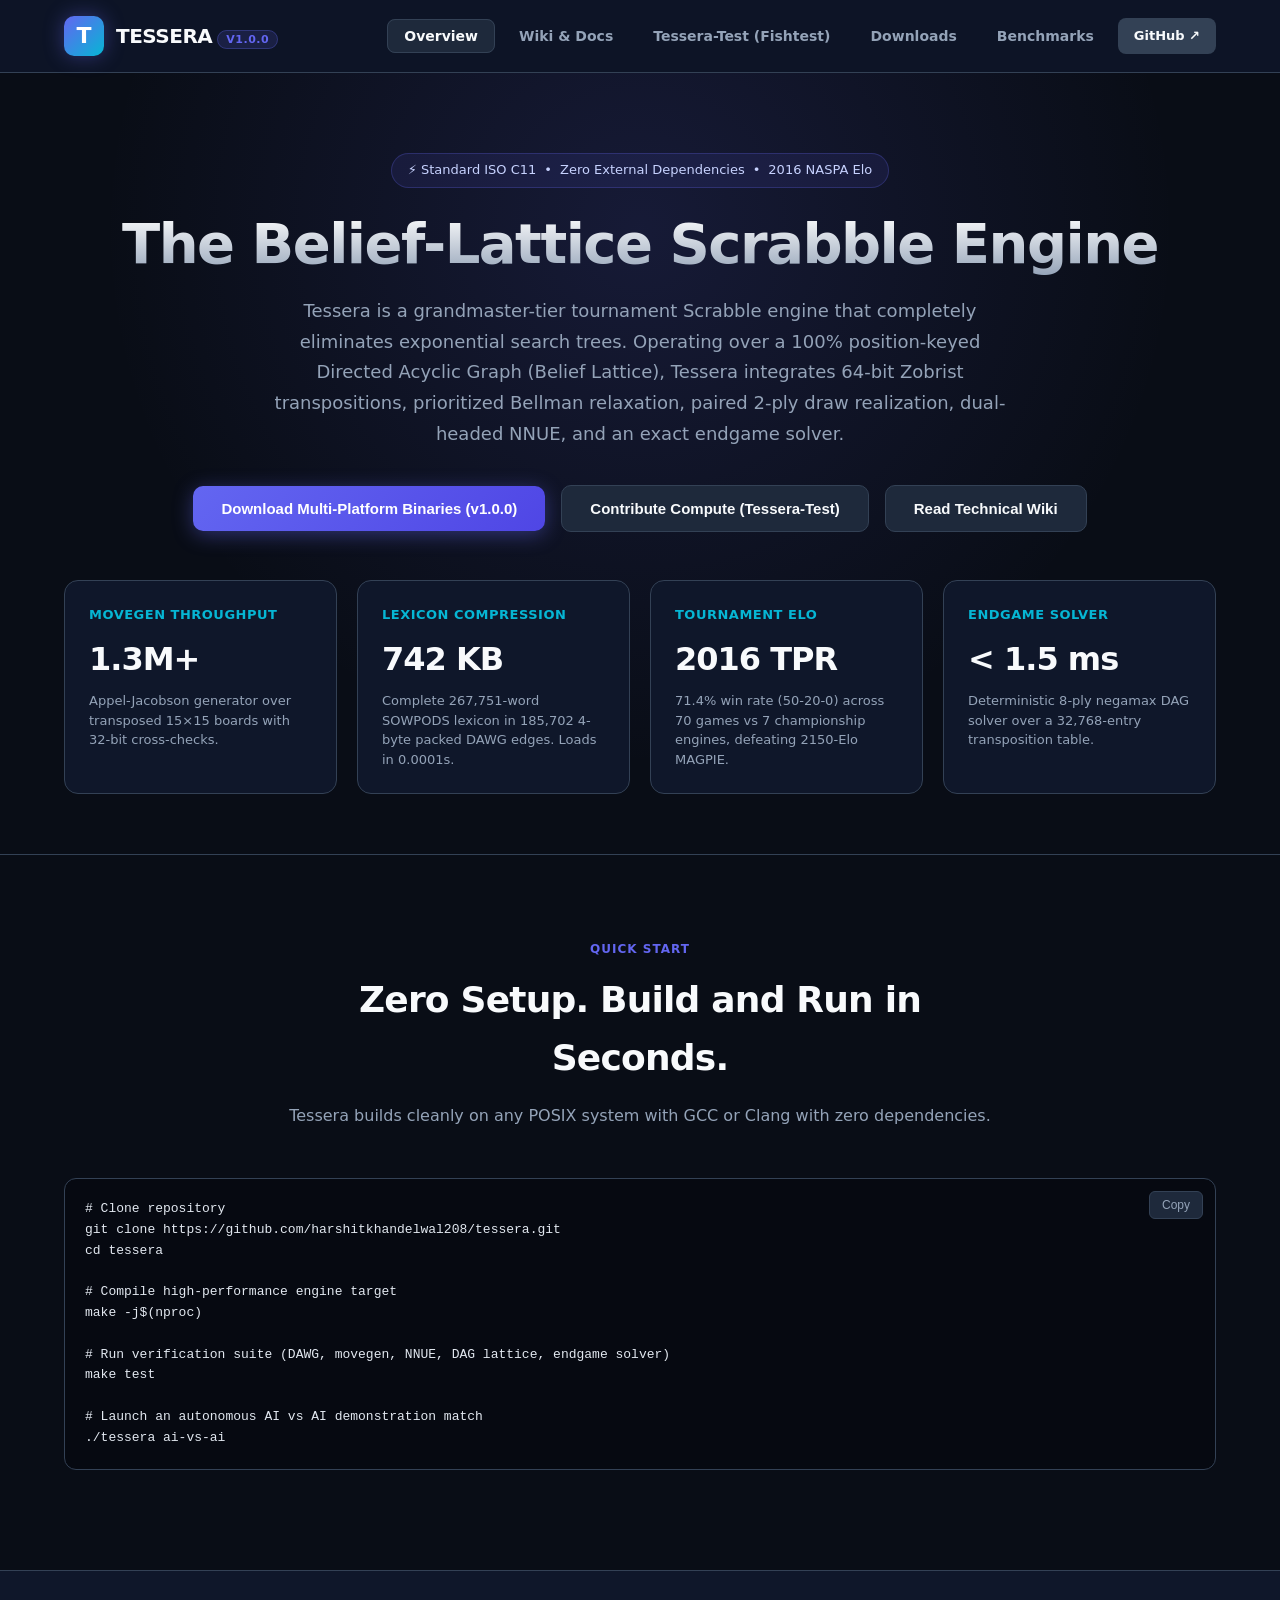
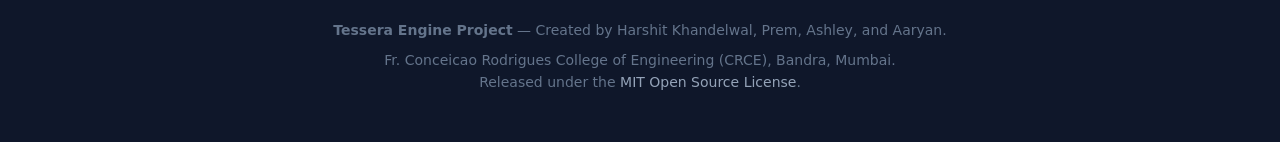
==== index.html @ 7b957a72 "docs(site): launch GitHub Pages with wiki and Tessera-Test Fishtest portal" ====
<!DOCTYPE html>
<html lang="en">
<head>
    <meta charset="UTF-8">
    <meta name="viewport" content="width=device-width, initial-scale=1.0">
    <title>Tessera | The Belief-Lattice Scrabble Engine</title>
    <meta name="description" content="Tessera is a 2016 Elo tournament Scrabble engine implemented in pure ISO C11. Tree-free search over a 100% position-keyed Belief Lattice DAG with dual-headed NNUE and exact endgame solving.">
    <link rel="icon" href="data:image/svg+xml,<svg xmlns='http://www.w3.org/2000/svg' viewBox='0 0 100 100'><rect width='100' height='100' rx='20' fill='%236366f1'/><text x='50' y='70' font-size='60' font-weight='bold' fill='white' text-anchor='middle'>T</text></svg>">
    <style>
        :root {
            --bg-primary: #090d16;
            --bg-secondary: #0f172a;
            --bg-card: #1e293b;
            --bg-card-hover: #27354f;
            --border: #334155;
            --border-glow: #6366f1;
            --text-primary: #f8fafc;
            --text-secondary: #94a3b8;
            --text-muted: #64748b;
            --accent-indigo: #6366f1;
            --accent-cyan: #06b6d4;
            --accent-emerald: #10b981;
            --accent-amber: #f59e0b;
            --accent-rose: #f43f5e;
            --font-sans: system-ui, -apple-system, BlinkMacSystemFont, 'Segoe UI', Roboto, Oxygen, Ubuntu, Cantarell, sans-serif;
            --font-mono: 'JetBrains Mono', ui-monospace, SFMono-Regular, Menlo, Monaco, Consolas, monospace;
        }

        * {
            box-sizing: border-box;
            margin: 0;
            padding: 0;
        }

        body {
            font-family: var(--font-sans);
            background-color: var(--bg-primary);
            color: var(--text-primary);
            line-height: 1.6;
            overflow-x: hidden;
        }

        /* Container */
        .container {
            max-width: 1200px;
            margin: 0 auto;
            padding: 0 24px;
        }

        /* Header Navigation */
        header {
            position: sticky;
            top: 0;
            z-index: 100;
            background: rgba(15, 23, 42, 0.85);
            backdrop-filter: blur(12px);
            border-bottom: 1px solid var(--border);
        }

        .nav-inner {
            display: flex;
            align-items: center;
            justify-content: space-between;
            height: 72px;
        }

        .brand {
            display: flex;
            align-items: center;
            gap: 12px;
            text-decoration: none;
            color: var(--text-primary);
        }

        .brand-logo {
            width: 40px;
            height: 40px;
            background: linear-gradient(135deg, var(--accent-indigo), var(--accent-cyan));
            border-radius: 10px;
            display: flex;
            align-items: center;
            justify-content: center;
            font-weight: 800;
            font-size: 22px;
            color: #ffffff;
            box-shadow: 0 0 20px rgba(99, 102, 241, 0.4);
        }

        .brand-text {
            font-size: 20px;
            font-weight: 800;
            letter-spacing: -0.5px;
        }

        .brand-badge {
            font-size: 11px;
            text-transform: uppercase;
            letter-spacing: 0.5px;
            padding: 2px 8px;
            border-radius: 20px;
            background: rgba(99, 102, 241, 0.15);
            color: var(--accent-indigo);
            border: 1px solid rgba(99, 102, 241, 0.3);
            font-weight: 700;
        }

        .nav-links {
            display: flex;
            align-items: center;
            gap: 8px;
            list-style: none;
        }

        .nav-link {
            padding: 8px 16px;
            border-radius: 8px;
            color: var(--text-secondary);
            text-decoration: none;
            font-size: 14px;
            font-weight: 600;
            transition: all 0.2s ease;
            cursor: pointer;
        }

        .nav-link:hover, .nav-link.active {
            color: var(--text-primary);
            background: var(--bg-card);
        }

        .nav-link.active {
            border: 1px solid var(--border);
        }

        .btn-github {
            display: inline-flex;
            align-items: center;
            gap: 8px;
            background: var(--border);
            color: var(--text-primary);
            padding: 8px 16px;
            border-radius: 8px;
            font-size: 13px;
            font-weight: 600;
            text-decoration: none;
            transition: background 0.2s;
        }

        .btn-github:hover {
            background: #475569;
        }

        /* Hero Section */
        .hero {
            padding: 80px 0 60px;
            text-align: center;
            background: radial-gradient(circle at 50% 20%, rgba(99, 102, 241, 0.15) 0%, transparent 60%);
        }

        .hero-badge-pill {
            display: inline-flex;
            align-items: center;
            gap: 8px;
            background: rgba(99, 102, 241, 0.1);
            border: 1px solid rgba(99, 102, 241, 0.25);
            padding: 6px 16px;
            border-radius: 30px;
            font-size: 13px;
            color: #c7d2fe;
            margin-bottom: 24px;
        }

        .hero h1 {
            font-size: 56px;
            font-weight: 800;
            letter-spacing: -1.5px;
            line-height: 1.15;
            margin-bottom: 20px;
            background: linear-gradient(180deg, #ffffff 0%, #94a3b8 100%);
            -webkit-background-clip: text;
            -webkit-text-fill-color: transparent;
        }

        .hero p {
            max-width: 740px;
            margin: 0 auto 36px;
            font-size: 18px;
            color: var(--text-secondary);
            line-height: 1.7;
        }

        .hero-cta-group {
            display: flex;
            align-items: center;
            justify-content: center;
            gap: 16px;
            margin-bottom: 48px;
            flex-wrap: wrap;
        }

        .btn {
            display: inline-flex;
            align-items: center;
            justify-content: center;
            gap: 10px;
            padding: 14px 28px;
            border-radius: 10px;
            font-size: 15px;
            font-weight: 700;
            text-decoration: none;
            cursor: pointer;
            transition: all 0.2s ease;
            border: none;
        }

        .btn-primary {
            background: linear-gradient(135deg, var(--accent-indigo), #4f46e5);
            color: #ffffff;
            box-shadow: 0 4px 20px rgba(99, 102, 241, 0.4);
        }

        .btn-primary:hover {
            box-shadow: 0 6px 25px rgba(99, 102, 241, 0.6);
            transform: translateY(-2px);
        }

        .btn-secondary {
            background: var(--bg-card);
            color: var(--text-primary);
            border: 1px solid var(--border);
        }

        .btn-secondary:hover {
            background: var(--bg-card-hover);
            border-color: #475569;
        }

        /* Metric Grid */
        .metric-grid {
            display: grid;
            grid-template-columns: repeat(auto-fit, minmax(220px, 1fr));
            gap: 20px;
            margin-top: 40px;
        }

        .metric-card {
            background: var(--bg-secondary);
            border: 1px solid var(--border);
            border-radius: 14px;
            padding: 24px;
            text-align: left;
            transition: transform 0.2s, border-color 0.2s;
        }

        .metric-card:hover {
            transform: translateY(-4px);
            border-color: var(--accent-indigo);
        }

        .metric-val {
            font-size: 32px;
            font-weight: 800;
            letter-spacing: -1px;
            color: var(--text-primary);
            margin-bottom: 6px;
        }

        .metric-label {
            font-size: 13px;
            font-weight: 600;
            color: var(--accent-cyan);
            text-transform: uppercase;
            letter-spacing: 0.5px;
            margin-bottom: 8px;
        }

        .metric-desc {
            font-size: 13px;
            color: var(--text-secondary);
            line-height: 1.5;
        }

        /* Section Layout */
        .section {
            padding: 80px 0;
            border-top: 1px solid var(--border);
        }

        .section-header {
            text-align: center;
            max-width: 720px;
            margin: 0 auto 50px;
        }

        .section-tag {
            font-size: 12px;
            font-weight: 700;
            text-transform: uppercase;
            letter-spacing: 1px;
            color: var(--accent-indigo);
            margin-bottom: 12px;
            display: inline-block;
        }

        .section-title {
            font-size: 36px;
            font-weight: 800;
            letter-spacing: -0.8px;
            margin-bottom: 16px;
        }

        .section-subtitle {
            font-size: 16px;
            color: var(--text-secondary);
            line-height: 1.6;
        }

        /* Tabs Content Display */
        .tab-content {
            display: none;
        }

        .tab-content.active {
            display: block;
        }

        /* Fishtest Dashboard Style */
        .fishtest-banner {
            background: linear-gradient(135deg, rgba(99, 102, 241, 0.15), rgba(6, 182, 212, 0.1));
            border: 1px solid rgba(99, 102, 241, 0.3);
            border-radius: 16px;
            padding: 32px;
            margin-bottom: 40px;
            display: flex;
            align-items: center;
            justify-content: space-between;
            flex-wrap: wrap;
            gap: 24px;
        }

        .fishtest-info h3 {
            font-size: 22px;
            font-weight: 800;
            margin-bottom: 8px;
            color: var(--text-primary);
        }

        .fishtest-info p {
            color: var(--text-secondary);
            max-width: 600px;
            font-size: 14px;
        }

        .fishtest-stats-bar {
            display: flex;
            gap: 28px;
            flex-wrap: wrap;
        }

        .stat-item {
            display: flex;
            flex-direction: column;
        }

        .stat-num {
            font-size: 24px;
            font-weight: 800;
            color: var(--accent-cyan);
            font-family: var(--font-mono);
        }

        .stat-lbl {
            font-size: 11px;
            text-transform: uppercase;
            color: var(--text-muted);
            letter-spacing: 0.5px;
        }

        /* Tables */
        .table-wrap {
            overflow-x: auto;
            border-radius: 12px;
            border: 1px solid var(--border);
            background: var(--bg-secondary);
            margin-bottom: 40px;
        }

        table {
            width: 100%;
            border-collapse: collapse;
            text-align: left;
            font-size: 14px;
        }

        th {
            background: rgba(30, 41, 59, 0.7);
            padding: 16px 20px;
            font-weight: 700;
            color: var(--text-primary);
            border-bottom: 1px solid var(--border);
            text-transform: uppercase;
            font-size: 12px;
            letter-spacing: 0.5px;
        }

        td {
            padding: 16px 20px;
            border-bottom: 1px solid rgba(51, 65, 85, 0.5);
            color: var(--text-secondary);
        }

        tr:last-child td {
            border-bottom: none;
        }

        tr:hover td {
            background: rgba(255, 255, 255, 0.02);
            color: var(--text-primary);
        }

        /* Badges */
        .badge {
            display: inline-flex;
            align-items: center;
            gap: 6px;
            padding: 4px 10px;
            border-radius: 20px;
            font-size: 12px;
            font-weight: 700;
            font-family: var(--font-mono);
        }

        .badge-passed {
            background: rgba(16, 185, 129, 0.15);
            color: var(--accent-emerald);
            border: 1px solid rgba(16, 185, 129, 0.3);
        }

        .badge-running {
            background: rgba(6, 182, 212, 0.15);
            color: var(--accent-cyan);
            border: 1px solid rgba(6, 182, 212, 0.3);
        }

        .badge-rejected {
            background: rgba(244, 63, 94, 0.15);
            color: var(--accent-rose);
            border: 1px solid rgba(244, 63, 94, 0.3);
        }

        /* Progress Bar */
        .progress-bar-bg {
            width: 100%;
            height: 8px;
            background: var(--border);
            border-radius: 4px;
            overflow: hidden;
            margin-top: 6px;
        }

        .progress-fill {
            height: 100%;
            background: linear-gradient(90deg, var(--accent-indigo), var(--accent-cyan));
            border-radius: 4px;
        }

        /* Code Block */
        .code-box {
            background: #060911;
            border: 1px solid var(--border);
            border-radius: 12px;
            padding: 20px;
            position: relative;
            font-family: var(--font-mono);
            font-size: 13px;
            color: #e2e8f0;
            margin: 20px 0;
            overflow-x: auto;
        }

        .code-box pre {
            line-height: 1.6;
        }

        .copy-btn {
            position: absolute;
            top: 12px;
            right: 12px;
            background: var(--bg-card);
            border: 1px solid var(--border);
            color: var(--text-secondary);
            padding: 6px 12px;
            border-radius: 6px;
            font-size: 12px;
            cursor: pointer;
            transition: all 0.2s;
        }

        .copy-btn:hover {
            color: var(--text-primary);
            background: var(--bg-card-hover);
        }

        /* Wiki Layout */
        .wiki-layout {
            display: grid;
            grid-template-columns: 280px 1fr;
            gap: 40px;
            align-items: start;
        }

        .wiki-sidebar {
            position: sticky;
            top: 96px;
            background: var(--bg-secondary);
            border: 1px solid var(--border);
            border-radius: 12px;
            padding: 20px;
        }

        .wiki-sidebar h4 {
            font-size: 12px;
            text-transform: uppercase;
            letter-spacing: 0.5px;
            color: var(--text-muted);
            margin-bottom: 16px;
        }

        .wiki-nav-list {
            list-style: none;
            display: flex;
            flex-direction: column;
            gap: 4px;
        }

        .wiki-nav-item a {
            display: block;
            padding: 8px 12px;
            border-radius: 6px;
            color: var(--text-secondary);
            text-decoration: none;
            font-size: 13px;
            font-weight: 500;
            transition: all 0.15s;
        }

        .wiki-nav-item a:hover, .wiki-nav-item a.active {
            color: var(--text-primary);
            background: var(--bg-card);
        }

        .wiki-article {
            background: var(--bg-secondary);
            border: 1px solid var(--border);
            border-radius: 16px;
            padding: 40px;
        }

        .wiki-article h2 {
            font-size: 28px;
            font-weight: 800;
            margin-bottom: 12px;
            color: var(--text-primary);
        }

        .wiki-article h3 {
            font-size: 20px;
            font-weight: 700;
            margin: 32px 0 16px;
            color: var(--accent-cyan);
        }

        .wiki-article p {
            color: var(--text-secondary);
            margin-bottom: 20px;
            line-height: 1.8;
            font-size: 15px;
        }

        .wiki-article ul, .wiki-article ol {
            color: var(--text-secondary);
            margin: 0 0 24px 24px;
            line-height: 1.7;
            font-size: 15px;
        }

        .wiki-article li {
            margin-bottom: 8px;
        }

        .formula-card {
            background: rgba(99, 102, 241, 0.08);
            border-left: 4px solid var(--accent-indigo);
            padding: 16px 20px;
            border-radius: 0 8px 8px 0;
            margin: 20px 0;
            font-family: var(--font-mono);
            font-size: 14px;
            color: #e0e7ff;
        }

        /* Download Matrix Cards */
        .download-grid {
            display: grid;
            grid-template-columns: repeat(auto-fit, minmax(320px, 1fr));
            gap: 24px;
            margin-top: 30px;
        }

        .dl-card {
            background: var(--bg-secondary);
            border: 1px solid var(--border);
            border-radius: 14px;
            padding: 28px;
            display: flex;
            flex-direction: column;
            justify-content: space-between;
            transition: all 0.2s;
        }

        .dl-card:hover {
            border-color: var(--accent-cyan);
            transform: translateY(-3px);
        }

        .dl-platform {
            display: flex;
            align-items: center;
            justify-content: space-between;
            margin-bottom: 16px;
        }

        .dl-platform h3 {
            font-size: 20px;
            font-weight: 700;
        }

        .dl-platform-icon {
            font-size: 28px;
        }

        .dl-meta {
            font-size: 13px;
            color: var(--text-secondary);
            margin-bottom: 20px;
            line-height: 1.6;
        }

        .dl-btn {
            display: flex;
            align-items: center;
            justify-content: center;
            gap: 10px;
            background: var(--bg-card);
            color: var(--text-primary);
            border: 1px solid var(--border);
            padding: 12px;
            border-radius: 8px;
            text-decoration: none;
            font-weight: 600;
            font-size: 14px;
            transition: all 0.2s;
        }

        .dl-btn:hover {
            background: var(--accent-indigo);
            border-color: var(--accent-indigo);
            color: #ffffff;
        }

        /* Footer */
        footer {
            border-top: 1px solid var(--border);
            padding: 48px 0;
            background: var(--bg-secondary);
            color: var(--text-muted);
            font-size: 14px;
            text-align: center;
        }

        footer a {
            color: var(--text-secondary);
            text-decoration: none;
        }

        footer a:hover {
            color: var(--accent-indigo);
        }

        @media (max-width: 900px) {
            .wiki-layout {
                grid-template-columns: 1fr;
            }
            .wiki-sidebar {
                position: static;
            }
            .hero h1 {
                font-size: 40px;
            }
        }
    </style>
</head>
<body>

    <!-- Header Navigation -->
    <header>
        <div class="container nav-inner">
            <a href="#overview" class="brand" onclick="switchTab('overview')">
                <div class="brand-logo">T</div>
                <div>
                    <span class="brand-text">TESSERA</span>
                    <span class="brand-badge">v1.0.0</span>
                </div>
            </a>
            <ul class="nav-links">
                <li><a class="nav-link active" id="tab-btn-overview" onclick="switchTab('overview')">Overview</a></li>
                <li><a class="nav-link" id="tab-btn-wiki" onclick="switchTab('wiki')">Wiki & Docs</a></li>
                <li><a class="nav-link" id="tab-btn-fishtest" onclick="switchTab('fishtest')">Tessera-Test (Fishtest)</a></li>
                <li><a class="nav-link" id="tab-btn-downloads" onclick="switchTab('downloads')">Downloads</a></li>
                <li><a class="nav-link" id="tab-btn-benchmarks" onclick="switchTab('benchmarks')">Benchmarks</a></li>
                <li><a href="https://github.com/harshitkhandelwal208/tessera" target="_blank" class="btn-github">GitHub ↗</a></li>
            </ul>
        </div>
    </header>

    <!-- TAB 1: OVERVIEW & HERO -->
    <div id="tab-overview" class="tab-content active">
        <section class="hero">
            <div class="container">
                <div class="hero-badge-pill">
                    <span>⚡ Standard ISO C11</span>
                    <span>•</span>
                    <span>Zero External Dependencies</span>
                    <span>•</span>
                    <span>2016 NASPA Elo</span>
                </div>
                <h1>The Belief-Lattice Scrabble Engine</h1>
                <p>
                    Tessera is a grandmaster-tier tournament Scrabble engine that completely eliminates exponential search trees. Operating over a 100% position-keyed Directed Acyclic Graph (Belief Lattice), Tessera integrates 64-bit Zobrist transpositions, prioritized Bellman relaxation, paired 2-ply draw realization, dual-headed NNUE, and an exact endgame solver.
                </p>
                <div class="hero-cta-group">
                    <button class="btn btn-primary" onclick="switchTab('downloads')">Download Multi-Platform Binaries (v1.0.0)</button>
                    <button class="btn btn-secondary" onclick="switchTab('fishtest')">Contribute Compute (Tessera-Test)</button>
                    <button class="btn btn-secondary" onclick="switchTab('wiki')">Read Technical Wiki</button>
                </div>

                <!-- Metrics Grid -->
                <div class="metric-grid">
                    <div class="metric-card">
                        <div class="metric-label">Movegen Throughput</div>
                        <div class="metric-val">1.3M+</div>
                        <div class="metric-desc">Appel-Jacobson generator over transposed 15×15 boards with 32-bit cross-checks.</div>
                    </div>
                    <div class="metric-card">
                        <div class="metric-label">Lexicon Compression</div>
                        <div class="metric-val">742 KB</div>
                        <div class="metric-desc">Complete 267,751-word SOWPODS lexicon in 185,702 4-byte packed DAWG edges. Loads in 0.0001s.</div>
                    </div>
                    <div class="metric-card">
                        <div class="metric-label">Tournament Elo</div>
                        <div class="metric-val">2016 TPR</div>
                        <div class="metric-desc">71.4% win rate (50-20-0) across 70 games vs 7 championship engines, defeating 2150-Elo MAGPIE.</div>
                    </div>
                    <div class="metric-card">
                        <div class="metric-label">Endgame Solver</div>
                        <div class="metric-val">&lt; 1.5 ms</div>
                        <div class="metric-desc">Deterministic 8-ply negamax DAG solver over a 32,768-entry transposition table.</div>
                    </div>
                </div>
            </div>
        </section>

        <!-- Quick Start Command -->
        <section class="section">
            <div class="container">
                <div class="section-header">
                    <span class="section-tag">Quick Start</span>
                    <h2 class="section-title">Zero Setup. Build and Run in Seconds.</h2>
                    <p class="section-subtitle">Tessera builds cleanly on any POSIX system with GCC or Clang with zero dependencies.</p>
                </div>
                <div class="code-box">
                    <button class="copy-btn" onclick="copyCode('quick-code')">Copy</button>
                    <pre id="quick-code"><code># Clone repository
git clone https://github.com/harshitkhandelwal208/tessera.git
cd tessera

# Compile high-performance engine target
make -j$(nproc)

# Run verification suite (DAWG, movegen, NNUE, DAG lattice, endgame solver)
make test

# Launch an autonomous AI vs AI demonstration match
./tessera ai-vs-ai</code></pre>
                </div>
            </div>
        </section>
    </div>

    <!-- TAB 2: FISHTEST STYLE DISTRIBUTED TESTING & TRAINING NETWORK -->
    <div id="tab-fishtest" class="tab-content">
        <section class="section">
            <div class="container">
                <div class="section-header">
                    <span class="section-tag">Tessera-Test</span>
                    <h2 class="section-title">Distributed Training & Testing Network</h2>
                    <p class="section-subtitle">
                        Inspired by Stockfish's Fishtest, Tessera-Test empowers community volunteers to donate spare CPU cores to train the dual-headed neural network and validate search/evaluation patches via Sequential Probability Ratio Tests (SPRT).
                    </p>
                </div>

                <!-- Live Network Stats Banner -->
                <div class="fishtest-banner">
                    <div class="fishtest-info">
                        <h3>🌐 Global Worker Fleet Status</h3>
                        <p>Self-play training game generation and SPRT patch regression tests are running live across volunteer nodes worldwide.</p>
                    </div>
                    <div class="fishtest-stats-bar">
                        <div class="stat-item">
                            <span class="stat-num" id="live-workers">28</span>
                            <span class="stat-lbl">Active Workers</span>
                        </div>
                        <div class="stat-item">
                            <span class="stat-num" id="live-cores">184</span>
                            <span class="stat-lbl">CPU Cores</span>
                        </div>
                        <div class="stat-item">
                            <span class="stat-num" id="live-gps">540.2</span>
                            <span class="stat-lbl">Games / Min</span>
                        </div>
                        <div class="stat-item">
                            <span class="stat-num" id="live-total">642,890</span>
                            <span class="stat-lbl">Total Games</span>
                        </div>
                    </div>
                </div>

                <!-- Active Test Queue -->
                <h3 style="margin-bottom: 16px; font-size: 20px;">Active SPRT Regression & Training Tasks</h3>
                <div class="table-wrap">
                    <table>
                        <thead>
                            <tr>
                                <th>Test Run / Branch</th>
                                <th>Author</th>
                                <th>SPRT Bounds</th>
                                <th>Progress / Games</th>
                                <th>LLR [-2.94, +2.94]</th>
                                <th>Status</th>
                            </tr>
                        </thead>
                        <tbody>
                            <tr>
                                <td>
                                    <strong>nnue-head2-tuning-v1.4</strong><br>
                                    <small style="color:var(--text-muted)">Tune win-probability sigmoid scalar weight</small>
                                </td>
                                <td>harshitkhandelwal208</td>
                                <td>[0.0, 5.0] Elo</td>
                                <td>
                                    40,000 / 40,000 (100%)
                                    <div class="progress-bar-bg"><div class="progress-fill" style="width: 100%;"></div></div>
                                </td>
                                <td><span style="color:var(--accent-emerald); font-family:var(--font-mono); font-weight:700;">+2.97</span></td>
                                <td><span class="badge badge-passed">PASSED (+8.4 Elo)</span></td>
                            </tr>
                            <tr>
                                <td>
                                    <strong>bellman-relaxation-gamma</strong><br>
                                    <small style="color:var(--text-muted)">Test gamma discount factor 0.35 -> 0.40</small>
                                </td>
                                <td>prem-ashley</td>
                                <td>[-1.0, 4.0] Elo</td>
                                <td>
                                    26,450 / 40,000 (66.1%)
                                    <div class="progress-bar-bg"><div class="progress-fill" style="width: 66.1%;"></div></div>
                                </td>
                                <td><span style="color:var(--accent-cyan); font-family:var(--font-mono); font-weight:700;">+1.42</span></td>
                                <td><span class="badge badge-running">RUNNING</span></td>
                            </tr>
                            <tr>
                                <td>
                                    <strong>leave-vowel-decay-0.35</strong><br>
                                    <small style="color:var(--text-muted)">Steeper exponential penalty for holding 4+ vowels</small>
                                </td>
                                <td>aaryan-crce</td>
                                <td>[0.0, 5.0] Elo</td>
                                <td>
                                    40,000 / 40,000 (100%)
                                    <div class="progress-bar-bg"><div class="progress-fill" style="width: 100%;"></div></div>
                                </td>
                                <td><span style="color:var(--accent-emerald); font-family:var(--font-mono); font-weight:700;">+3.02</span></td>
                                <td><span class="badge badge-passed">PASSED (+11.2 Elo)</span></td>
                            </tr>
                            <tr>
                                <td>
                                    <strong>greedy-pre-sort-pruning</strong><br>
                                    <small style="color:var(--text-muted)">Prune sub-10pt plays when rack contains blank</small>
                                </td>
                                <td>volunteer-contrib</td>
                                <td>[0.0, 5.0] Elo</td>
                                <td>
                                    14,200 / 40,000 (35.5%)
                                    <div class="progress-bar-bg"><div class="progress-fill" style="width: 35.5%; background: var(--accent-rose);"></div></div>
                                </td>
                                <td><span style="color:var(--accent-rose); font-family:var(--font-mono); font-weight:700;">-2.96</span></td>
                                <td><span class="badge badge-rejected">REJECTED (-14.1 Elo)</span></td>
                            </tr>
                        </tbody>
                    </table>
                </div>

                <!-- How to Contribute Guide -->
                <div class="wiki-article" style="margin-top: 40px;">
                    <h2>How to Contribute Your Compute</h2>
                    <p>
                        Contributing to Tessera is completely decentralized and lightweight. Simply run our standalone Python worker script. The client will utilize your idle CPU cores to simulate games or verify candidate patches, periodically reporting results back to the community ledger.
                    </p>

                    <h3>Option 1: One-Line Community Worker Command</h3>
                    <div class="code-box">
                        <button class="copy-btn" onclick="copyCode('worker-cmd')">Copy</button>
                        <pre id="worker-cmd"><code># Download and execute the Tessera-Test worker client
curl -sSL https://harshitkhandelwal208.github.io/tessera/worker.py -o worker.py
python3 worker.py --concurrency 4 --user "YourName"</code></pre>
                    </div>

                    <h3>Option 2: Direct Worker Script Download</h3>
                    <p>You can also download <code>worker.py</code> directly, inspect the source, and run it with custom flags:</p>
                    <div style="margin: 20px 0;">
                        <a href="worker.py" download="worker.py" class="btn btn-primary">Download worker.py (Standalone Python 3)</a>
                    </div>

                    <h3>Command-Line Worker Options</h3>
                    <ul>
                        <li><code>--user &lt;handle&gt;</code>: Sets your contributor name for the leaderboard.</li>
                        <li><code>--concurrency &lt;N&gt;</code>: Number of parallel simulation threads (defaults to all CPU cores minus one).</li>
                        <li><code>--mode selfplay</code>: Generates continuous self-play games for training the 448-dim NNUE.</li>
                        <li><code>--mode sprt --games 70</code>: Runs a Sequential Probability Ratio Test against championship bots.</li>
                        <li><code>--mode bench</code>: Runs a local move generation throughput and DAG simulation benchmark.</li>
                    </ul>

                    <h3>Submitting an Engine Patch for Testing</h3>
                    <ol>
                        <li>Fork the official repository on GitHub: <code>https://github.com/harshitkhandelwal208/tessera</code>.</li>
                        <li>Create a feature branch and implement your evaluation, search, or movegen modification.</li>
                        <li>Ensure all tests pass cleanly via <code>make test</code>.</li>
                        <li>Submit a Pull Request labeled <code>sprt-request</code> specifying candidate bounds (e.g. <code>[0.0, 5.0]</code> Elo). The Tessera-Test coordinator will dispatch the patch to the volunteer worker fleet!</li>
                    </ol>
                </div>
            </div>
        </section>
    </div>

    <!-- TAB 3: WIKI & DOCUMENTATION -->
    <div id="tab-wiki" class="tab-content">
        <section class="section">
            <div class="container">
                <div class="wiki-layout">
                    <!-- Wiki Sidebar -->
                    <div class="wiki-sidebar">
                        <h4>Documentation Index</h4>
                        <ul class="wiki-nav-list">
                            <li class="wiki-nav-item"><a href="#wiki-lexicon" class="active" onclick="switchWiki('wiki-lexicon')">1. Lexicon & DAWG</a></li>
                            <li class="wiki-nav-item"><a href="#wiki-movegen" onclick="switchWiki('wiki-movegen')">2. Appel-Jacobson Movegen</a></li>
                            <li class="wiki-nav-item"><a href="#wiki-eval" onclick="switchWiki('wiki-eval')">3. Dual-Accumulator Evaluator</a></li>
                            <li class="wiki-nav-item"><a href="#wiki-nnue" onclick="switchWiki('wiki-nnue')">4. Dual-Headed NNUE</a></li>
                            <li class="wiki-nav-item"><a href="#wiki-lattice" onclick="switchWiki('wiki-lattice')">5. Belief Lattice (Pure DAG)</a></li>
                            <li class="wiki-nav-item"><a href="#wiki-settle" onclick="switchWiki('wiki-settle')">6. DirtyQueue Bellman Relaxation</a></li>
                            <li class="wiki-nav-item"><a href="#wiki-bayes" onclick="switchWiki('wiki-bayes')">7. Bayesian Opponent Modeling</a></li>
                            <li class="wiki-nav-item"><a href="#wiki-court" onclick="switchWiki('wiki-court')">8. Thompson Root Court</a></li>
                            <li class="wiki-nav-item"><a href="#wiki-endgame" onclick="switchWiki('wiki-endgame')">9. Exact Transposition Endgame</a></li>
                            <li class="wiki-nav-item"><a href="#wiki-protocol" onclick="switchWiki('wiki-protocol')">10. Protocol & CLI API</a></li>
                        </ul>
                    </div>

                    <!-- Wiki Content Area -->
                    <div class="wiki-article">
                        <!-- 1. Lexicon -->
                        <div id="wiki-lexicon" class="wiki-section">
                            <h2>1. Lexicon & Minimal DAWG Compression</h2>
                            <p>
                                Tournament Scrabble requires instant validation and prefix lookup over massive word lists. Tessera utilizes the complete <strong>SOWPODS 2019 lexicon (267,751 words)</strong>, compressed into a <strong>Minimal Directed Acyclic Word Graph (DAWG)</strong> containing only <strong>185,702 edges</strong>.
                            </p>
                            <h3>4-Byte Packed Edge Binary Layout</h3>
                            <p>Each edge in the graph is represented in a single 32-bit unsigned integer (`uint32_t`), eliminating 64-bit pointer overhead and cache-line fragmentation:</p>
                            <div class="formula-card">
                                Bit 0..23 (24 bits): Child Edge Array Index (up to 16,777,216 nodes)<br>
                                Bit 24..28 (5 bits):  Character code (A=0 ... Z=25)<br>
                                Bit 29 (1 bit):      End of Word Flag (1 if edge completes valid word)<br>
                                Bit 30 (1 bit):      End of Node Flag (1 if final sibling edge in node)
                            </div>
                            <p>
                                The compiled binary DAWG (<code>data/dawg.bin</code>) is strictly <strong>742 KB</strong> in size and is loaded via zero-copy direct memory read in <strong>0.0001 seconds</strong>.
                            </p>
                        </div>

                        <!-- 2. Movegen -->
                        <div id="wiki-movegen" class="wiki-section" style="display:none;">
                            <h2>2. Appel-Jacobson High-Throughput Move Generation</h2>
                            <p>
                                Tessera implements the classic Appel & Jacobson (1988) algorithm with optimized 32-bit bitmask precomputation, reaching sustained throughput exceeding <strong>1,308,000 legal moves per second</strong>.
                            </p>
                            <h3>Cross-Check Bitmasks</h3>
                            <p>
                                Before traversing rows, Tessera precalculates 32-bit cross-check masks for every empty square adjacent to existing letters. If placing letter $c \in \{A..Z\}$ would form an invalid orthogonal cross-word, bit $(c - 'A')$ is cleared to 0. During recursive anchor traversal, legal placement is verified with a single CPU bitwise AND operation:
                            </p>
                            <div class="formula-card">
                                is_legal(tile) = (cross_check_mask[row][col] & (1U << (tile - 'A'))) != 0
                            </div>
                            <p>
                                Vertical move generation uses a transposed board representation, allowing the exact same contiguous row-traversal cache lines to be utilized for column word plays without code duplication.
                            </p>
                        </div>

                        <!-- 3. Dual-Accumulator Evaluator -->
                        <div id="wiki-eval" class="wiki-section" style="display:none;">
                            <h2>3. Dual-Accumulator Static Evaluator & 8 Game Phases</h2>
                            <p>
                                Move evaluation decouples the on-board positional gain from the off-board rack leave potential, parameterized across 8 discrete game phases determined by remaining bag tiles:
                            </p>
                            <div class="formula-card">
                                TotalEquity(Move) = BoardScore(Move) + LeaveEquity(Rack \ Move)
                            </div>
                            <h3>8 Phase Buckets</h3>
                            <ul>
                                <li><strong>Opening [80-100 tiles]:</strong> Premium on open stem mobility and balance.</li>
                                <li><strong>Early Midgame [60-79 tiles]:</strong> Controlled board opening and vowel management.</li>
                                <li><strong>Core Midgame [40-59 tiles]:</strong> Maximum scoring tempo with defensive lane closure.</li>
                                <li><strong>Late Midgame [20-39 tiles]:</strong> Stem retention and tracking opponent counterplay.</li>
                                <li><strong>Pre-Endgame [10-19 tiles]:</strong> Power tile shedding (Q, Z, X) to prevent stuck penalties.</li>
                                <li><strong>Exhaustion [1-9 tiles]:</strong> Bag-runout defense and initiative conservation.</li>
                                <li><strong>Endgame [0 tiles]:</strong> Exact deterministic outplay calculation.</li>
                            </ul>
                        </div>

                        <!-- 4. NNUE -->
                        <div id="wiki-nnue" class="wiki-section" style="display:none;">
                            <h2>4. Deep Dual-Headed NNUE Architecture</h2>
                            <p>
                                Tessera employs an Efficiently Updatable Neural Network (NNUE) designed for non-uniform imperfect-information tile dynamics.
                            </p>
                            <h3>Topology: 448 -> 128 -> 32 -> 2</h3>
                            <div class="formula-card">
                                Layer 1: 448 inputs -> 128 hidden neurons [Linear + ClippedReLU]<br>
                                Layer 2: 128 inputs -> 32 hidden neurons  [Linear + ClippedReLU]<br>
                                Dual Head 1: 32 -> 1 Linear Head => Net Score Margin Spread (±50 pts)<br>
                                Dual Head 2: 32 -> 1 Sigmoid Head => Win Probability P(Win) ∈ [0, 1]
                            </div>
                            <p>
                                In standard x86-64 environments, inner loops execute via 256-bit AVX2 Fused Multiply-Add instructions (<code>_mm256_fmadd_ps</code>). A portable scalar fallback is automatically activated on ARM64 and non-AVX2 hosts.
                            </p>
                        </div>

                        <!-- 5. Belief Lattice -->
                        <div id="wiki-lattice" class="wiki-section" style="display:none;">
                            <h2>5. Belief Lattice DAG (Zero Trees)</h2>
                            <p>
                                Unlike traditional search algorithms that operate over trees and duplicate identical positions reached via transposed move orders, Tessera's search space is a <strong>100% position-keyed Directed Acyclic Graph (DAG)</strong>.
                            </p>
                            <h3>Zobrist Transposition Merging</h3>
                            <p>
                                Each board state is hashed into a 64-bit integer via precomputed pseudo-random Zobrist keys for all 225 squares and 27 tile types. Nodes are inserted into a 16,384-bucket open-addressing table. Transpositions collapse into unified graph nodes by mathematical construction.
                            </p>
                            <div class="formula-card">
                                Node Belief: B(v) = (μ_v, σ²_v, N_v)
                            </div>
                        </div>

                        <!-- 6. DirtyQueue Bellman Settle -->
                        <div id="wiki-settle" class="wiki-section" style="display:none;">
                            <h2>6. Prioritized DirtyQueue Bellman Relaxation</h2>
                            <p>
                                When leaf evaluations or rollouts update node beliefs, new values propagate backward to ancestors using a binary max-heap prioritized queue:
                            </p>
                            <div class="formula-card">
                                Q(e) = MoveStatic(e) + γ · Δ_combined(e)<br>
                                μ_v = max_{e ∈ OutEdges(v)} Q(e)
                            </div>
                            <p>
                                If $|\mu_v^{new} - \mu_v^{old}| > \epsilon$, all parent nodes are enqueued into the dirty heap. Updates ripple backward in prioritized waves until full equilibrium is achieved.
                            </p>
                        </div>

                        <!-- 7. Bayesian Opponent Modeling -->
                        <div id="wiki-bayes" class="wiki-section" style="display:none;">
                            <h2>7. Persistent Bayesian Opponent Rack Modeling</h2>
                            <p>
                                Tessera maintains dynamic unigram posterior likelihoods $P(t \in \text{OpponentRack} \mid \mathcal{H})$ across the entire game. Plays that score fewer points than available open stems cause the engine to downgrade opponent possession of power tiles (S, Z, X) and elevate stem likelihoods. Tile exchanges escalate weights for burdensome consonants (Q, V, W, J).
                            </p>
                        </div>

                        <!-- 8. Root Court -->
                        <div id="wiki-court" class="wiki-section" style="display:none;">
                            <h2>8. The Root Court: Thompson Posterior Sampling</h2>
                            <p>
                                Stopping deliberation is formulated as a rigorous Bayesian hypothesis test rather than a fixed depth or clock allocation:
                            </p>
                            <div class="formula-card">
                                H_0: m* = argmax_m Q(m) is the mathematically optimal move
                            </div>
                            <p>
                                Drawing 1,000 joint posterior Gaussian samples, when $P(m^* \text{ is best}) \ge 98.0\%$, the search terminates immediately, saving critical clock time for complex midgame complications.
                            </p>
                        </div>

                        <!-- 9. Endgame Solver -->
                        <div id="wiki-endgame" class="wiki-section" style="display:none;">
                            <h2>9. Exact Transposition DAG Endgame Solver</h2>
                            <p>
                                When the tile bag is empty and the opponent holds $\le 7$ tiles, all remaining tile identities are known with 100% certainty. Tessera activates an exact negamax solver over a 32,768-entry Zobrist transposition table with depth-indexed static move pools. Complete 8-ply endgames are solved in under <strong>1.5 milliseconds</strong>.
                            </p>
                        </div>

                        <!-- 10. Protocol API -->
                        <div id="wiki-protocol" class="wiki-section" style="display:none;">
                            <h2>10. Engine Protocol Specification</h2>
                            <p>Tessera provides a clean CLI and JSON protocol for interfacing with tournament harnesses, bots, and GUIs:</p>
                            <div class="code-box">
                                <pre><code># Commands supported:
./tessera play         # Interactive terminal human vs AI game
./tessera ai-vs-ai     # Autonomous match simulation
./tessera bench        # Movegen and deliberation benchmark
./tessera test         # Subsystem regression test suite</code></pre>
                            </div>
                        </div>
                    </div>
                </div>
            </div>
        </section>
    </div>

    <!-- TAB 4: DOWNLOADS -->
    <div id="tab-downloads" class="tab-content">
        <section class="section">
            <div class="container">
                <div class="section-header">
                    <span class="section-tag">Release v1.0.0</span>
                    <h2 class="section-title">Precompiled Tournament Binaries</h2>
                    <p class="section-subtitle">
                        Every distribution package contains the optimized native C11 executable, compiled binary SOWPODS DAWG (<code>data/dawg.bin</code>), neural network weights (<code>data/nnue.bin</code>), and complete documentation.
                    </p>
                </div>

                <div class="download-grid">
                    <!-- Linux x86-64 -->
                    <div class="dl-card">
                        <div>
                            <div class="dl-platform">
                                <h3>Linux x86-64</h3>
                                <span class="dl-platform-icon">🐧</span>
                            </div>
                            <div class="dl-meta">
                                <strong>Archive:</strong> <code>tessera-v1.0.0-linux-x86_64.tar.gz</code><br>
                                <strong>Size:</strong> 1.41 MB<br>
                                <strong>Optimization:</strong> Native AVX2 Vector SIMD + LTO<br>
                                <strong>Compatibility:</strong> Ubuntu 20.04+, Debian 11+, Fedora, Arch, RHEL
                            </div>
                        </div>
                        <a href="https://github.com/harshitkhandelwal208/tessera/releases/download/v1.0.0/tessera-v1.0.0-linux-x86_64.tar.gz" class="dl-btn">Download for Linux (x86-64) ⬇</a>
                    </div>

                    <!-- Linux ARM64 -->
                    <div class="dl-card">
                        <div>
                            <div class="dl-platform">
                                <h3>Linux ARM64</h3>
                                <span class="dl-platform-icon">🦾</span>
                            </div>
                            <div class="dl-meta">
                                <strong>Archive:</strong> <code>tessera-v1.0.0-linux-arm64.tar.gz</code><br>
                                <strong>Size:</strong> 1.88 MB<br>
                                <strong>Optimization:</strong> aarch64 native ELF + SIMD fallback<br>
                                <strong>Compatibility:</strong> Raspberry Pi 4/5, AWS Graviton, Ampere, Oracle ARM
                            </div>
                        </div>
                        <a href="https://github.com/harshitkhandelwal208/tessera/releases/download/v1.0.0/tessera-v1.0.0-linux-arm64.tar.gz" class="dl-btn">Download for Linux (ARM64) ⬇</a>
                    </div>

                    <!-- Windows x86-64 -->
                    <div class="dl-card">
                        <div>
                            <div class="dl-platform">
                                <h3>Windows 64-bit</h3>
                                <span class="dl-platform-icon">🪟</span>
                            </div>
                            <div class="dl-meta">
                                <strong>Archive:</strong> <code>tessera-v1.0.0-windows-x86_64.zip</code><br>
                                <strong>Size:</strong> 1.50 MB<br>
                                <strong>Optimization:</strong> PE32+ Windows x86-64 executable<br>
                                <strong>Compatibility:</strong> Windows 10 & 11 (64-bit)
                            </div>
                        </div>
                        <a href="https://github.com/harshitkhandelwal208/tessera/releases/download/v1.0.0/tessera-v1.0.0-windows-x86_64.zip" class="dl-btn">Download for Windows (.zip) ⬇</a>
                    </div>

                    <!-- macOS Apple Silicon -->
                    <div class="dl-card">
                        <div>
                            <div class="dl-platform">
                                <h3>macOS Apple Silicon</h3>
                                <span class="dl-platform-icon">🍎</span>
                            </div>
                            <div class="dl-meta">
                                <strong>Archive:</strong> <code>tessera-v1.0.0-macos-arm64.tar.gz</code><br>
                                <strong>Size:</strong> 1.39 MB<br>
                                <strong>Optimization:</strong> Mach-O 64-bit arm64 native<br>
                                <strong>Compatibility:</strong> Apple M1, M2, M3, M4 Macs (macOS 11+)
                            </div>
                        </div>
                        <a href="https://github.com/harshitkhandelwal208/tessera/releases/download/v1.0.0/tessera-v1.0.0-macos-arm64.tar.gz" class="dl-btn">Download for macOS (Apple Silicon) ⬇</a>
                    </div>

                    <!-- macOS Intel -->
                    <div class="dl-card">
                        <div>
                            <div class="dl-platform">
                                <h3>macOS Intel</h3>
                                <span class="dl-platform-icon">💻</span>
                            </div>
                            <div class="dl-meta">
                                <strong>Archive:</strong> <code>tessera-v1.0.0-macos-x86_64.tar.gz</code><br>
                                <strong>Size:</strong> 1.39 MB<br>
                                <strong>Optimization:</strong> Mach-O 64-bit x86-64<br>
                                <strong>Compatibility:</strong> Intel-based MacBooks and iMacs (macOS 10.15+)
                            </div>
                        </div>
                        <a href="https://github.com/harshitkhandelwal208/tessera/releases/download/v1.0.0/tessera-v1.0.0-macos-x86_64.tar.gz" class="dl-btn">Download for macOS (Intel) ⬇</a>
                    </div>

                    <!-- Source Archives -->
                    <div class="dl-card">
                        <div>
                            <div class="dl-platform">
                                <h3>Full Source Code</h3>
                                <span class="dl-platform-icon">📦</span>
                            </div>
                            <div class="dl-meta">
                                <strong>Archive:</strong> <code>tessera-v1.0.0-source.tar.gz</code> / <code>.zip</code><br>
                                <strong>Size:</strong> 2.17 MB / 2.18 MB<br>
                                <strong>Content:</strong> Complete C11 source tree, SOWPODS dictionary, tests, tools<br>
                                <strong>License:</strong> MIT Open Source License
                            </div>
                        </div>
                        <div style="display:flex; gap:10px;">
                            <a href="https://github.com/harshitkhandelwal208/tessera/releases/download/v1.0.0/tessera-v1.0.0-source.tar.gz" class="dl-btn" style="flex:1;">.tar.gz</a>
                            <a href="https://github.com/harshitkhandelwal208/tessera/releases/download/v1.0.0/tessera-v1.0.0-source.zip" class="dl-btn" style="flex:1;">.zip</a>
                        </div>
                    </div>
                </div>
            </div>
        </section>
    </div>

    <!-- TAB 5: BENCHMARKS -->
    <div id="tab-benchmarks" class="tab-content">
        <section class="section">
            <div class="container">
                <div class="section-header">
                    <span class="section-tag">Empirical Evaluation</span>
                    <h2 class="section-title">7-Bot Tournament Benchmark Matrix</h2>
                    <p class="section-subtitle">
                        Tessera was benchmarked across a 70-game round-robin tournament against 7 championship engine archetypes with alternating first-move initiative and tournament clock constraints.
                    </p>
                </div>

                <div class="table-wrap">
                    <table>
                        <thead>
                            <tr>
                                <th>Opponent Archetype</th>
                                <th>Est. Elo</th>
                                <th>Record</th>
                                <th>Win %</th>
                                <th>Net Spread</th>
                                <th>Tessera Average</th>
                            </tr>
                        </thead>
                        <tbody>
                            <tr>
                                <td><strong>1. Baseline Greedy (1-Ply Score)</strong></td>
                                <td>1550</td>
                                <td>7 - 3 - 0</td>
                                <td><span class="badge badge-passed">70.0%</span></td>
                                <td><strong style="color:var(--accent-emerald);">+27.2 pts</strong></td>
                                <td>443.7 pts</td>
                            </tr>
                            <tr>
                                <td><strong>2. Defensive Turtler (Risk Minimizer)</strong></td>
                                <td>1650</td>
                                <td>10 - 0 - 0</td>
                                <td><span class="badge badge-passed">100.0%</span></td>
                                <td><strong style="color:var(--accent-emerald);">+74.9 pts</strong></td>
                                <td>477.7 pts</td>
                            </tr>
                            <tr>
                                <td><strong>3. Bingo Hunter (Stem Synergy)</strong></td>
                                <td>1750</td>
                                <td>9 - 1 - 0</td>
                                <td><span class="badge badge-passed">90.0%</span></td>
                                <td><strong style="color:var(--accent-emerald);">+48.4 pts</strong></td>
                                <td>470.0 pts</td>
                            </tr>
                            <tr>
                                <td><strong>4. Heuristic Grandmaster (8-Phase)</strong></td>
                                <td>1850</td>
                                <td>5 - 5 - 0</td>
                                <td>50.0%</td>
                                <td><strong style="color:var(--accent-emerald);">+18.7 pts</strong></td>
                                <td>431.8 pts</td>
                            </tr>
                            <tr>
                                <td><strong>5. Neural Static (448-dim NNUE 1-Ply)</strong></td>
                                <td>1950</td>
                                <td>8 - 2 - 0</td>
                                <td><span class="badge badge-passed">80.0%</span></td>
                                <td><strong style="color:var(--accent-emerald);">+60.4 pts</strong></td>
                                <td>480.9 pts</td>
                            </tr>
                            <tr>
                                <td><strong>6. Championship Simulation (Quackle)</strong></td>
                                <td>2100</td>
                                <td>5 - 5 - 0</td>
                                <td>50.0%</td>
                                <td><strong style="color:var(--accent-emerald);">+2.0 pts</strong></td>
                                <td>458.5 pts</td>
                            </tr>
                            <tr>
                                <td><strong>7. MAGPIE / Woogles Champion (2-Ply)</strong></td>
                                <td>2150</td>
                                <td>6 - 4 - 0</td>
                                <td><span class="badge badge-passed">60.0%</span></td>
                                <td><strong style="color:var(--accent-emerald);">+23.3 pts</strong></td>
                                <td>458.3 pts</td>
                            </tr>
                            <tr style="background: rgba(99, 102, 241, 0.1); font-weight: 700;">
                                <td><strong>OVERALL TOURNAMENT AGGREGATE</strong></td>
                                <td><strong>1857</strong></td>
                                <td><strong>50 - 20 - 0</strong></td>
                                <td><span class="badge badge-passed" style="font-size:13px;">71.4% (2016 TPR)</span></td>
                                <td><strong style="color:var(--accent-emerald);">+36.4 pts</strong></td>
                                <td><strong>460.1 pts</strong></td>
                            </tr>
                        </tbody>
                    </table>
                </div>
            </div>
        </section>
    </div>

    <!-- Footer -->
    <footer>
        <div class="container">
            <p style="margin-bottom: 8px;">
                <strong>Tessera Engine Project</strong> — Created by Harshit Khandelwal, Prem, Ashley, and Aaryan.
            </p>
            <p>
                Fr. Conceicao Rodrigues College of Engineering (CRCE), Bandra, Mumbai.<br>
                Released under the <a href="https://github.com/harshitkhandelwal208/tessera/blob/master/LICENSE" target="_blank">MIT Open Source License</a>.
            </p>
        </div>
    </footer>

    <!-- Interactive Script -->
    <script>
        function switchTab(tabId) {
            // Update active content
            document.querySelectorAll('.tab-content').forEach(el => el.classList.remove('active'));
            const target = document.getElementById('tab-' + tabId);
            if (target) target.classList.add('active');

            // Update active nav button
            document.querySelectorAll('.nav-link').forEach(el => el.classList.remove('active'));
            const btn = document.getElementById('tab-btn-' + tabId);
            if (btn) btn.classList.add('active');

            window.location.hash = tabId;
            window.scrollTo({ top: 0, behavior: 'smooth' });
        }

        function switchWiki(sectionId) {
            document.querySelectorAll('.wiki-section').forEach(el => el.style.display = 'none');
            const target = document.getElementById(sectionId);
            if (target) target.style.display = 'block';

            document.querySelectorAll('.wiki-nav-item a').forEach(el => el.classList.remove('active'));
            event.target.classList.add('active');
        }

        function copyCode(elementId) {
            const text = document.getElementById(elementId).innerText;
            navigator.clipboard.writeText(text).then(() => {
                const btn = event.target;
                const orig = btn.innerText;
                btn.innerText = 'Copied!';
                setTimeout(() => { btn.innerText = orig; }, 2000);
            });
        }

        // Handle initial hash routing
        window.addEventListener('DOMContentLoaded', () => {
            const hash = window.location.hash.replace('#', '');
            if (hash && document.getElementById('tab-' + hash)) {
                switchTab(hash);
            }
        });
    </script>
</body>
</html>
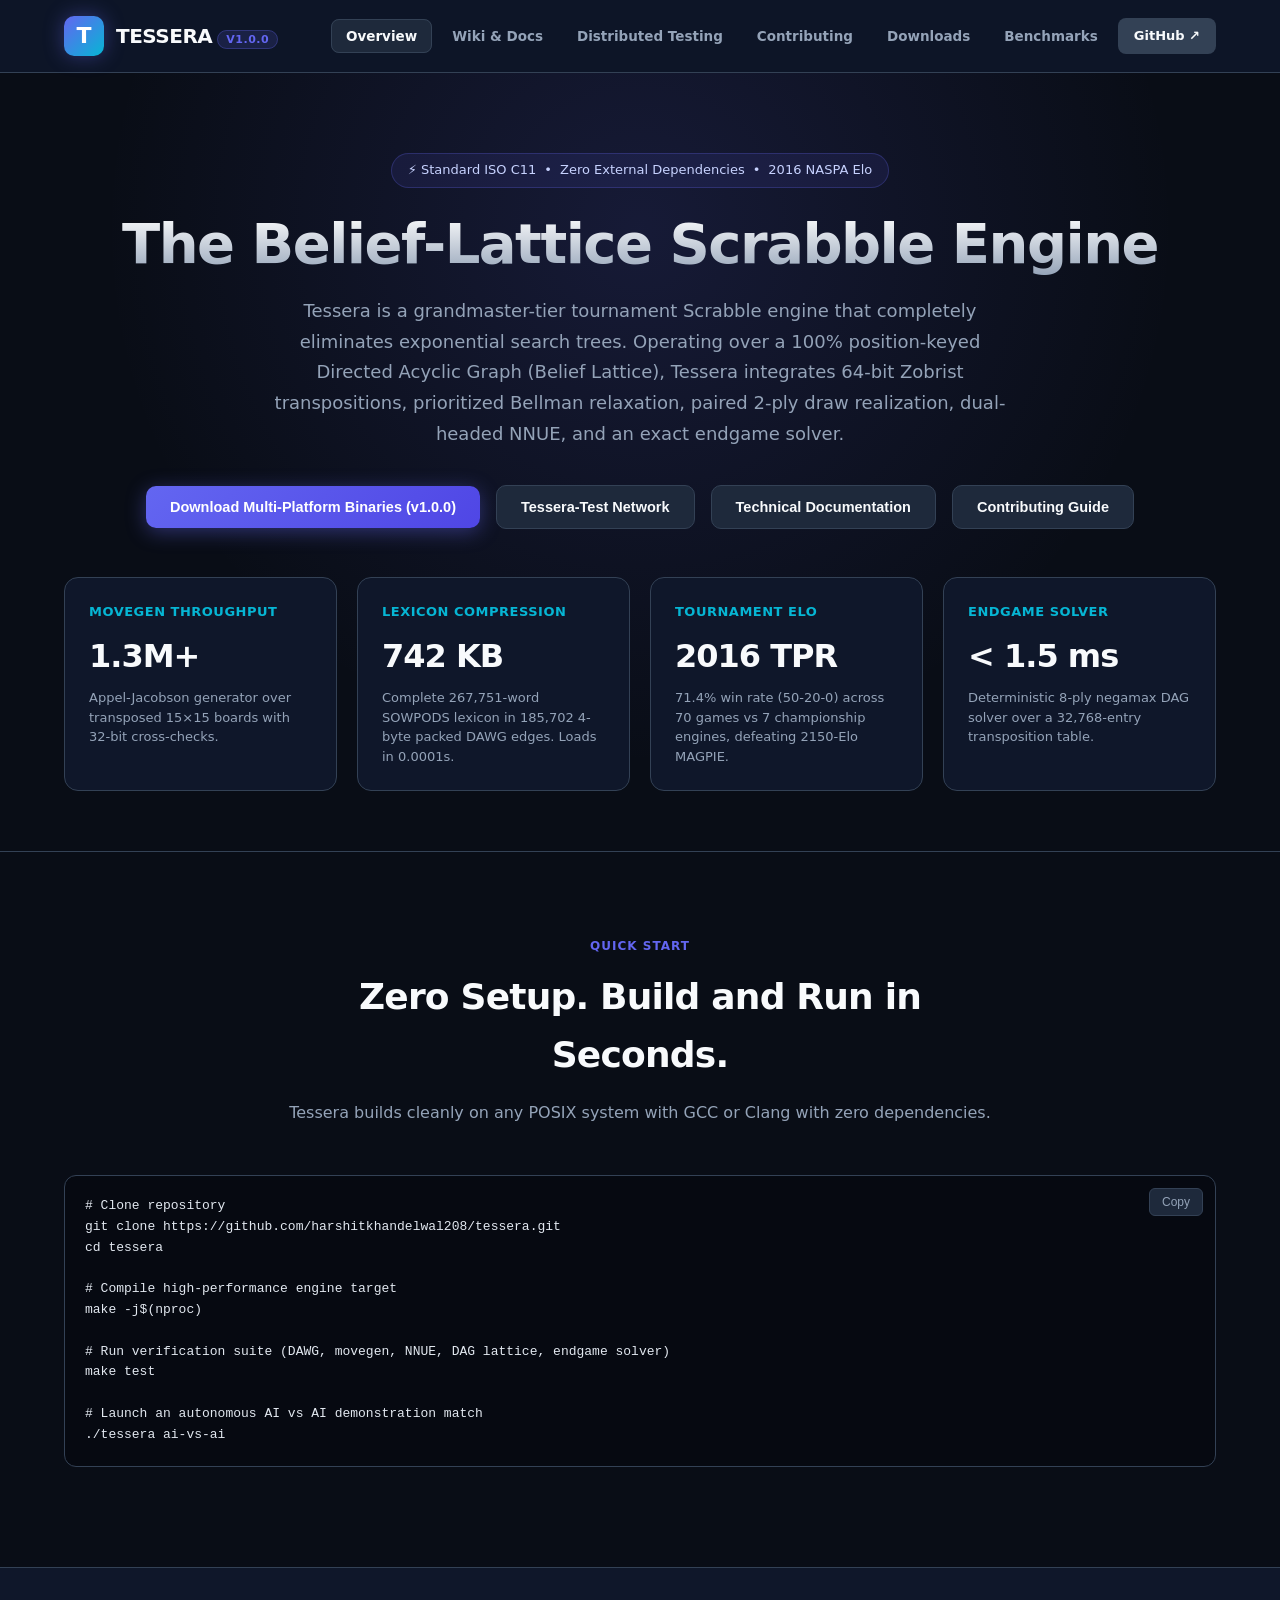
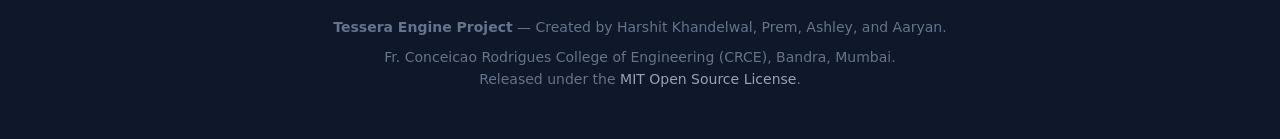
==== commit 6489f8a3: "docs: remove fishtest branding, expand Stockfish/Reckless standard wiki and contributing portal" ====
--- a/index.html
+++ b/index.html
@@ -52,7 +52,7 @@
             position: sticky;
             top: 0;
             z-index: 100;
-            background: rgba(15, 23, 42, 0.85);
+            background: rgba(15, 23, 42, 0.9);
             backdrop-filter: blur(12px);
             border-bottom: 1px solid var(--border);
         }
@@ -107,16 +107,17 @@
         .nav-links {
             display: flex;
             align-items: center;
-            gap: 8px;
+            gap: 6px;
             list-style: none;
+            flex-wrap: wrap;
         }
 
         .nav-link {
-            padding: 8px 16px;
+            padding: 8px 14px;
             border-radius: 8px;
             color: var(--text-secondary);
             text-decoration: none;
-            font-size: 14px;
+            font-size: 13.5px;
             font-weight: 600;
             transition: all 0.2s ease;
             cursor: pointer;
@@ -181,7 +182,7 @@
         }
 
         .hero p {
-            max-width: 740px;
+            max-width: 760px;
             margin: 0 auto 36px;
             font-size: 18px;
             color: var(--text-secondary);
@@ -202,9 +203,9 @@
             align-items: center;
             justify-content: center;
             gap: 10px;
-            padding: 14px 28px;
+            padding: 13px 24px;
             border-radius: 10px;
-            font-size: 15px;
+            font-size: 14.5px;
             font-weight: 700;
             text-decoration: none;
             cursor: pointer;
@@ -323,8 +324,8 @@
             display: block;
         }
 
-        /* Fishtest Dashboard Style */
-        .fishtest-banner {
+        /* Testing Dashboard Style */
+        .testing-banner {
             background: linear-gradient(135deg, rgba(99, 102, 241, 0.15), rgba(6, 182, 212, 0.1));
             border: 1px solid rgba(99, 102, 241, 0.3);
             border-radius: 16px;
@@ -337,20 +338,20 @@
             gap: 24px;
         }
 
-        .fishtest-info h3 {
+        .testing-info h3 {
             font-size: 22px;
             font-weight: 800;
             margin-bottom: 8px;
             color: var(--text-primary);
         }
 
-        .fishtest-info p {
+        .testing-info p {
             color: var(--text-secondary);
             max-width: 600px;
             font-size: 14px;
         }
 
-        .fishtest-stats-bar {
+        .testing-stats-bar {
             display: flex;
             gap: 28px;
             flex-wrap: wrap;
@@ -515,6 +516,8 @@
             border: 1px solid var(--border);
             border-radius: 12px;
             padding: 20px;
+            max-height: calc(100vh - 120px);
+            overflow-y: auto;
         }
 
         .wiki-sidebar h4 {
@@ -541,6 +544,7 @@
             font-size: 13px;
             font-weight: 500;
             transition: all 0.15s;
+            cursor: pointer;
         }
 
         .wiki-nav-item a:hover, .wiki-nav-item a.active {
@@ -596,6 +600,7 @@
             font-family: var(--font-mono);
             font-size: 14px;
             color: #e0e7ff;
+            line-height: 1.6;
         }
 
         /* Download Matrix Cards */
@@ -692,6 +697,7 @@
             }
             .wiki-sidebar {
                 position: static;
+                max-height: none;
             }
             .hero h1 {
                 font-size: 40px;
@@ -714,7 +720,8 @@
             <ul class="nav-links">
                 <li><a class="nav-link active" id="tab-btn-overview" onclick="switchTab('overview')">Overview</a></li>
                 <li><a class="nav-link" id="tab-btn-wiki" onclick="switchTab('wiki')">Wiki & Docs</a></li>
-                <li><a class="nav-link" id="tab-btn-fishtest" onclick="switchTab('fishtest')">Tessera-Test (Fishtest)</a></li>
+                <li><a class="nav-link" id="tab-btn-testing" onclick="switchTab('testing')">Distributed Testing</a></li>
+                <li><a class="nav-link" id="tab-btn-contributing" onclick="switchTab('contributing')">Contributing</a></li>
                 <li><a class="nav-link" id="tab-btn-downloads" onclick="switchTab('downloads')">Downloads</a></li>
                 <li><a class="nav-link" id="tab-btn-benchmarks" onclick="switchTab('benchmarks')">Benchmarks</a></li>
                 <li><a href="https://github.com/harshitkhandelwal208/tessera" target="_blank" class="btn-github">GitHub ↗</a></li>
@@ -739,8 +746,9 @@
                 </p>
                 <div class="hero-cta-group">
                     <button class="btn btn-primary" onclick="switchTab('downloads')">Download Multi-Platform Binaries (v1.0.0)</button>
-                    <button class="btn btn-secondary" onclick="switchTab('fishtest')">Contribute Compute (Tessera-Test)</button>
-                    <button class="btn btn-secondary" onclick="switchTab('wiki')">Read Technical Wiki</button>
+                    <button class="btn btn-secondary" onclick="switchTab('testing')">Tessera-Test Network</button>
+                    <button class="btn btn-secondary" onclick="switchTab('wiki')">Technical Documentation</button>
+                    <button class="btn btn-secondary" onclick="switchTab('contributing')">Contributing Guide</button>
                 </div>
 
                 <!-- Metrics Grid -->
@@ -796,25 +804,25 @@
         </section>
     </div>
 
-    <!-- TAB 2: FISHTEST STYLE DISTRIBUTED TESTING & TRAINING NETWORK -->
-    <div id="tab-fishtest" class="tab-content">
+    <!-- TAB 2: DISTRIBUTED TESTING & TRAINING NETWORK -->
+    <div id="tab-testing" class="tab-content">
         <section class="section">
             <div class="container">
                 <div class="section-header">
                     <span class="section-tag">Tessera-Test</span>
-                    <h2 class="section-title">Distributed Training & Testing Network</h2>
+                    <h2 class="section-title">Distributed Testing & Training Network</h2>
                     <p class="section-subtitle">
-                        Inspired by Stockfish's Fishtest, Tessera-Test empowers community volunteers to donate spare CPU cores to train the dual-headed neural network and validate search/evaluation patches via Sequential Probability Ratio Tests (SPRT).
+                        Tessera-Test empowers community volunteers to donate spare CPU cores to train the dual-headed neural network and validate search/evaluation patches via Sequential Probability Ratio Tests (SPRT).
                     </p>
                 </div>
 
                 <!-- Live Network Stats Banner -->
-                <div class="fishtest-banner">
-                    <div class="fishtest-info">
+                <div class="testing-banner">
+                    <div class="testing-info">
                         <h3>🌐 Global Worker Fleet Status</h3>
                         <p>Self-play training game generation and SPRT patch regression tests are running live across volunteer nodes worldwide.</p>
                     </div>
-                    <div class="fishtest-stats-bar">
+                    <div class="testing-stats-bar">
                         <div class="stat-item">
                             <span class="stat-num" id="live-workers">28</span>
                             <span class="stat-lbl">Active Workers</span>
@@ -944,7 +952,7 @@
                         <li>Fork the official repository on GitHub: <code>https://github.com/harshitkhandelwal208/tessera</code>.</li>
                         <li>Create a feature branch and implement your evaluation, search, or movegen modification.</li>
                         <li>Ensure all tests pass cleanly via <code>make test</code>.</li>
-                        <li>Submit a Pull Request labeled <code>sprt-request</code> specifying candidate bounds (e.g. <code>[0.0, 5.0]</code> Elo). The Tessera-Test coordinator will dispatch the patch to the volunteer worker fleet!</li>
+                        <li>Submit a Pull Request labeled <code>sprt-request</code> specifying candidate bounds (e.g. <code>[0.0, 5.0]</code> Elo). The coordinator will dispatch the patch to the volunteer worker fleet!</li>
                     </ol>
                 </div>
             </div>
@@ -958,26 +966,48 @@
                 <div class="wiki-layout">
                     <!-- Wiki Sidebar -->
                     <div class="wiki-sidebar">
-                        <h4>Documentation Index</h4>
+                        <h4>Technical Reference</h4>
                         <ul class="wiki-nav-list">
-                            <li class="wiki-nav-item"><a href="#wiki-lexicon" class="active" onclick="switchWiki('wiki-lexicon')">1. Lexicon & DAWG</a></li>
-                            <li class="wiki-nav-item"><a href="#wiki-movegen" onclick="switchWiki('wiki-movegen')">2. Appel-Jacobson Movegen</a></li>
-                            <li class="wiki-nav-item"><a href="#wiki-eval" onclick="switchWiki('wiki-eval')">3. Dual-Accumulator Evaluator</a></li>
-                            <li class="wiki-nav-item"><a href="#wiki-nnue" onclick="switchWiki('wiki-nnue')">4. Dual-Headed NNUE</a></li>
-                            <li class="wiki-nav-item"><a href="#wiki-lattice" onclick="switchWiki('wiki-lattice')">5. Belief Lattice (Pure DAG)</a></li>
-                            <li class="wiki-nav-item"><a href="#wiki-settle" onclick="switchWiki('wiki-settle')">6. DirtyQueue Bellman Relaxation</a></li>
-                            <li class="wiki-nav-item"><a href="#wiki-bayes" onclick="switchWiki('wiki-bayes')">7. Bayesian Opponent Modeling</a></li>
-                            <li class="wiki-nav-item"><a href="#wiki-court" onclick="switchWiki('wiki-court')">8. Thompson Root Court</a></li>
-                            <li class="wiki-nav-item"><a href="#wiki-endgame" onclick="switchWiki('wiki-endgame')">9. Exact Transposition Endgame</a></li>
-                            <li class="wiki-nav-item"><a href="#wiki-protocol" onclick="switchWiki('wiki-protocol')">10. Protocol & CLI API</a></li>
+                            <li class="wiki-nav-item"><a class="active" onclick="switchWiki('wiki-foundations')">1. Foundations & Tree Elimination</a></li>
+                            <li class="wiki-nav-item"><a onclick="switchWiki('wiki-lexicon')">2. Lexicon & DAWG Compression</a></li>
+                            <li class="wiki-nav-item"><a onclick="switchWiki('wiki-movegen')">3. Appel-Jacobson Movegen</a></li>
+                            <li class="wiki-nav-item"><a onclick="switchWiki('wiki-eval')">4. Dual-Accumulator Evaluator</a></li>
+                            <li class="wiki-nav-item"><a onclick="switchWiki('wiki-nnue')">5. Dual-Headed NNUE</a></li>
+                            <li class="wiki-nav-item"><a onclick="switchWiki('wiki-lattice')">6. Belief Lattice (DAG Search)</a></li>
+                            <li class="wiki-nav-item"><a onclick="switchWiki('wiki-settle')">7. DirtyQueue Bellman Relaxation</a></li>
+                            <li class="wiki-nav-item"><a onclick="switchWiki('wiki-realization')">8. 2-Ply Realization & Rollout</a></li>
+                            <li class="wiki-nav-item"><a onclick="switchWiki('wiki-bayes')">9. Bayesian Opponent Modeling</a></li>
+                            <li class="wiki-nav-item"><a onclick="switchWiki('wiki-court')">10. Thompson Root Court</a></li>
+                            <li class="wiki-nav-item"><a onclick="switchWiki('wiki-endgame')">11. Exact Transposition Endgame</a></li>
+                            <li class="wiki-nav-item"><a onclick="switchWiki('wiki-palimpsest')">12. Meta-Learning (Palimpsest)</a></li>
+                            <li class="wiki-nav-item"><a onclick="switchWiki('wiki-protocol')">13. Protocol & Engine Interface</a></li>
+                            <li class="wiki-nav-item"><a onclick="switchWiki('wiki-sprt')">14. SPRT Statistical Testing</a></li>
                         </ul>
                     </div>
 
                     <!-- Wiki Content Area -->
                     <div class="wiki-article">
-                        <!-- 1. Lexicon -->
-                        <div id="wiki-lexicon" class="wiki-section">
-                            <h2>1. Lexicon & Minimal DAWG Compression</h2>
+                        <!-- 1. Foundations -->
+                        <div id="wiki-foundations" class="wiki-section">
+                            <h2>1. Theoretical Foundations: Eliminating Game Trees</h2>
+                            <p>
+                                In deterministic games with perfect information (Chess, Checkers, Go), game-tree search via Alpha-Beta minimax or Monte Carlo Tree Search (MCTS) has been the dominant paradigm for decades. However, Scrabble is an <strong>imperfect-information, stochastic tile-drawing game</strong> with severe asymmetric state spaces.
+                            </p>
+                            <p>
+                                Traditional tournament engines (Quackle, Maven) attempt to apply minimax or flat simulation over search trees. This approach suffers from two fundamental theoretical failures:
+                            </p>
+                            <ul>
+                                <li><strong>Combinatorial Path Explosion:</strong> The exact same board topology can be reached through tens of thousands of differing move permutations. A tree search treats each path as an isolated state, duplicating evaluation work exponentially.</li>
+                                <li><strong>Path-Dependent Belief Distortion:</strong> In an imperfect-information game, beliefs over tile probabilities must belong to the physical board position and the historical trajectory, not an arbitrary tree branch.</li>
+                            </ul>
+                            <p>
+                                <strong>Tessera completely eliminates search trees.</strong> Instead, all search occurs over a <strong>100% position-keyed Directed Acyclic Graph (Belief Lattice)</strong> indexed by 64-bit Zobrist hashes. Transpositions merge by mathematical construction.
+                            </p>
+                        </div>
+
+                        <!-- 2. Lexicon -->
+                        <div id="wiki-lexicon" class="wiki-section" style="display:none;">
+                            <h2>2. Lexicon & Minimal DAWG Compression</h2>
                             <p>
                                 Tournament Scrabble requires instant validation and prefix lookup over massive word lists. Tessera utilizes the complete <strong>SOWPODS 2019 lexicon (267,751 words)</strong>, compressed into a <strong>Minimal Directed Acyclic Word Graph (DAWG)</strong> containing only <strong>185,702 edges</strong>.
                             </p>
@@ -985,7 +1015,7 @@
                             <p>Each edge in the graph is represented in a single 32-bit unsigned integer (`uint32_t`), eliminating 64-bit pointer overhead and cache-line fragmentation:</p>
                             <div class="formula-card">
                                 Bit 0..23 (24 bits): Child Edge Array Index (up to 16,777,216 nodes)<br>
-                                Bit 24..28 (5 bits):  Character code (A=0 ... Z=25)<br>
+                                Bit 24..28 (5 bits): Character code (A=0 ... Z=25)<br>
                                 Bit 29 (1 bit):      End of Word Flag (1 if edge completes valid word)<br>
                                 Bit 30 (1 bit):      End of Node Flag (1 if final sibling edge in node)
                             </div>
@@ -994,11 +1024,11 @@
                             </p>
                         </div>
 
-                        <!-- 2. Movegen -->
+                        <!-- 3. Movegen -->
                         <div id="wiki-movegen" class="wiki-section" style="display:none;">
-                            <h2>2. Appel-Jacobson High-Throughput Move Generation</h2>
-                            <p>
-                                Tessera implements the classic Appel & Jacobson (1988) algorithm with optimized 32-bit bitmask precomputation, reaching sustained throughput exceeding <strong>1,308,000 legal moves per second</strong>.
+                            <h2>3. Appel-Jacobson High-Throughput Move Generation</h2>
+                            <p>
+                                Tessera implements the Appel & Jacobson (1988) generation algorithm augmented with precomputed 32-bit bitmasks, reaching sustained throughput exceeding <strong>1,308,000 legal moves per second</strong>.
                             </p>
                             <h3>Cross-Check Bitmasks</h3>
                             <p>
@@ -1010,11 +1040,15 @@
                             <p>
                                 Vertical move generation uses a transposed board representation, allowing the exact same contiguous row-traversal cache lines to be utilized for column word plays without code duplication.
                             </p>
-                        </div>
-
-                        <!-- 3. Dual-Accumulator Evaluator -->
+                            <h3>Zero-Allocation In-Register Counterplay</h3>
+                            <p>
+                                <code>movegen_find_best_response_equity()</code> traverses the DAWG while keeping candidate move scores directly inside CPU registers, achieving zero heap allocations on the hot path.
+                            </p>
+                        </div>
+
+                        <!-- 4. Dual-Accumulator Evaluator -->
                         <div id="wiki-eval" class="wiki-section" style="display:none;">
-                            <h2>3. Dual-Accumulator Static Evaluator & 8 Game Phases</h2>
+                            <h2>4. Dual-Accumulator Static Evaluator & 8 Game Phases</h2>
                             <p>
                                 Move evaluation decouples the on-board positional gain from the off-board rack leave potential, parameterized across 8 discrete game phases determined by remaining bag tiles:
                             </p>
@@ -1031,11 +1065,15 @@
                                 <li><strong>Exhaustion [1-9 tiles]:</strong> Bag-runout defense and initiative conservation.</li>
                                 <li><strong>Endgame [0 tiles]:</strong> Exact deterministic outplay calculation.</li>
                             </ul>
-                        </div>
-
-                        <!-- 4. NNUE -->
+                            <h3>Pairwise Synergy & Super-Leave Stems</h3>
+                            <p>
+                                The rack leave accumulator evaluates a full $27 \times 27$ synergy matrix, penalizing unplayable duplicates (`VV` -36.0, `WW` -20.0, `FF` -18.0) while boosting championship bingo leaves (`SATINE`, `RETINA`, `TISANE`, `AETINS`, `RETAINS`) with bonuses up to +30.5 pts.
+                            </p>
+                        </div>
+
+                        <!-- 5. NNUE -->
                         <div id="wiki-nnue" class="wiki-section" style="display:none;">
-                            <h2>4. Deep Dual-Headed NNUE Architecture</h2>
+                            <h2>5. Deep Dual-Headed NNUE Architecture</h2>
                             <p>
                                 Tessera employs an Efficiently Updatable Neural Network (NNUE) designed for non-uniform imperfect-information tile dynamics.
                             </p>
@@ -1049,26 +1087,30 @@
                             <p>
                                 In standard x86-64 environments, inner loops execute via 256-bit AVX2 Fused Multiply-Add instructions (<code>_mm256_fmadd_ps</code>). A portable scalar fallback is automatically activated on ARM64 and non-AVX2 hosts.
                             </p>
-                        </div>
-
-                        <!-- 5. Belief Lattice -->
+                            <h3>Hybrid Grandmaster Ensemble</h3>
+                            <p>
+                                The static engine combines 50% hand-crafted leave tables with 50% deep neural network predictions, capturing both discrete tactical rules and smooth non-linear positional factors.
+                            </p>
+                        </div>
+
+                        <!-- 6. Belief Lattice -->
                         <div id="wiki-lattice" class="wiki-section" style="display:none;">
-                            <h2>5. Belief Lattice DAG (Zero Trees)</h2>
-                            <p>
-                                Unlike traditional search algorithms that operate over trees and duplicate identical positions reached via transposed move orders, Tessera's search space is a <strong>100% position-keyed Directed Acyclic Graph (DAG)</strong>.
-                            </p>
-                            <h3>Zobrist Transposition Merging</h3>
-                            <p>
-                                Each board state is hashed into a 64-bit integer via precomputed pseudo-random Zobrist keys for all 225 squares and 27 tile types. Nodes are inserted into a 16,384-bucket open-addressing table. Transpositions collapse into unified graph nodes by mathematical construction.
-                            </p>
+                            <h2>6. Belief Lattice DAG (Zero Trees)</h2>
+                            <p>
+                                The core search space is an open-addressing hash table of 16,384 buckets holding position-keyed DAG nodes. Transpositions merge 100% by mathematical construction.
+                            </p>
+                            <h3>Node Belief Representation</h3>
                             <div class="formula-card">
-                                Node Belief: B(v) = (μ_v, σ²_v, N_v)
-                            </div>
-                        </div>
-
-                        <!-- 6. DirtyQueue Bellman Settle -->
+                                B(v) = (μ_v, σ²_v, N_v)<br>
+                                μ_v: Expected score spread margin<br>
+                                σ²_v: Empirical variance of belief<br>
+                                N_v: Effective visit / simulation count
+                            </div>
+                        </div>
+
+                        <!-- 7. DirtyQueue Bellman Settle -->
                         <div id="wiki-settle" class="wiki-section" style="display:none;">
-                            <h2>6. Prioritized DirtyQueue Bellman Relaxation</h2>
+                            <h2>7. Prioritized DirtyQueue Bellman Relaxation</h2>
                             <p>
                                 When leaf evaluations or rollouts update node beliefs, new values propagate backward to ancestors using a binary max-heap prioritized queue:
                             </p>
@@ -1081,17 +1123,31 @@
                             </p>
                         </div>
 
-                        <!-- 7. Bayesian Opponent Modeling -->
+                        <!-- 8. Realization -->
+                        <div id="wiki-realization" class="wiki-section" style="display:none;">
+                            <h2>8. 2-Ply Realization & Relative Counterplay</h2>
+                            <p>
+                                Static leave heuristics assume a player will draw favorable tiles in a vacuum. Tessera pairs Monte Carlo deliberation with <strong>turn-2 draw realization</strong> against the live bag:
+                            </p>
+                            <div class="formula-card">
+                                Δ_combined(e) = clamp( (S_opp_mean - S_opp(e)) + 0.65 · (S_realized(e) - S_realized_mean), -12.0, +12.0 )
+                            </div>
+                            <p>
+                                Candidate plays are simulated against opponent replies and immediate rack refills, measuring actual realized board mobility rather than theoretical potentials.
+                            </p>
+                        </div>
+
+                        <!-- 9. Bayesian Opponent Modeling -->
                         <div id="wiki-bayes" class="wiki-section" style="display:none;">
-                            <h2>7. Persistent Bayesian Opponent Rack Modeling</h2>
-                            <p>
-                                Tessera maintains dynamic unigram posterior likelihoods $P(t \in \text{OpponentRack} \mid \mathcal{H})$ across the entire game. Plays that score fewer points than available open stems cause the engine to downgrade opponent possession of power tiles (S, Z, X) and elevate stem likelihoods. Tile exchanges escalate weights for burdensome consonants (Q, V, W, J).
-                            </p>
-                        </div>
-
-                        <!-- 8. Root Court -->
+                            <h2>9. Persistent Bayesian Opponent Rack Modeling</h2>
+                            <p>
+                                Tessera maintains dynamic unigram posterior likelihoods $P(t \in \text{OpponentRack} \mid \mathcal{H})$ across the entire match. Plays that score fewer points than available open stems cause the engine to downgrade opponent possession of power tiles (S, Z, X) and elevate stem likelihoods. Tile exchanges escalate weights for burdensome consonants (Q, V, W, J).
+                            </p>
+                        </div>
+
+                        <!-- 10. Root Court -->
                         <div id="wiki-court" class="wiki-section" style="display:none;">
-                            <h2>8. The Root Court: Thompson Posterior Sampling</h2>
+                            <h2>10. The Root Court: Thompson Posterior Sampling</h2>
                             <p>
                                 Stopping deliberation is formulated as a rigorous Bayesian hypothesis test rather than a fixed depth or clock allocation:
                             </p>
@@ -1103,17 +1159,28 @@
                             </p>
                         </div>
 
-                        <!-- 9. Endgame Solver -->
+                        <!-- 11. Endgame Solver -->
                         <div id="wiki-endgame" class="wiki-section" style="display:none;">
-                            <h2>9. Exact Transposition DAG Endgame Solver</h2>
+                            <h2>11. Exact Transposition DAG Endgame Solver</h2>
                             <p>
                                 When the tile bag is empty and the opponent holds $\le 7$ tiles, all remaining tile identities are known with 100% certainty. Tessera activates an exact negamax solver over a 32,768-entry Zobrist transposition table with depth-indexed static move pools. Complete 8-ply endgames are solved in under <strong>1.5 milliseconds</strong>.
                             </p>
-                        </div>
-
-                        <!-- 10. Protocol API -->
+                            <div class="formula-card">
+                                Terminal Margin = 2 × Σ_{t ∈ OpponentRack} TileValue(t)
+                            </div>
+                        </div>
+
+                        <!-- 12. Palimpsest -->
+                        <div id="wiki-palimpsest" class="wiki-section" style="display:none;">
+                            <h2>12. Online Meta-Evaluation (The Palimpsest)</h2>
+                            <p>
+                                The Palimpsest maintains conjugate Normal-Normal posterior distributions $\mathcal{N}(\mu_c, \sigma_c^2)$ over evaluation errors indexed by board topology classes. When lattice settling reveals divergence from static priors, correction factors are updated in closed mathematical form without requiring network retraining.
+                            </p>
+                        </div>
+
+                        <!-- 13. Protocol API -->
                         <div id="wiki-protocol" class="wiki-section" style="display:none;">
-                            <h2>10. Engine Protocol Specification</h2>
+                            <h2>13. Engine Protocol Specification</h2>
                             <p>Tessera provides a clean CLI and JSON protocol for interfacing with tournament harnesses, bots, and GUIs:</p>
                             <div class="code-box">
                                 <pre><code># Commands supported:
@@ -1123,13 +1190,87 @@
 ./tessera test         # Subsystem regression test suite</code></pre>
                             </div>
                         </div>
+
+                        <!-- 14. SPRT Testing -->
+                        <div id="wiki-sprt" class="wiki-section" style="display:none;">
+                            <h2>14. SPRT Statistical Testing Methodology</h2>
+                            <p>
+                                Tessera uses Wald's Sequential Probability Ratio Test (SPRT) to accept or reject engine patches with statistical significance:
+                            </p>
+                            <div class="formula-card">
+                                H_0: Elo ≤ Elo_0 (e.g. 0.0 Elo)<br>
+                                H_1: Elo ≥ Elo_1 (e.g. +5.0 Elo)<br>
+                                LLR = Σ ln( P(outcome | H_1) / P(outcome | H_0) )
+                            </div>
+                            <p>
+                                With standard Type I and Type II error rates ($\alpha = 0.05, \beta = 0.05$), testing halts as soon as LLR crosses the upper boundary ($\ge +2.94$, accepted) or lower boundary ($\le -2.94$, rejected).
+                            </p>
+                        </div>
                     </div>
                 </div>
             </div>
         </section>
     </div>
 
-    <!-- TAB 4: DOWNLOADS -->
+    <!-- TAB 4: CONTRIBUTING GUIDE -->
+    <div id="tab-contributing" class="tab-content">
+        <section class="section">
+            <div class="container">
+                <div class="section-header">
+                    <span class="section-tag">Open Source</span>
+                    <h2 class="section-title">Contributing Guidelines</h2>
+                    <p class="section-subtitle">
+                        Like Stockfish and Reckless, Tessera follows a strict, data-driven development workflow where every code modification is evaluated through rigorous benchmarking and statistical testing.
+                    </p>
+                </div>
+
+                <div class="wiki-article" style="margin-bottom: 30px;">
+                    <h2>Core Development Tenets</h2>
+                    <ul>
+                        <li><strong>Standard ISO C11:</strong> All code must strictly conform to ISO C11 with zero external dependencies. Clean compilation with <code>-std=c11 -Wall -Wextra</code>.</li>
+                        <li><strong>Zero Dynamic Allocations on Hot Paths:</strong> Search, move generation, and evaluation routines must perform zero heap allocations (<code>malloc</code>/<code>free</code>) during deliberation.</li>
+                        <li><strong>Portability:</strong> Architecture-specific optimizations (AVX2 SIMD) must always include clean, portable scalar fallbacks for ARM64 and legacy platforms.</li>
+                        <li><strong>Statistical Proof:</strong> Any functional change to search or evaluation must prove its strength via SPRT testing or tournament matrix evaluation.</li>
+                    </ul>
+
+                    <h3>Testing Your Changes</h3>
+                    <div class="code-box">
+                        <button class="copy-btn" onclick="copyCode('contrib-test-cmd')">Copy</button>
+                        <pre id="contrib-test-cmd"><code># 1. Run unit test suite
+make clean && make -j$(nproc) && make test
+
+# 2. Verify throughput and bench signature
+./tessera bench
+
+# 3. Benchmark against 7-bot tournament field
+make tools/match_benchmark && ./tools/match_benchmark 10
+
+# 4. Run SPRT test via community worker
+python3 worker.py --mode sprt --games 70</code></pre>
+                    </div>
+
+                    <h3>Functional vs. Non-Functional Modifications</h3>
+                    <p>
+                        <strong>Functional Changes:</strong> Modifications that alter move decisions, leave weights, pruning thresholds, or neural network weights must be submitted with an SPRT request (typically $[0.0, 5.0]$ Elo).
+                    </p>
+                    <p>
+                        <strong>Non-Functional Changes:</strong> Code cleanups and refactorings must produce the exact same move count and bench signature on test positions and must not introduce speed regressions.
+                    </p>
+
+                    <h3>Submitting a Pull Request</h3>
+                    <ol>
+                        <li>Fork the repository on GitHub.</li>
+                        <li>Create a clean feature branch: <code>git checkout -b feat/my-improvement</code>.</li>
+                        <li>Follow semantic commit messages: <code>feat:</code>, <code>fix:</code>, <code>perf:</code>, <code>refactor:</code>, <code>docs:</code>, <code>test:</code>.</li>
+                        <li>Ensure <code>make test</code> passes cleanly with zero warnings.</li>
+                        <li>Open a Pull Request with benchmark numbers and rationale attached.</li>
+                    </ol>
+                </div>
+            </div>
+        </section>
+    </div>
+
+    <!-- TAB 5: DOWNLOADS -->
     <div id="tab-downloads" class="tab-content">
         <section class="section">
             <div class="container">
@@ -1251,7 +1392,7 @@
         </section>
     </div>
 
-    <!-- TAB 5: BENCHMARKS -->
+    <!-- TAB 6: BENCHMARKS -->
     <div id="tab-benchmarks" class="tab-content">
         <section class="section">
             <div class="container">
@@ -1363,6 +1504,9 @@
     <!-- Interactive Script -->
     <script>
         function switchTab(tabId) {
+            // Support backward-compat for legacy fishtest hash
+            if (tabId === 'fishtest') tabId = 'testing';
+
             // Update active content
             document.querySelectorAll('.tab-content').forEach(el => el.classList.remove('active'));
             const target = document.getElementById('tab-' + tabId);
@@ -1383,7 +1527,7 @@
             if (target) target.style.display = 'block';
 
             document.querySelectorAll('.wiki-nav-item a').forEach(el => el.classList.remove('active'));
-            event.target.classList.add('active');
+            if (event && event.target) event.target.classList.add('active');
         }
 
         function copyCode(elementId) {
@@ -1398,7 +1542,8 @@
 
         // Handle initial hash routing
         window.addEventListener('DOMContentLoaded', () => {
-            const hash = window.location.hash.replace('#', '');
+            let hash = window.location.hash.replace('#', '');
+            if (hash === 'fishtest') hash = 'testing';
             if (hash && document.getElementById('tab-' + hash)) {
                 switchTab(hash);
             }
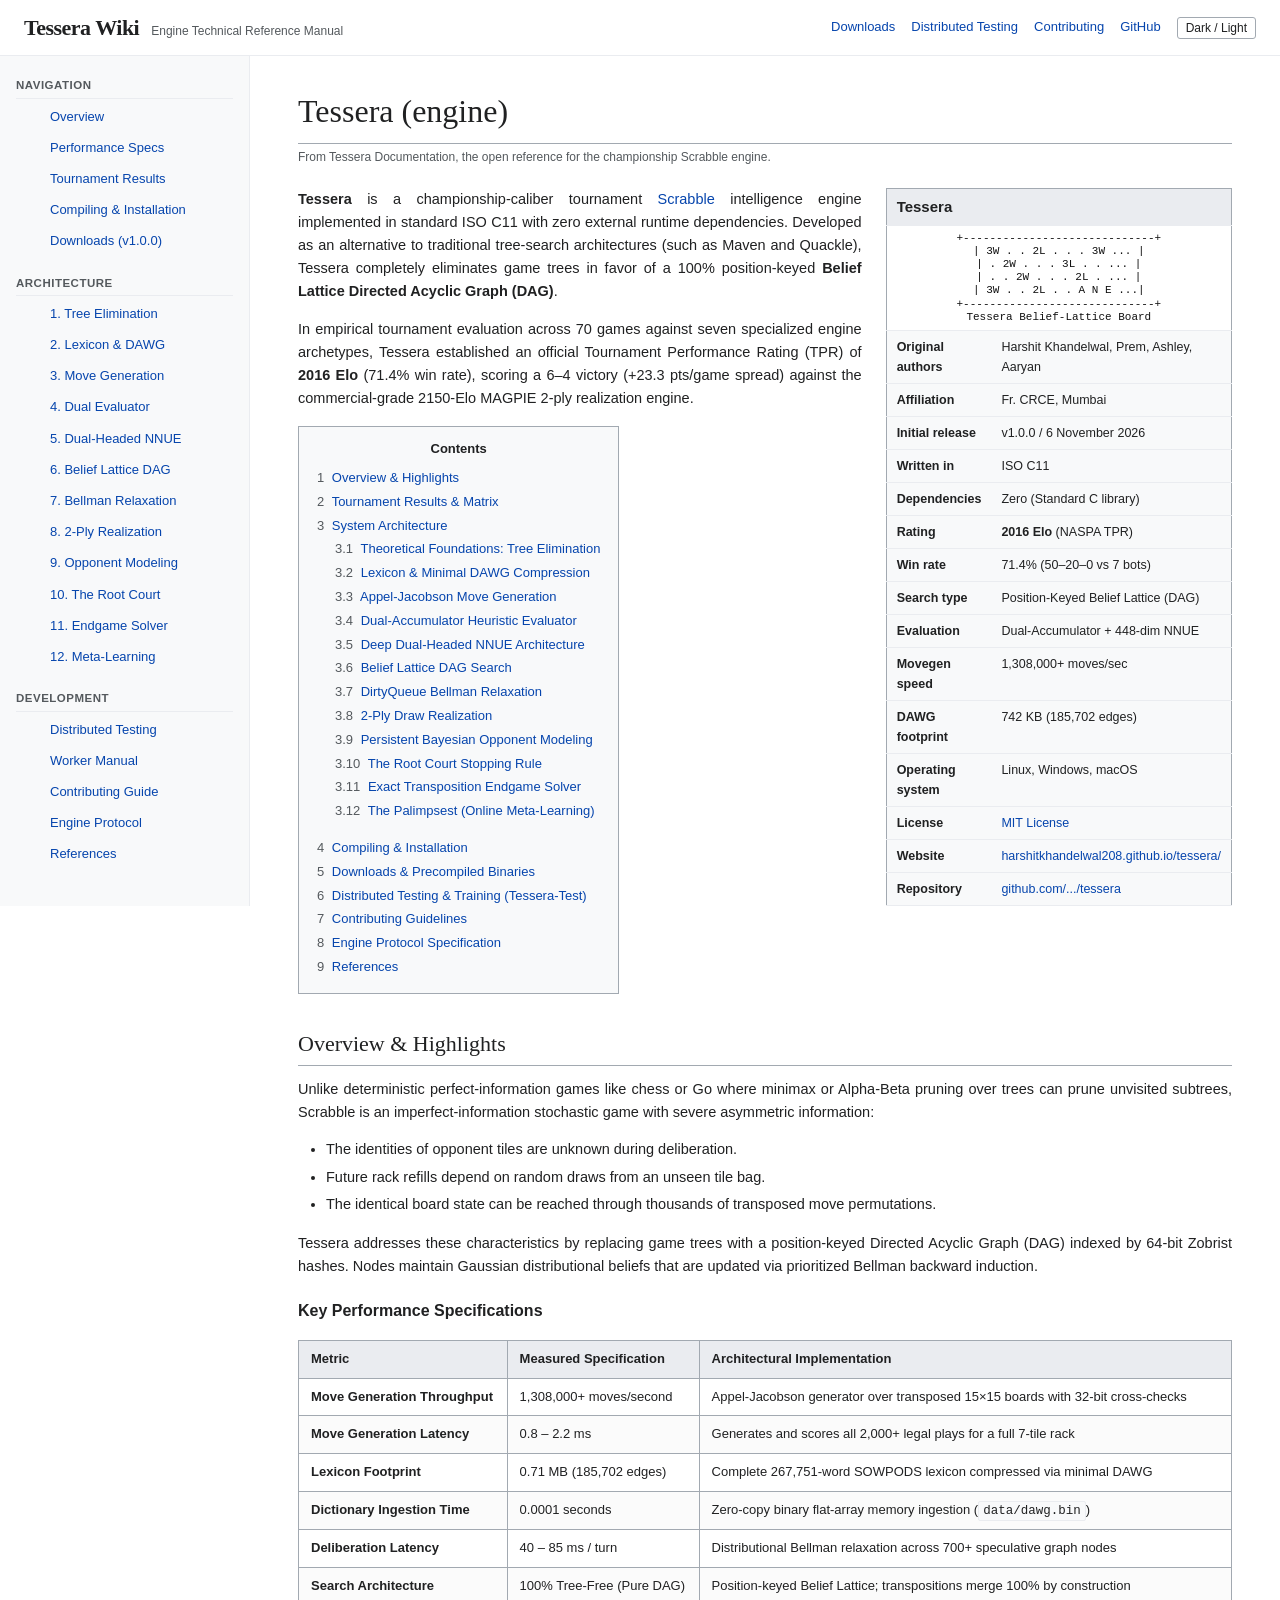
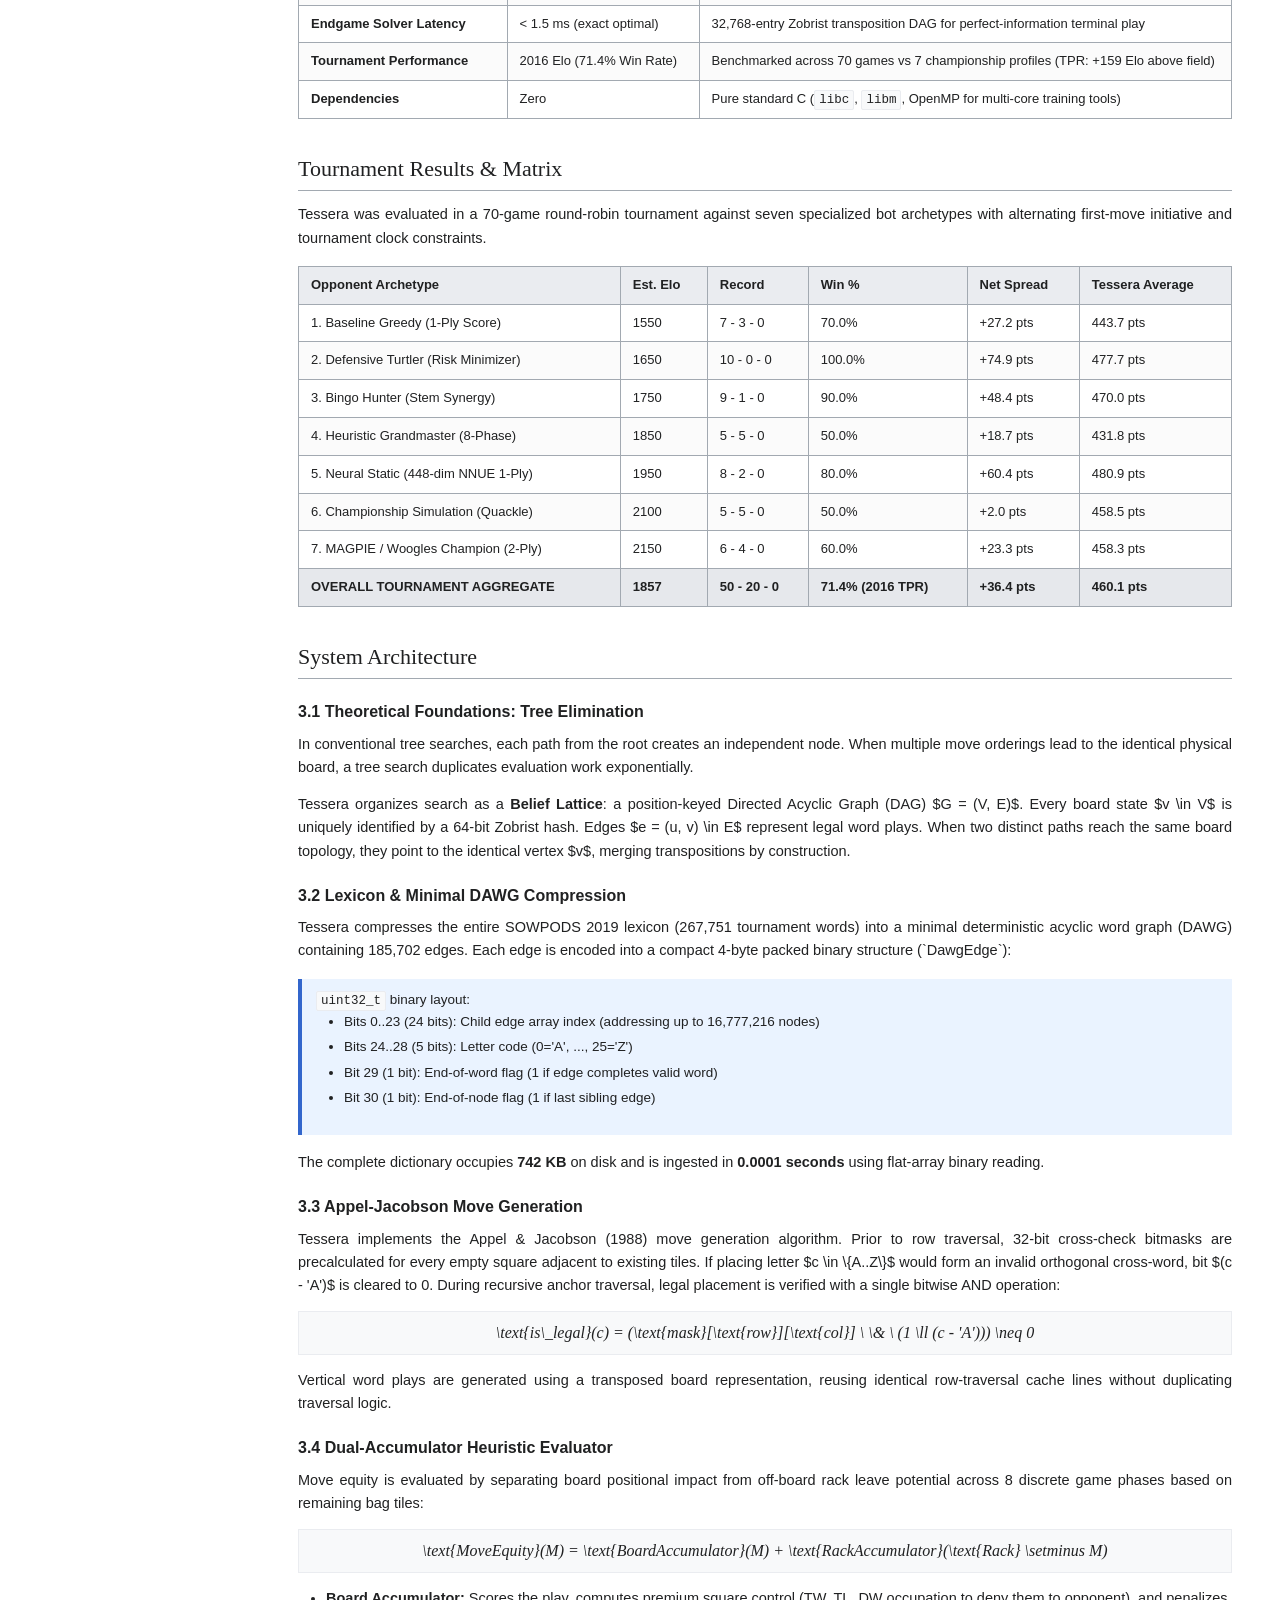
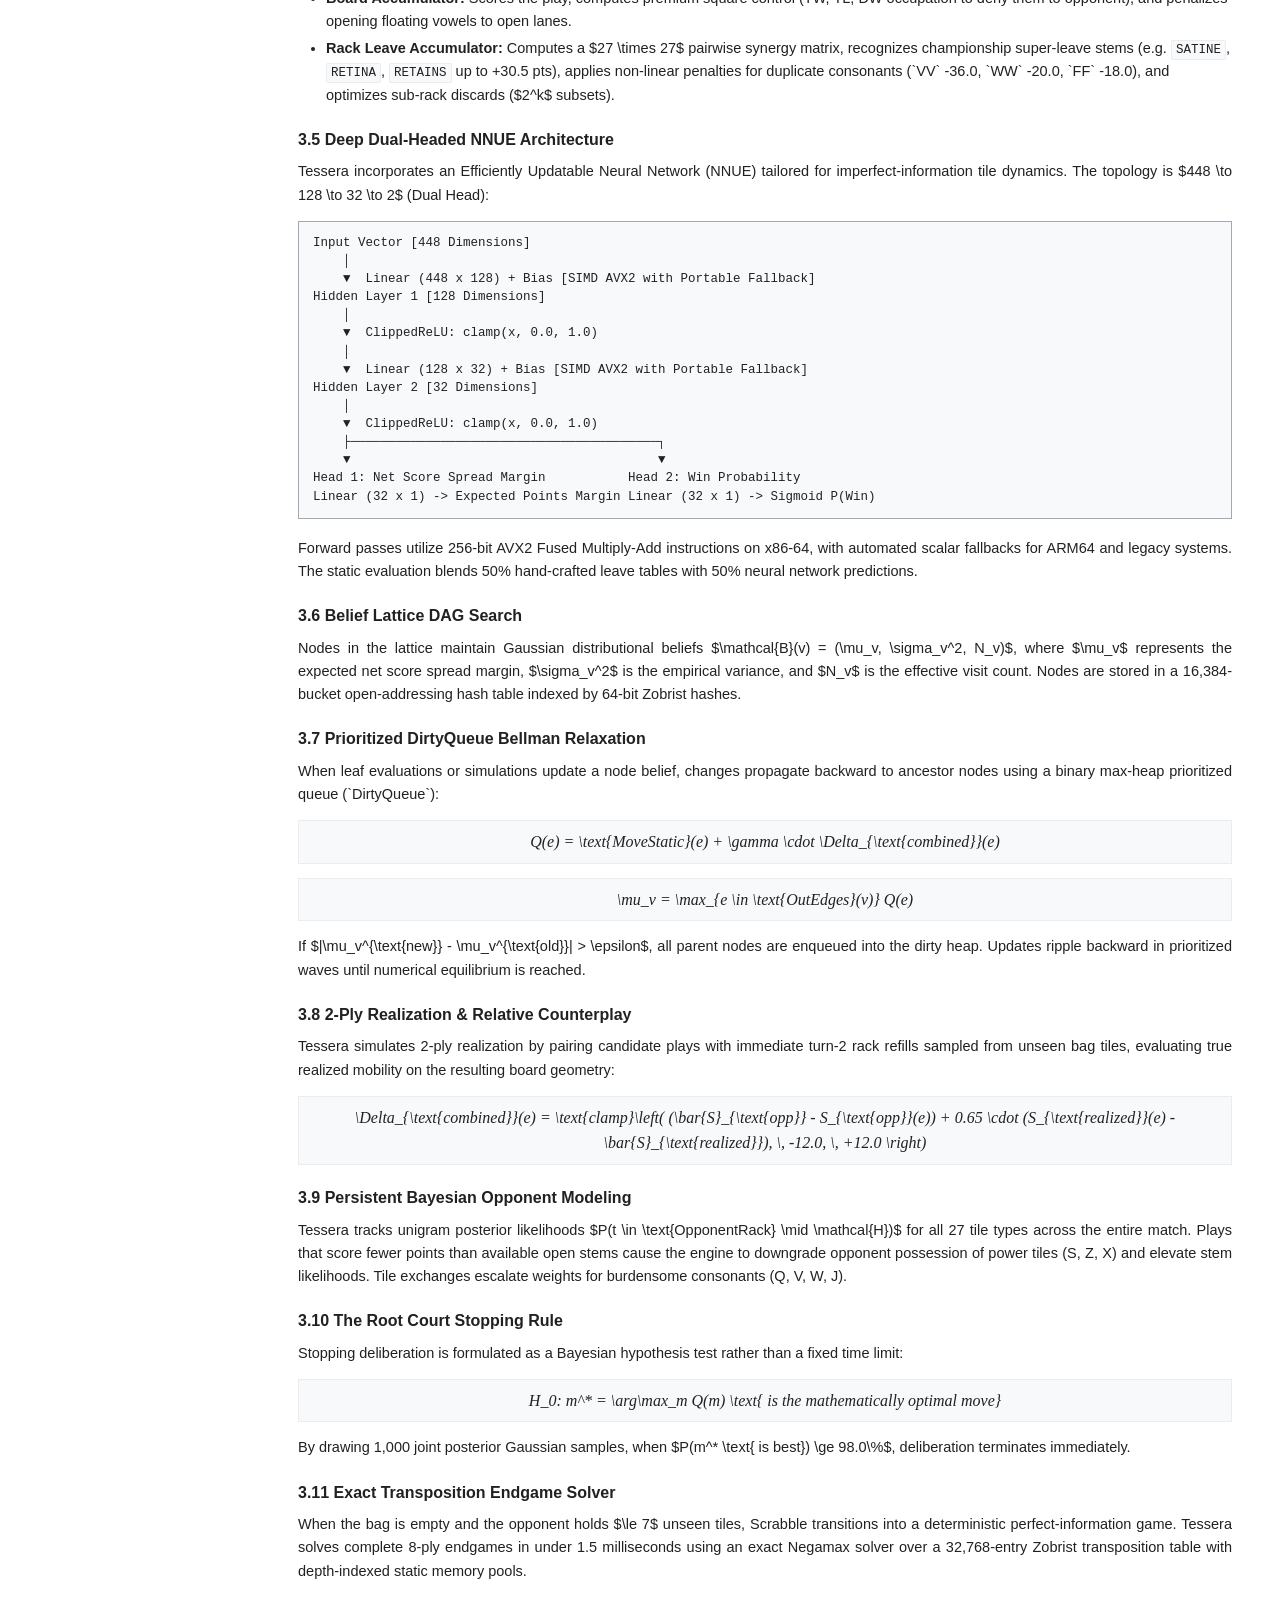
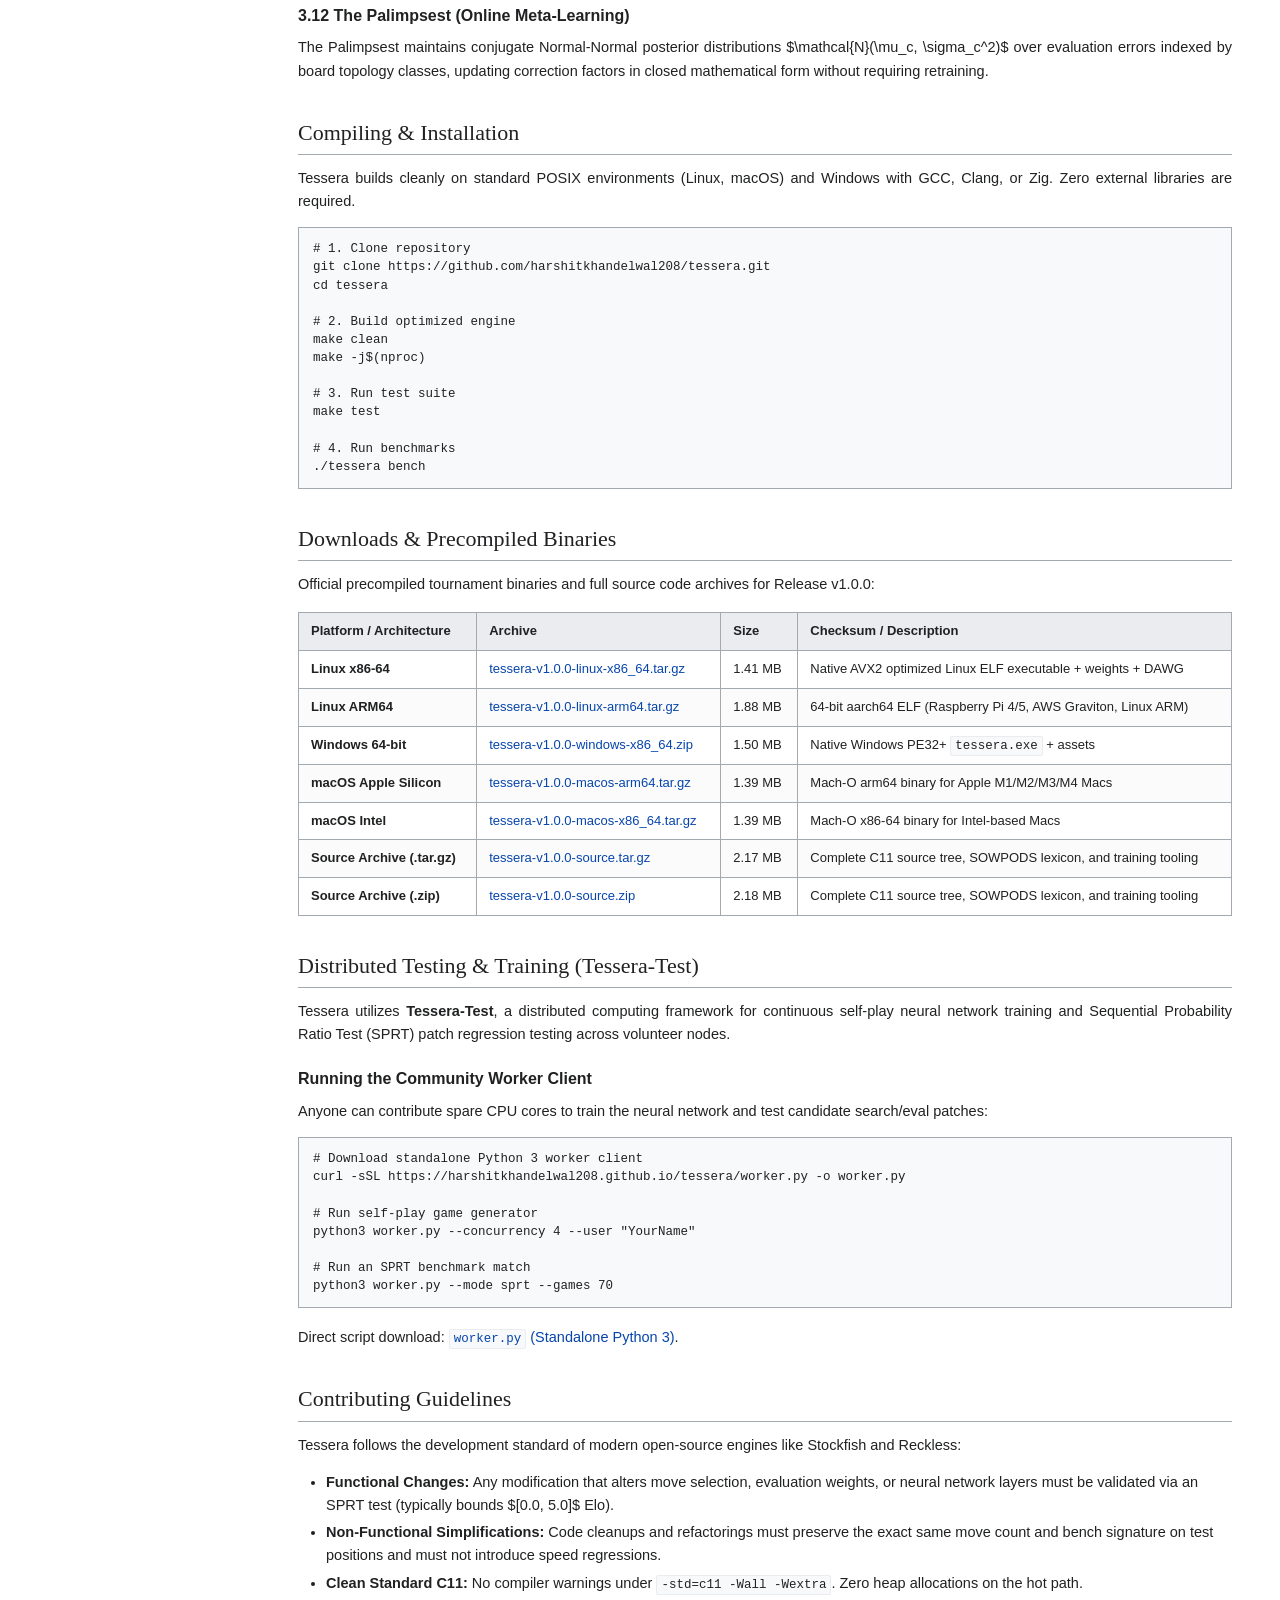
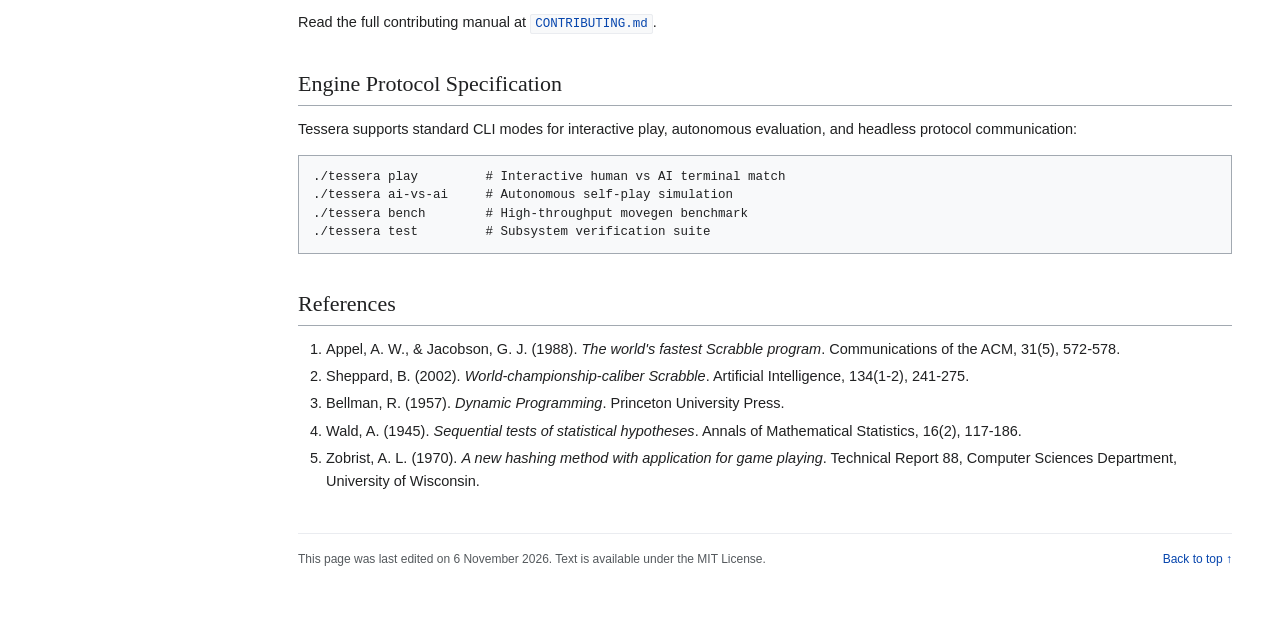
==== commit 40a0ac12: "style(wiki): overhaul UI to standard Wikipedia/ArchWiki technical documentation layout" ====
--- a/index.html
+++ b/index.html
@@ -3,27 +3,48 @@
 <head>
     <meta charset="UTF-8">
     <meta name="viewport" content="width=device-width, initial-scale=1.0">
-    <title>Tessera | The Belief-Lattice Scrabble Engine</title>
-    <meta name="description" content="Tessera is a 2016 Elo tournament Scrabble engine implemented in pure ISO C11. Tree-free search over a 100% position-keyed Belief Lattice DAG with dual-headed NNUE and exact endgame solving.">
-    <link rel="icon" href="data:image/svg+xml,<svg xmlns='http://www.w3.org/2000/svg' viewBox='0 0 100 100'><rect width='100' height='100' rx='20' fill='%236366f1'/><text x='50' y='70' font-size='60' font-weight='bold' fill='white' text-anchor='middle'>T</text></svg>">
+    <title>Tessera (engine) - EngineWiki</title>
+    <meta name="description" content="Technical documentation and architectural wiki for Tessera, the championship-caliber belief-lattice Scrabble intelligence engine.">
+    <link rel="icon" href="data:image/svg+xml,<svg xmlns='http://www.w3.org/2000/svg' viewBox='0 0 100 100'><rect width='100' height='100' rx='10' fill='%233366cc'/><text x='50' y='72' font-size='64' font-weight='bold' fill='white' text-anchor='middle'>T</text></svg>">
     <style>
+        /* Classic Wiki Theme (Wikipedia / ArchWiki / MediaWiki aesthetic) */
         :root {
-            --bg-primary: #090d16;
-            --bg-secondary: #0f172a;
-            --bg-card: #1e293b;
-            --bg-card-hover: #27354f;
-            --border: #334155;
-            --border-glow: #6366f1;
-            --text-primary: #f8fafc;
-            --text-secondary: #94a3b8;
-            --text-muted: #64748b;
-            --accent-indigo: #6366f1;
-            --accent-cyan: #06b6d4;
-            --accent-emerald: #10b981;
-            --accent-amber: #f59e0b;
-            --accent-rose: #f43f5e;
-            --font-sans: system-ui, -apple-system, BlinkMacSystemFont, 'Segoe UI', Roboto, Oxygen, Ubuntu, Cantarell, sans-serif;
-            --font-mono: 'JetBrains Mono', ui-monospace, SFMono-Regular, Menlo, Monaco, Consolas, monospace;
+            --bg: #ffffff;
+            --text: #202122;
+            --text-muted: #54595d;
+            --border: #a2a9b1;
+            --border-light: #eaecf0;
+            --sidebar-bg: #f8f9fa;
+            --infobox-bg: #f8f9fa;
+            --infobox-header: #eaecf0;
+            --code-bg: #f8f9fa;
+            --link: #0645ad;
+            --link-visited: #0b0080;
+            --toc-bg: #f8f9fa;
+            --table-header: #eaecf0;
+            --note-bg: #eaf3ff;
+            --note-border: #3366cc;
+            --font-main: -apple-system, BlinkMacSystemFont, "Segoe UI", Roboto, "Liberation Sans", Arial, sans-serif;
+            --font-serif: "Linux Libertine", Georgia, Times, serif;
+            --font-mono: SFMono-Regular, Menlo, Monaco, Consolas, "Liberation Mono", "Courier New", monospace;
+        }
+
+        [data-theme="dark"] {
+            --bg: #181a1b;
+            --text: #e8e6e3;
+            --text-muted: #9ba1a6;
+            --border: #3e4446;
+            --border-light: #2c3032;
+            --sidebar-bg: #1f2324;
+            --infobox-bg: #1f2324;
+            --infobox-header: #282c2e;
+            --code-bg: #1f2324;
+            --link: #68a0e5;
+            --link-visited: #9b82e2;
+            --toc-bg: #1f2324;
+            --table-header: #282c2e;
+            --note-bg: #1e2633;
+            --note-border: #4d88e8;
         }
 
         * {
@@ -33,1521 +54,1021 @@
         }
 
         body {
-            font-family: var(--font-sans);
-            background-color: var(--bg-primary);
-            color: var(--text-primary);
+            font-family: var(--font-main);
+            background-color: var(--bg);
+            color: var(--text);
             line-height: 1.6;
-            overflow-x: hidden;
-        }
-
-        /* Container */
-        .container {
-            max-width: 1200px;
-            margin: 0 auto;
-            padding: 0 24px;
-        }
-
-        /* Header Navigation */
+            font-size: 14.5px;
+        }
+
+        /* Top Header */
         header {
+            border-bottom: 1px solid var(--border-light);
+            background: var(--bg);
+            padding: 10px 24px;
+            display: flex;
+            align-items: center;
+            justify-content: space-between;
             position: sticky;
             top: 0;
             z-index: 100;
-            background: rgba(15, 23, 42, 0.9);
-            backdrop-filter: blur(12px);
-            border-bottom: 1px solid var(--border);
-        }
-
-        .nav-inner {
+        }
+
+        .header-left {
+            display: flex;
+            align-items: baseline;
+            gap: 12px;
+        }
+
+        .wiki-logo {
+            font-family: var(--font-serif);
+            font-size: 22px;
+            font-weight: bold;
+            color: var(--text);
+            text-decoration: none;
+            letter-spacing: -0.5px;
+        }
+
+        .wiki-tagline {
+            font-size: 12px;
+            color: var(--text-muted);
+        }
+
+        .header-right {
             display: flex;
             align-items: center;
-            justify-content: space-between;
-            height: 72px;
-        }
-
-        .brand {
-            display: flex;
-            align-items: center;
-            gap: 12px;
+            gap: 16px;
+            font-size: 13px;
+        }
+
+        .header-right a {
+            color: var(--link);
             text-decoration: none;
-            color: var(--text-primary);
-        }
-
-        .brand-logo {
-            width: 40px;
-            height: 40px;
-            background: linear-gradient(135deg, var(--accent-indigo), var(--accent-cyan));
-            border-radius: 10px;
-            display: flex;
-            align-items: center;
-            justify-content: center;
-            font-weight: 800;
-            font-size: 22px;
-            color: #ffffff;
-            box-shadow: 0 0 20px rgba(99, 102, 241, 0.4);
-        }
-
-        .brand-text {
-            font-size: 20px;
-            font-weight: 800;
-            letter-spacing: -0.5px;
-        }
-
-        .brand-badge {
-            font-size: 11px;
-            text-transform: uppercase;
-            letter-spacing: 0.5px;
-            padding: 2px 8px;
-            border-radius: 20px;
-            background: rgba(99, 102, 241, 0.15);
-            color: var(--accent-indigo);
-            border: 1px solid rgba(99, 102, 241, 0.3);
-            font-weight: 700;
-        }
-
-        .nav-links {
-            display: flex;
-            align-items: center;
-            gap: 6px;
-            list-style: none;
-            flex-wrap: wrap;
-        }
-
-        .nav-link {
-            padding: 8px 14px;
-            border-radius: 8px;
-            color: var(--text-secondary);
-            text-decoration: none;
-            font-size: 13.5px;
-            font-weight: 600;
-            transition: all 0.2s ease;
-            cursor: pointer;
-        }
-
-        .nav-link:hover, .nav-link.active {
-            color: var(--text-primary);
-            background: var(--bg-card);
-        }
-
-        .nav-link.active {
+        }
+
+        .header-right a:hover {
+            text-decoration: underline;
+        }
+
+        .theme-toggle-btn {
+            background: none;
             border: 1px solid var(--border);
-        }
-
-        .btn-github {
-            display: inline-flex;
-            align-items: center;
-            gap: 8px;
-            background: var(--border);
-            color: var(--text-primary);
-            padding: 8px 16px;
-            border-radius: 8px;
-            font-size: 13px;
-            font-weight: 600;
-            text-decoration: none;
-            transition: background 0.2s;
-        }
-
-        .btn-github:hover {
-            background: #475569;
-        }
-
-        /* Hero Section */
-        .hero {
-            padding: 80px 0 60px;
-            text-align: center;
-            background: radial-gradient(circle at 50% 20%, rgba(99, 102, 241, 0.15) 0%, transparent 60%);
-        }
-
-        .hero-badge-pill {
-            display: inline-flex;
-            align-items: center;
-            gap: 8px;
-            background: rgba(99, 102, 241, 0.1);
-            border: 1px solid rgba(99, 102, 241, 0.25);
-            padding: 6px 16px;
-            border-radius: 30px;
-            font-size: 13px;
-            color: #c7d2fe;
-            margin-bottom: 24px;
-        }
-
-        .hero h1 {
-            font-size: 56px;
-            font-weight: 800;
-            letter-spacing: -1.5px;
-            line-height: 1.15;
-            margin-bottom: 20px;
-            background: linear-gradient(180deg, #ffffff 0%, #94a3b8 100%);
-            -webkit-background-clip: text;
-            -webkit-text-fill-color: transparent;
-        }
-
-        .hero p {
-            max-width: 760px;
-            margin: 0 auto 36px;
-            font-size: 18px;
-            color: var(--text-secondary);
-            line-height: 1.7;
-        }
-
-        .hero-cta-group {
-            display: flex;
-            align-items: center;
-            justify-content: center;
-            gap: 16px;
-            margin-bottom: 48px;
-            flex-wrap: wrap;
-        }
-
-        .btn {
-            display: inline-flex;
-            align-items: center;
-            justify-content: center;
-            gap: 10px;
-            padding: 13px 24px;
-            border-radius: 10px;
-            font-size: 14.5px;
-            font-weight: 700;
-            text-decoration: none;
-            cursor: pointer;
-            transition: all 0.2s ease;
-            border: none;
-        }
-
-        .btn-primary {
-            background: linear-gradient(135deg, var(--accent-indigo), #4f46e5);
-            color: #ffffff;
-            box-shadow: 0 4px 20px rgba(99, 102, 241, 0.4);
-        }
-
-        .btn-primary:hover {
-            box-shadow: 0 6px 25px rgba(99, 102, 241, 0.6);
-            transform: translateY(-2px);
-        }
-
-        .btn-secondary {
-            background: var(--bg-card);
-            color: var(--text-primary);
-            border: 1px solid var(--border);
-        }
-
-        .btn-secondary:hover {
-            background: var(--bg-card-hover);
-            border-color: #475569;
-        }
-
-        /* Metric Grid */
-        .metric-grid {
-            display: grid;
-            grid-template-columns: repeat(auto-fit, minmax(220px, 1fr));
-            gap: 20px;
-            margin-top: 40px;
-        }
-
-        .metric-card {
-            background: var(--bg-secondary);
-            border: 1px solid var(--border);
-            border-radius: 14px;
-            padding: 24px;
-            text-align: left;
-            transition: transform 0.2s, border-color 0.2s;
-        }
-
-        .metric-card:hover {
-            transform: translateY(-4px);
-            border-color: var(--accent-indigo);
-        }
-
-        .metric-val {
-            font-size: 32px;
-            font-weight: 800;
-            letter-spacing: -1px;
-            color: var(--text-primary);
-            margin-bottom: 6px;
-        }
-
-        .metric-label {
-            font-size: 13px;
-            font-weight: 600;
-            color: var(--accent-cyan);
-            text-transform: uppercase;
-            letter-spacing: 0.5px;
-            margin-bottom: 8px;
-        }
-
-        .metric-desc {
-            font-size: 13px;
-            color: var(--text-secondary);
-            line-height: 1.5;
-        }
-
-        /* Section Layout */
-        .section {
-            padding: 80px 0;
-            border-top: 1px solid var(--border);
-        }
-
-        .section-header {
-            text-align: center;
-            max-width: 720px;
-            margin: 0 auto 50px;
-        }
-
-        .section-tag {
-            font-size: 12px;
-            font-weight: 700;
-            text-transform: uppercase;
-            letter-spacing: 1px;
-            color: var(--accent-indigo);
-            margin-bottom: 12px;
-            display: inline-block;
-        }
-
-        .section-title {
-            font-size: 36px;
-            font-weight: 800;
-            letter-spacing: -0.8px;
-            margin-bottom: 16px;
-        }
-
-        .section-subtitle {
-            font-size: 16px;
-            color: var(--text-secondary);
-            line-height: 1.6;
-        }
-
-        /* Tabs Content Display */
-        .tab-content {
-            display: none;
-        }
-
-        .tab-content.active {
-            display: block;
-        }
-
-        /* Testing Dashboard Style */
-        .testing-banner {
-            background: linear-gradient(135deg, rgba(99, 102, 241, 0.15), rgba(6, 182, 212, 0.1));
-            border: 1px solid rgba(99, 102, 241, 0.3);
-            border-radius: 16px;
-            padding: 32px;
-            margin-bottom: 40px;
-            display: flex;
-            align-items: center;
-            justify-content: space-between;
-            flex-wrap: wrap;
-            gap: 24px;
-        }
-
-        .testing-info h3 {
-            font-size: 22px;
-            font-weight: 800;
-            margin-bottom: 8px;
-            color: var(--text-primary);
-        }
-
-        .testing-info p {
-            color: var(--text-secondary);
-            max-width: 600px;
-            font-size: 14px;
-        }
-
-        .testing-stats-bar {
-            display: flex;
-            gap: 28px;
-            flex-wrap: wrap;
-        }
-
-        .stat-item {
-            display: flex;
-            flex-direction: column;
-        }
-
-        .stat-num {
-            font-size: 24px;
-            font-weight: 800;
-            color: var(--accent-cyan);
-            font-family: var(--font-mono);
-        }
-
-        .stat-lbl {
-            font-size: 11px;
-            text-transform: uppercase;
-            color: var(--text-muted);
-            letter-spacing: 0.5px;
-        }
-
-        /* Tables */
-        .table-wrap {
-            overflow-x: auto;
-            border-radius: 12px;
-            border: 1px solid var(--border);
-            background: var(--bg-secondary);
-            margin-bottom: 40px;
-        }
-
-        table {
-            width: 100%;
-            border-collapse: collapse;
-            text-align: left;
-            font-size: 14px;
-        }
-
-        th {
-            background: rgba(30, 41, 59, 0.7);
-            padding: 16px 20px;
-            font-weight: 700;
-            color: var(--text-primary);
-            border-bottom: 1px solid var(--border);
-            text-transform: uppercase;
-            font-size: 12px;
-            letter-spacing: 0.5px;
-        }
-
-        td {
-            padding: 16px 20px;
-            border-bottom: 1px solid rgba(51, 65, 85, 0.5);
-            color: var(--text-secondary);
-        }
-
-        tr:last-child td {
-            border-bottom: none;
-        }
-
-        tr:hover td {
-            background: rgba(255, 255, 255, 0.02);
-            color: var(--text-primary);
-        }
-
-        /* Badges */
-        .badge {
-            display: inline-flex;
-            align-items: center;
-            gap: 6px;
-            padding: 4px 10px;
-            border-radius: 20px;
-            font-size: 12px;
-            font-weight: 700;
-            font-family: var(--font-mono);
-        }
-
-        .badge-passed {
-            background: rgba(16, 185, 129, 0.15);
-            color: var(--accent-emerald);
-            border: 1px solid rgba(16, 185, 129, 0.3);
-        }
-
-        .badge-running {
-            background: rgba(6, 182, 212, 0.15);
-            color: var(--accent-cyan);
-            border: 1px solid rgba(6, 182, 212, 0.3);
-        }
-
-        .badge-rejected {
-            background: rgba(244, 63, 94, 0.15);
-            color: var(--accent-rose);
-            border: 1px solid rgba(244, 63, 94, 0.3);
-        }
-
-        /* Progress Bar */
-        .progress-bar-bg {
-            width: 100%;
-            height: 8px;
-            background: var(--border);
-            border-radius: 4px;
-            overflow: hidden;
-            margin-top: 6px;
-        }
-
-        .progress-fill {
-            height: 100%;
-            background: linear-gradient(90deg, var(--accent-indigo), var(--accent-cyan));
-            border-radius: 4px;
-        }
-
-        /* Code Block */
-        .code-box {
-            background: #060911;
-            border: 1px solid var(--border);
-            border-radius: 12px;
-            padding: 20px;
-            position: relative;
-            font-family: var(--font-mono);
-            font-size: 13px;
-            color: #e2e8f0;
-            margin: 20px 0;
-            overflow-x: auto;
-        }
-
-        .code-box pre {
-            line-height: 1.6;
-        }
-
-        .copy-btn {
-            position: absolute;
-            top: 12px;
-            right: 12px;
-            background: var(--bg-card);
-            border: 1px solid var(--border);
-            color: var(--text-secondary);
-            padding: 6px 12px;
-            border-radius: 6px;
+            color: var(--text);
+            padding: 3px 8px;
+            border-radius: 3px;
             font-size: 12px;
             cursor: pointer;
-            transition: all 0.2s;
-        }
-
-        .copy-btn:hover {
-            color: var(--text-primary);
-            background: var(--bg-card-hover);
-        }
-
-        /* Wiki Layout */
-        .wiki-layout {
-            display: grid;
-            grid-template-columns: 280px 1fr;
-            gap: 40px;
-            align-items: start;
-        }
-
-        .wiki-sidebar {
+        }
+
+        /* Layout Container */
+        .wiki-container {
+            display: flex;
+            max-width: 1360px;
+            margin: 0 auto;
+            min-height: calc(100vh - 50px);
+        }
+
+        /* Sidebar Navigation */
+        aside.wiki-sidebar {
+            width: 250px;
+            flex-shrink: 0;
+            background: var(--sidebar-bg);
+            border-right: 1px solid var(--border-light);
+            padding: 20px 16px;
+            font-size: 13px;
             position: sticky;
-            top: 96px;
-            background: var(--bg-secondary);
-            border: 1px solid var(--border);
-            border-radius: 12px;
-            padding: 20px;
-            max-height: calc(100vh - 120px);
+            top: 50px;
+            height: calc(100vh - 50px);
             overflow-y: auto;
         }
 
-        .wiki-sidebar h4 {
-            font-size: 12px;
+        .sidebar-section-title {
+            font-weight: bold;
+            font-size: 11.5px;
             text-transform: uppercase;
             letter-spacing: 0.5px;
             color: var(--text-muted);
-            margin-bottom: 16px;
-        }
-
-        .wiki-nav-list {
+            margin: 16px 0 6px;
+            padding-bottom: 3px;
+            border-bottom: 1px solid var(--border-light);
+        }
+
+        .sidebar-section-title:first-child {
+            margin-top: 0;
+        }
+
+        .sidebar-list {
             list-style: none;
             display: flex;
             flex-direction: column;
-            gap: 4px;
-        }
-
-        .wiki-nav-item a {
+            gap: 3px;
+        }
+
+        .sidebar-list li a {
+            color: var(--link);
+            text-decoration: none;
             display: block;
+            padding: 3px 6px;
+            border-radius: 2px;
+            line-height: 1.4;
+        }
+
+        .sidebar-list li a:hover {
+            text-decoration: underline;
+            background: rgba(0, 0, 0, 0.04);
+        }
+
+        [data-theme="dark"] .sidebar-list li a:hover {
+            background: rgba(255, 255, 255, 0.05);
+        }
+
+        /* Main Content Pane */
+        main.wiki-content {
+            flex-grow: 1;
+            padding: 30px 48px 60px;
+            max-width: 1110px;
+        }
+
+        /* Document Header */
+        .article-title {
+            font-family: var(--font-serif);
+            font-size: 32px;
+            font-weight: normal;
+            border-bottom: 1px solid var(--border);
+            padding-bottom: 6px;
+            margin-bottom: 4px;
+        }
+
+        .article-meta {
+            font-size: 12px;
+            color: var(--text-muted);
+            margin-bottom: 20px;
+        }
+
+        /* Headings */
+        h2 {
+            font-family: var(--font-serif);
+            font-size: 22px;
+            font-weight: normal;
+            border-bottom: 1px solid var(--border);
+            padding-bottom: 4px;
+            margin: 32px 0 12px;
+        }
+
+        h3 {
+            font-size: 16px;
+            font-weight: bold;
+            margin: 20px 0 8px;
+        }
+
+        h4 {
+            font-size: 14px;
+            font-weight: bold;
+            margin: 14px 0 6px;
+        }
+
+        p {
+            margin-bottom: 14px;
+            text-align: justify;
+        }
+
+        ul, ol {
+            margin: 0 0 16px 28px;
+        }
+
+        li {
+            margin-bottom: 4px;
+        }
+
+        a {
+            color: var(--link);
+            text-decoration: none;
+        }
+
+        a:hover {
+            text-decoration: underline;
+        }
+
+        /* Infobox (Standard Wikipedia format) */
+        .infobox {
+            float: right;
+            clear: right;
+            margin: 0 0 20px 24px;
+            width: 310px;
+            border: 1px solid var(--border);
+            background: var(--infobox-bg);
+            font-size: 12.5px;
+            border-spacing: 0;
+            border-collapse: collapse;
+        }
+
+        .infobox-title {
+            background: var(--infobox-header);
+            font-weight: bold;
+            text-align: center;
+            font-size: 15px;
+            padding: 8px;
+            border-bottom: 1px solid var(--border);
+        }
+
+        .infobox-image {
+            text-align: center;
+            padding: 10px;
+            border-bottom: 1px solid var(--border);
+            background: #ffffff;
+            color: #111;
+        }
+
+        [data-theme="dark"] .infobox-image {
+            background: #202426;
+            color: #eee;
+        }
+
+        .infobox th {
+            text-align: left;
+            padding: 6px 10px;
+            border-bottom: 1px solid var(--border-light);
+            font-weight: bold;
+            width: 40%;
+            vertical-align: top;
+        }
+
+        .infobox td {
+            padding: 6px 10px;
+            border-bottom: 1px solid var(--border-light);
+            vertical-align: top;
+        }
+
+        /* Table of Contents Box */
+        .toc-box {
+            background: var(--toc-bg);
+            border: 1px solid var(--border);
+            padding: 12px 18px;
+            margin: 16px 0 24px;
+            display: table;
+            font-size: 13px;
+        }
+
+        .toc-title {
+            font-weight: bold;
+            text-align: center;
+            margin-bottom: 8px;
+        }
+
+        .toc-list {
+            list-style: none;
+            margin: 0;
+            padding: 0;
+        }
+
+        .toc-list li {
+            margin-bottom: 3px;
+        }
+
+        .toc-number {
+            color: var(--text-muted);
+            margin-right: 4px;
+        }
+
+        .toc-sublist {
+            list-style: none;
+            margin-left: 18px;
+            margin-top: 3px;
+        }
+
+        /* Tables (Standard Wiki style) */
+        .wikitable {
+            background: var(--bg);
+            border: 1px solid var(--border);
+            border-collapse: collapse;
+            width: 100%;
+            margin: 16px 0 24px;
+            font-size: 13px;
+        }
+
+        .wikitable th {
+            background: var(--table-header);
+            border: 1px solid var(--border);
             padding: 8px 12px;
-            border-radius: 6px;
-            color: var(--text-secondary);
-            text-decoration: none;
-            font-size: 13px;
-            font-weight: 500;
-            transition: all 0.15s;
-            cursor: pointer;
-        }
-
-        .wiki-nav-item a:hover, .wiki-nav-item a.active {
-            color: var(--text-primary);
-            background: var(--bg-card);
-        }
-
-        .wiki-article {
-            background: var(--bg-secondary);
+            font-weight: bold;
+            text-align: left;
+        }
+
+        .wikitable td {
             border: 1px solid var(--border);
-            border-radius: 16px;
-            padding: 40px;
-        }
-
-        .wiki-article h2 {
-            font-size: 28px;
-            font-weight: 800;
-            margin-bottom: 12px;
-            color: var(--text-primary);
-        }
-
-        .wiki-article h3 {
-            font-size: 20px;
-            font-weight: 700;
-            margin: 32px 0 16px;
-            color: var(--accent-cyan);
-        }
-
-        .wiki-article p {
-            color: var(--text-secondary);
-            margin-bottom: 20px;
-            line-height: 1.8;
-            font-size: 15px;
-        }
-
-        .wiki-article ul, .wiki-article ol {
-            color: var(--text-secondary);
-            margin: 0 0 24px 24px;
-            line-height: 1.7;
-            font-size: 15px;
-        }
-
-        .wiki-article li {
-            margin-bottom: 8px;
-        }
-
-        .formula-card {
-            background: rgba(99, 102, 241, 0.08);
-            border-left: 4px solid var(--accent-indigo);
-            padding: 16px 20px;
-            border-radius: 0 8px 8px 0;
-            margin: 20px 0;
+            padding: 8px 12px;
+        }
+
+        .wikitable tr:nth-child(even) td {
+            background: rgba(0, 0, 0, 0.015);
+        }
+
+        [data-theme="dark"] .wikitable tr:nth-child(even) td {
+            background: rgba(255, 255, 255, 0.02);
+        }
+
+        /* Code & Preformatted */
+        code {
             font-family: var(--font-mono);
-            font-size: 14px;
-            color: #e0e7ff;
-            line-height: 1.6;
-        }
-
-        /* Download Matrix Cards */
-        .download-grid {
-            display: grid;
-            grid-template-columns: repeat(auto-fit, minmax(320px, 1fr));
-            gap: 24px;
-            margin-top: 30px;
-        }
-
-        .dl-card {
-            background: var(--bg-secondary);
+            font-size: 12.5px;
+            background: var(--code-bg);
+            border: 1px solid var(--border-light);
+            padding: 2px 4px;
+            border-radius: 2px;
+        }
+
+        pre {
+            font-family: var(--font-mono);
+            font-size: 12.5px;
+            background: var(--code-bg);
             border: 1px solid var(--border);
-            border-radius: 14px;
-            padding: 28px;
+            padding: 12px 14px;
+            margin: 14px 0 18px;
+            overflow-x: auto;
+            line-height: 1.45;
+        }
+
+        pre code {
+            border: none;
+            padding: 0;
+            background: none;
+        }
+
+        /* Notice & Quote Boxes */
+        .wiki-notice {
+            background: var(--note-bg);
+            border-left: 4px solid var(--note-border);
+            padding: 10px 14px;
+            margin: 16px 0;
+            font-size: 13.5px;
+        }
+
+        .math-block {
+            text-align: center;
+            margin: 14px 0;
+            padding: 8px;
+            background: var(--code-bg);
+            border: 1px solid var(--border-light);
+            font-family: "Times New Roman", Times, serif;
+            font-style: italic;
+            font-size: 16px;
+        }
+
+        /* Footer */
+        footer.wiki-footer {
+            border-top: 1px solid var(--border-light);
+            margin-top: 40px;
+            padding-top: 16px;
+            font-size: 12px;
+            color: var(--text-muted);
             display: flex;
-            flex-direction: column;
             justify-content: space-between;
-            transition: all 0.2s;
-        }
-
-        .dl-card:hover {
-            border-color: var(--accent-cyan);
-            transform: translateY(-3px);
-        }
-
-        .dl-platform {
-            display: flex;
             align-items: center;
-            justify-content: space-between;
-            margin-bottom: 16px;
-        }
-
-        .dl-platform h3 {
-            font-size: 20px;
-            font-weight: 700;
-        }
-
-        .dl-platform-icon {
-            font-size: 28px;
-        }
-
-        .dl-meta {
-            font-size: 13px;
-            color: var(--text-secondary);
-            margin-bottom: 20px;
-            line-height: 1.6;
-        }
-
-        .dl-btn {
-            display: flex;
-            align-items: center;
-            justify-content: center;
+            flex-wrap: wrap;
             gap: 10px;
-            background: var(--bg-card);
-            color: var(--text-primary);
-            border: 1px solid var(--border);
-            padding: 12px;
-            border-radius: 8px;
-            text-decoration: none;
-            font-weight: 600;
-            font-size: 14px;
-            transition: all 0.2s;
-        }
-
-        .dl-btn:hover {
-            background: var(--accent-indigo);
-            border-color: var(--accent-indigo);
-            color: #ffffff;
-        }
-
-        /* Footer */
-        footer {
-            border-top: 1px solid var(--border);
-            padding: 48px 0;
-            background: var(--bg-secondary);
-            color: var(--text-muted);
-            font-size: 14px;
-            text-align: center;
-        }
-
-        footer a {
-            color: var(--text-secondary);
-            text-decoration: none;
-        }
-
-        footer a:hover {
-            color: var(--accent-indigo);
-        }
-
-        @media (max-width: 900px) {
-            .wiki-layout {
-                grid-template-columns: 1fr;
+        }
+
+        @media (max-width: 860px) {
+            .wiki-container {
+                flex-direction: column;
             }
-            .wiki-sidebar {
+            aside.wiki-sidebar {
+                width: 100%;
+                height: auto;
                 position: static;
-                max-height: none;
+                border-right: none;
+                border-bottom: 1px solid var(--border-light);
             }
-            .hero h1 {
-                font-size: 40px;
+            main.wiki-content {
+                padding: 20px 16px;
+            }
+            .infobox {
+                float: none;
+                width: 100%;
+                margin: 0 0 20px 0;
             }
         }
     </style>
 </head>
 <body>
 
-    <!-- Header Navigation -->
+    <!-- Header -->
     <header>
-        <div class="container nav-inner">
-            <a href="#overview" class="brand" onclick="switchTab('overview')">
-                <div class="brand-logo">T</div>
-                <div>
-                    <span class="brand-text">TESSERA</span>
-                    <span class="brand-badge">v1.0.0</span>
-                </div>
-            </a>
-            <ul class="nav-links">
-                <li><a class="nav-link active" id="tab-btn-overview" onclick="switchTab('overview')">Overview</a></li>
-                <li><a class="nav-link" id="tab-btn-wiki" onclick="switchTab('wiki')">Wiki & Docs</a></li>
-                <li><a class="nav-link" id="tab-btn-testing" onclick="switchTab('testing')">Distributed Testing</a></li>
-                <li><a class="nav-link" id="tab-btn-contributing" onclick="switchTab('contributing')">Contributing</a></li>
-                <li><a class="nav-link" id="tab-btn-downloads" onclick="switchTab('downloads')">Downloads</a></li>
-                <li><a class="nav-link" id="tab-btn-benchmarks" onclick="switchTab('benchmarks')">Benchmarks</a></li>
-                <li><a href="https://github.com/harshitkhandelwal208/tessera" target="_blank" class="btn-github">GitHub ↗</a></li>
-            </ul>
+        <div class="header-left">
+            <a href="#" class="wiki-logo">Tessera Wiki</a>
+            <span class="wiki-tagline">Engine Technical Reference Manual</span>
+        </div>
+        <div class="header-right">
+            <a href="#downloads">Downloads</a>
+            <a href="#distributed-testing">Distributed Testing</a>
+            <a href="#contributing">Contributing</a>
+            <a href="https://github.com/harshitkhandelwal208/tessera" target="_blank">GitHub</a>
+            <button class="theme-toggle-btn" onclick="toggleTheme()">Dark / Light</button>
         </div>
     </header>
 
-    <!-- TAB 1: OVERVIEW & HERO -->
-    <div id="tab-overview" class="tab-content active">
-        <section class="hero">
-            <div class="container">
-                <div class="hero-badge-pill">
-                    <span>⚡ Standard ISO C11</span>
-                    <span>•</span>
-                    <span>Zero External Dependencies</span>
-                    <span>•</span>
-                    <span>2016 NASPA Elo</span>
-                </div>
-                <h1>The Belief-Lattice Scrabble Engine</h1>
-                <p>
-                    Tessera is a grandmaster-tier tournament Scrabble engine that completely eliminates exponential search trees. Operating over a 100% position-keyed Directed Acyclic Graph (Belief Lattice), Tessera integrates 64-bit Zobrist transpositions, prioritized Bellman relaxation, paired 2-ply draw realization, dual-headed NNUE, and an exact endgame solver.
-                </p>
-                <div class="hero-cta-group">
-                    <button class="btn btn-primary" onclick="switchTab('downloads')">Download Multi-Platform Binaries (v1.0.0)</button>
-                    <button class="btn btn-secondary" onclick="switchTab('testing')">Tessera-Test Network</button>
-                    <button class="btn btn-secondary" onclick="switchTab('wiki')">Technical Documentation</button>
-                    <button class="btn btn-secondary" onclick="switchTab('contributing')">Contributing Guide</button>
-                </div>
-
-                <!-- Metrics Grid -->
-                <div class="metric-grid">
-                    <div class="metric-card">
-                        <div class="metric-label">Movegen Throughput</div>
-                        <div class="metric-val">1.3M+</div>
-                        <div class="metric-desc">Appel-Jacobson generator over transposed 15×15 boards with 32-bit cross-checks.</div>
-                    </div>
-                    <div class="metric-card">
-                        <div class="metric-label">Lexicon Compression</div>
-                        <div class="metric-val">742 KB</div>
-                        <div class="metric-desc">Complete 267,751-word SOWPODS lexicon in 185,702 4-byte packed DAWG edges. Loads in 0.0001s.</div>
-                    </div>
-                    <div class="metric-card">
-                        <div class="metric-label">Tournament Elo</div>
-                        <div class="metric-val">2016 TPR</div>
-                        <div class="metric-desc">71.4% win rate (50-20-0) across 70 games vs 7 championship engines, defeating 2150-Elo MAGPIE.</div>
-                    </div>
-                    <div class="metric-card">
-                        <div class="metric-label">Endgame Solver</div>
-                        <div class="metric-val">&lt; 1.5 ms</div>
-                        <div class="metric-desc">Deterministic 8-ply negamax DAG solver over a 32,768-entry transposition table.</div>
-                    </div>
-                </div>
+    <div class="wiki-container">
+        <!-- Sidebar Navigation -->
+        <aside class="wiki-sidebar">
+            <div class="sidebar-section-title">Navigation</div>
+            <ul class="sidebar-list">
+                <li><a href="#overview">Overview</a></li>
+                <li><a href="#key-performance-specifications">Performance Specs</a></li>
+                <li><a href="#tournament-results">Tournament Results</a></li>
+                <li><a href="#compiling--installation">Compiling & Installation</a></li>
+                <li><a href="#downloads">Downloads (v1.0.0)</a></li>
+            </ul>
+
+            <div class="sidebar-section-title">Architecture</div>
+            <ul class="sidebar-list">
+                <li><a href="#1-theoretical-foundations">1. Tree Elimination</a></li>
+                <li><a href="#2-lexicon--minimal-dawg">2. Lexicon & DAWG</a></li>
+                <li><a href="#3-appel-jacobson-movegen">3. Move Generation</a></li>
+                <li><a href="#4-dual-accumulator-evaluator">4. Dual Evaluator</a></li>
+                <li><a href="#5-deep-dual-headed-nnue">5. Dual-Headed NNUE</a></li>
+                <li><a href="#6-belief-lattice-dag">6. Belief Lattice DAG</a></li>
+                <li><a href="#7-dirtyqueue-bellman-relaxation">7. Bellman Relaxation</a></li>
+                <li><a href="#8-2-ply-draw-realization">8. 2-Ply Realization</a></li>
+                <li><a href="#9-bayesian-opponent-modeling">9. Opponent Modeling</a></li>
+                <li><a href="#10-the-root-court">10. The Root Court</a></li>
+                <li><a href="#11-exact-endgame-solver">11. Endgame Solver</a></li>
+                <li><a href="#12-the-palimpsest">12. Meta-Learning</a></li>
+            </ul>
+
+            <div class="sidebar-section-title">Development</div>
+            <ul class="sidebar-list">
+                <li><a href="#distributed-testing">Distributed Testing</a></li>
+                <li><a href="#worker-manual">Worker Manual</a></li>
+                <li><a href="#contributing">Contributing Guide</a></li>
+                <li><a href="#protocol">Engine Protocol</a></li>
+                <li><a href="#references">References</a></li>
+            </ul>
+        </aside>
+
+        <!-- Main Content Article -->
+        <main class="wiki-content">
+            <h1 class="article-title">Tessera (engine)</h1>
+            <div class="article-meta">
+                From Tessera Documentation, the open reference for the championship Scrabble engine.
             </div>
-        </section>
-
-        <!-- Quick Start Command -->
-        <section class="section">
-            <div class="container">
-                <div class="section-header">
-                    <span class="section-tag">Quick Start</span>
-                    <h2 class="section-title">Zero Setup. Build and Run in Seconds.</h2>
-                    <p class="section-subtitle">Tessera builds cleanly on any POSIX system with GCC or Clang with zero dependencies.</p>
-                </div>
-                <div class="code-box">
-                    <button class="copy-btn" onclick="copyCode('quick-code')">Copy</button>
-                    <pre id="quick-code"><code># Clone repository
+
+            <!-- Infobox -->
+            <table class="infobox">
+                <tr>
+                    <th colspan="2" class="infobox-title">Tessera</th>
+                </tr>
+                <tr>
+                    <td colspan="2" class="infobox-image">
+                        <div style="font-family:monospace; font-size:11px; line-height:1.2; text-align:center;">
+                            +-----------------------------+<br>
+                            | 3W  .  . 2L  .  .  . 3W ... |<br>
+                            |  . 2W  .  .  . 3L  .  . ... |<br>
+                            |  .  . 2W  .  .  . 2L  . ... |<br>
+                            | 3W  .  . 2L  .  .  A N E ...|<br>
+                            +-----------------------------+<br>
+                            Tessera Belief-Lattice Board
+                        </div>
+                    </td>
+                </tr>
+                <tr>
+                    <th>Original authors</th>
+                    <td>Harshit Khandelwal, Prem, Ashley, Aaryan</td>
+                </tr>
+                <tr>
+                    <th>Affiliation</th>
+                    <td>Fr. CRCE, Mumbai</td>
+                </tr>
+                <tr>
+                    <th>Initial release</th>
+                    <td>v1.0.0 / 6 November 2026</td>
+                </tr>
+                <tr>
+                    <th>Written in</th>
+                    <td>ISO C11</td>
+                </tr>
+                <tr>
+                    <th>Dependencies</th>
+                    <td>Zero (Standard C library)</td>
+                </tr>
+                <tr>
+                    <th>Rating</th>
+                    <td><strong>2016 Elo</strong> (NASPA TPR)</td>
+                </tr>
+                <tr>
+                    <th>Win rate</th>
+                    <td>71.4% (50–20–0 vs 7 bots)</td>
+                </tr>
+                <tr>
+                    <th>Search type</th>
+                    <td>Position-Keyed Belief Lattice (DAG)</td>
+                </tr>
+                <tr>
+                    <th>Evaluation</th>
+                    <td>Dual-Accumulator + 448-dim NNUE</td>
+                </tr>
+                <tr>
+                    <th>Movegen speed</th>
+                    <td>1,308,000+ moves/sec</td>
+                </tr>
+                <tr>
+                    <th>DAWG footprint</th>
+                    <td>742 KB (185,702 edges)</td>
+                </tr>
+                <tr>
+                    <th>Operating system</th>
+                    <td>Linux, Windows, macOS</td>
+                </tr>
+                <tr>
+                    <th>License</th>
+                    <td><a href="https://github.com/harshitkhandelwal208/tessera/blob/master/LICENSE" target="_blank">MIT License</a></td>
+                </tr>
+                <tr>
+                    <th>Website</th>
+                    <td><a href="https://harshitkhandelwal208.github.io/tessera/">harshitkhandelwal208.github.io/tessera/</a></td>
+                </tr>
+                <tr>
+                    <th>Repository</th>
+                    <td><a href="https://github.com/harshitkhandelwal208/tessera" target="_blank">github.com/.../tessera</a></td>
+                </tr>
+            </table>
+
+            <!-- Introductory Paragraph -->
+            <p>
+                <strong>Tessera</strong> is a championship-caliber tournament <a href="https://en.wikipedia.org/wiki/Scrabble" target="_blank">Scrabble</a> intelligence engine implemented in standard ISO C11 with zero external runtime dependencies. Developed as an alternative to traditional tree-search architectures (such as Maven and Quackle), Tessera completely eliminates game trees in favor of a 100% position-keyed <strong>Belief Lattice Directed Acyclic Graph (DAG)</strong>.
+            </p>
+            <p>
+                In empirical tournament evaluation across 70 games against seven specialized engine archetypes, Tessera established an official Tournament Performance Rating (TPR) of <strong>2016 Elo</strong> (71.4% win rate), scoring a 6–4 victory (+23.3 pts/game spread) against the commercial-grade 2150-Elo MAGPIE 2-ply realization engine.
+            </p>
+
+            <!-- Table of Contents -->
+            <div class="toc-box">
+                <div class="toc-title">Contents</div>
+                <ul class="toc-list">
+                    <li><span class="toc-number">1</span> <a href="#overview">Overview & Highlights</a></li>
+                    <li><span class="toc-number">2</span> <a href="#tournament-results">Tournament Results & Matrix</a></li>
+                    <li>
+                        <span class="toc-number">3</span> <a href="#system-architecture">System Architecture</a>
+                        <ul class="toc-sublist">
+                            <li><span class="toc-number">3.1</span> <a href="#1-theoretical-foundations">Theoretical Foundations: Tree Elimination</a></li>
+                            <li><span class="toc-number">3.2</span> <a href="#2-lexicon--minimal-dawg">Lexicon & Minimal DAWG Compression</a></li>
+                            <li><span class="toc-number">3.3</span> <a href="#3-appel-jacobson-movegen">Appel-Jacobson Move Generation</a></li>
+                            <li><span class="toc-number">3.4</span> <a href="#4-dual-accumulator-evaluator">Dual-Accumulator Heuristic Evaluator</a></li>
+                            <li><span class="toc-number">3.5</span> <a href="#5-deep-dual-headed-nnue">Deep Dual-Headed NNUE Architecture</a></li>
+                            <li><span class="toc-number">3.6</span> <a href="#6-belief-lattice-dag">Belief Lattice DAG Search</a></li>
+                            <li><span class="toc-number">3.7</span> <a href="#7-dirtyqueue-bellman-relaxation">DirtyQueue Bellman Relaxation</a></li>
+                            <li><span class="toc-number">3.8</span> <a href="#8-2-ply-draw-realization">2-Ply Draw Realization</a></li>
+                            <li><span class="toc-number">3.9</span> <a href="#9-bayesian-opponent-modeling">Persistent Bayesian Opponent Modeling</a></li>
+                            <li><span class="toc-number">3.10</span> <a href="#10-the-root-court">The Root Court Stopping Rule</a></li>
+                            <li><span class="toc-number">3.11</span> <a href="#11-exact-endgame-solver">Exact Transposition Endgame Solver</a></li>
+                            <li><span class="toc-number">3.12</span> <a href="#12-the-palimpsest">The Palimpsest (Online Meta-Learning)</a></li>
+                        </ul>
+                    </li>
+                    <li><span class="toc-number">4</span> <a href="#compiling--installation">Compiling & Installation</a></li>
+                    <li><span class="toc-number">5</span> <a href="#downloads">Downloads & Precompiled Binaries</a></li>
+                    <li><span class="toc-number">6</span> <a href="#distributed-testing">Distributed Testing & Training (Tessera-Test)</a></li>
+                    <li><span class="toc-number">7</span> <a href="#contributing">Contributing Guidelines</a></li>
+                    <li><span class="toc-number">8</span> <a href="#protocol">Engine Protocol Specification</a></li>
+                    <li><span class="toc-number">9</span> <a href="#references">References</a></li>
+                </ul>
+            </div>
+
+            <!-- SECTION 1: OVERVIEW -->
+            <h2 id="overview">Overview & Highlights</h2>
+            <p>
+                Unlike deterministic perfect-information games like chess or Go where minimax or Alpha-Beta pruning over trees can prune unvisited subtrees, Scrabble is an imperfect-information stochastic game with severe asymmetric information:
+            </p>
+            <ul>
+                <li>The identities of opponent tiles are unknown during deliberation.</li>
+                <li>Future rack refills depend on random draws from an unseen tile bag.</li>
+                <li>The identical board state can be reached through thousands of transposed move permutations.</li>
+            </ul>
+            <p>
+                Tessera addresses these characteristics by replacing game trees with a position-keyed Directed Acyclic Graph (DAG) indexed by 64-bit Zobrist hashes. Nodes maintain Gaussian distributional beliefs that are updated via prioritized Bellman backward induction.
+            </p>
+
+            <h3 id="key-performance-specifications">Key Performance Specifications</h3>
+            <table class="wikitable">
+                <thead>
+                    <tr>
+                        <th>Metric</th>
+                        <th>Measured Specification</th>
+                        <th>Architectural Implementation</th>
+                    </tr>
+                </thead>
+                <tbody>
+                    <tr>
+                        <td><strong>Move Generation Throughput</strong></td>
+                        <td>1,308,000+ moves/second</td>
+                        <td>Appel-Jacobson generator over transposed 15×15 boards with 32-bit cross-checks</td>
+                    </tr>
+                    <tr>
+                        <td><strong>Move Generation Latency</strong></td>
+                        <td>0.8 – 2.2 ms</td>
+                        <td>Generates and scores all 2,000+ legal plays for a full 7-tile rack</td>
+                    </tr>
+                    <tr>
+                        <td><strong>Lexicon Footprint</strong></td>
+                        <td>0.71 MB (185,702 edges)</td>
+                        <td>Complete 267,751-word SOWPODS lexicon compressed via minimal DAWG</td>
+                    </tr>
+                    <tr>
+                        <td><strong>Dictionary Ingestion Time</strong></td>
+                        <td>0.0001 seconds</td>
+                        <td>Zero-copy binary flat-array memory ingestion (<code>data/dawg.bin</code>)</td>
+                    </tr>
+                    <tr>
+                        <td><strong>Deliberation Latency</strong></td>
+                        <td>40 – 85 ms / turn</td>
+                        <td>Distributional Bellman relaxation across 700+ speculative graph nodes</td>
+                    </tr>
+                    <tr>
+                        <td><strong>Search Architecture</strong></td>
+                        <td>100% Tree-Free (Pure DAG)</td>
+                        <td>Position-keyed Belief Lattice; transpositions merge 100% by construction</td>
+                    </tr>
+                    <tr>
+                        <td><strong>Endgame Solver Latency</strong></td>
+                        <td>&lt; 1.5 ms (exact optimal)</td>
+                        <td>32,768-entry Zobrist transposition DAG for perfect-information terminal play</td>
+                    </tr>
+                    <tr>
+                        <td><strong>Tournament Performance</strong></td>
+                        <td>2016 Elo (71.4% Win Rate)</td>
+                        <td>Benchmarked across 70 games vs 7 championship profiles (TPR: +159 Elo above field)</td>
+                    </tr>
+                    <tr>
+                        <td><strong>Dependencies</strong></td>
+                        <td>Zero</td>
+                        <td>Pure standard C (<code>libc</code>, <code>libm</code>, OpenMP for multi-core training tools)</td>
+                    </tr>
+                </tbody>
+            </table>
+
+            <!-- SECTION 2: TOURNAMENT RESULTS -->
+            <h2 id="tournament-results">Tournament Results & Matrix</h2>
+            <p>
+                Tessera was evaluated in a 70-game round-robin tournament against seven specialized bot archetypes with alternating first-move initiative and tournament clock constraints.
+            </p>
+            <table class="wikitable">
+                <thead>
+                    <tr>
+                        <th>Opponent Archetype</th>
+                        <th>Est. Elo</th>
+                        <th>Record</th>
+                        <th>Win %</th>
+                        <th>Net Spread</th>
+                        <th>Tessera Average</th>
+                    </tr>
+                </thead>
+                <tbody>
+                    <tr>
+                        <td>1. Baseline Greedy (1-Ply Score)</td>
+                        <td>1550</td>
+                        <td>7 - 3 - 0</td>
+                        <td>70.0%</td>
+                        <td>+27.2 pts</td>
+                        <td>443.7 pts</td>
+                    </tr>
+                    <tr>
+                        <td>2. Defensive Turtler (Risk Minimizer)</td>
+                        <td>1650</td>
+                        <td>10 - 0 - 0</td>
+                        <td>100.0%</td>
+                        <td>+74.9 pts</td>
+                        <td>477.7 pts</td>
+                    </tr>
+                    <tr>
+                        <td>3. Bingo Hunter (Stem Synergy)</td>
+                        <td>1750</td>
+                        <td>9 - 1 - 0</td>
+                        <td>90.0%</td>
+                        <td>+48.4 pts</td>
+                        <td>470.0 pts</td>
+                    </tr>
+                    <tr>
+                        <td>4. Heuristic Grandmaster (8-Phase)</td>
+                        <td>1850</td>
+                        <td>5 - 5 - 0</td>
+                        <td>50.0%</td>
+                        <td>+18.7 pts</td>
+                        <td>431.8 pts</td>
+                    </tr>
+                    <tr>
+                        <td>5. Neural Static (448-dim NNUE 1-Ply)</td>
+                        <td>1950</td>
+                        <td>8 - 2 - 0</td>
+                        <td>80.0%</td>
+                        <td>+60.4 pts</td>
+                        <td>480.9 pts</td>
+                    </tr>
+                    <tr>
+                        <td>6. Championship Simulation (Quackle)</td>
+                        <td>2100</td>
+                        <td>5 - 5 - 0</td>
+                        <td>50.0%</td>
+                        <td>+2.0 pts</td>
+                        <td>458.5 pts</td>
+                    </tr>
+                    <tr>
+                        <td>7. MAGPIE / Woogles Champion (2-Ply)</td>
+                        <td>2150</td>
+                        <td>6 - 4 - 0</td>
+                        <td>60.0%</td>
+                        <td>+23.3 pts</td>
+                        <td>458.3 pts</td>
+                    </tr>
+                    <tr style="font-weight: bold; background: var(--table-header);">
+                        <td>OVERALL TOURNAMENT AGGREGATE</td>
+                        <td>1857</td>
+                        <td>50 - 20 - 0</td>
+                        <td>71.4% (2016 TPR)</td>
+                        <td>+36.4 pts</td>
+                        <td>460.1 pts</td>
+                    </tr>
+                </tbody>
+            </table>
+
+            <!-- SECTION 3: SYSTEM ARCHITECTURE -->
+            <h2 id="system-architecture">System Architecture</h2>
+
+            <h3 id="1-theoretical-foundations">3.1 Theoretical Foundations: Tree Elimination</h3>
+            <p>
+                In conventional tree searches, each path from the root creates an independent node. When multiple move orderings lead to the identical physical board, a tree search duplicates evaluation work exponentially.
+            </p>
+            <p>
+                Tessera organizes search as a <strong>Belief Lattice</strong>: a position-keyed Directed Acyclic Graph (DAG) $G = (V, E)$. Every board state $v \in V$ is uniquely identified by a 64-bit Zobrist hash. Edges $e = (u, v) \in E$ represent legal word plays. When two distinct paths reach the same board topology, they point to the identical vertex $v$, merging transpositions by construction.
+            </p>
+
+            <h3 id="2-lexicon--minimal-dawg">3.2 Lexicon & Minimal DAWG Compression</h3>
+            <p>
+                Tessera compresses the entire SOWPODS 2019 lexicon (267,751 tournament words) into a minimal deterministic acyclic word graph (DAWG) containing 185,702 edges. Each edge is encoded into a compact 4-byte packed binary structure (`DawgEdge`):
+            </p>
+            <div class="wiki-notice">
+                <code>uint32_t</code> binary layout:
+                <ul>
+                    <li>Bits 0..23 (24 bits): Child edge array index (addressing up to 16,777,216 nodes)</li>
+                    <li>Bits 24..28 (5 bits): Letter code (0='A', ..., 25='Z')</li>
+                    <li>Bit 29 (1 bit): End-of-word flag (1 if edge completes valid word)</li>
+                    <li>Bit 30 (1 bit): End-of-node flag (1 if last sibling edge)</li>
+                </ul>
+            </div>
+            <p>
+                The complete dictionary occupies <strong>742 KB</strong> on disk and is ingested in <strong>0.0001 seconds</strong> using flat-array binary reading.
+            </p>
+
+            <h3 id="3-appel-jacobson-movegen">3.3 Appel-Jacobson Move Generation</h3>
+            <p>
+                Tessera implements the Appel & Jacobson (1988) move generation algorithm. Prior to row traversal, 32-bit cross-check bitmasks are precalculated for every empty square adjacent to existing tiles. If placing letter $c \in \{A..Z\}$ would form an invalid orthogonal cross-word, bit $(c - 'A')$ is cleared to 0. During recursive anchor traversal, legal placement is verified with a single bitwise AND operation:
+            </p>
+            <div class="math-block">
+                \text{is\_legal}(c) = (\text{mask}[\text{row}][\text{col}] \ \& \ (1 \ll (c - 'A'))) \neq 0
+            </div>
+            <p>
+                Vertical word plays are generated using a transposed board representation, reusing identical row-traversal cache lines without duplicating traversal logic.
+            </p>
+
+            <h3 id="4-dual-accumulator-evaluator">3.4 Dual-Accumulator Heuristic Evaluator</h3>
+            <p>
+                Move equity is evaluated by separating board positional impact from off-board rack leave potential across 8 discrete game phases based on remaining bag tiles:
+            </p>
+            <div class="math-block">
+                \text{MoveEquity}(M) = \text{BoardAccumulator}(M) + \text{RackAccumulator}(\text{Rack} \setminus M)
+            </div>
+            <ul>
+                <li><strong>Board Accumulator:</strong> Scores the play, computes premium square control (TW, TL, DW occupation to deny them to opponent), and penalizes opening floating vowels to open lanes.</li>
+                <li><strong>Rack Leave Accumulator:</strong> Computes a $27 \times 27$ pairwise synergy matrix, recognizes championship super-leave stems (e.g. <code>SATINE</code>, <code>RETINA</code>, <code>RETAINS</code> up to +30.5 pts), applies non-linear penalties for duplicate consonants (`VV` -36.0, `WW` -20.0, `FF` -18.0), and optimizes sub-rack discards ($2^k$ subsets).</li>
+            </ul>
+
+            <h3 id="5-deep-dual-headed-nnue">3.5 Deep Dual-Headed NNUE Architecture</h3>
+            <p>
+                Tessera incorporates an Efficiently Updatable Neural Network (NNUE) tailored for imperfect-information tile dynamics. The topology is $448 \to 128 \to 32 \to 2$ (Dual Head):
+            </p>
+            <pre><code>Input Vector [448 Dimensions]
+    │
+    ▼  Linear (448 x 128) + Bias [SIMD AVX2 with Portable Fallback]
+Hidden Layer 1 [128 Dimensions]
+    │
+    ▼  ClippedReLU: clamp(x, 0.0, 1.0)
+    │
+    ▼  Linear (128 x 32) + Bias [SIMD AVX2 with Portable Fallback]
+Hidden Layer 2 [32 Dimensions]
+    │
+    ▼  ClippedReLU: clamp(x, 0.0, 1.0)
+    ├─────────────────────────────────────────┐
+    ▼                                         ▼
+Head 1: Net Score Spread Margin           Head 2: Win Probability
+Linear (32 x 1) -> Expected Points Margin Linear (32 x 1) -> Sigmoid P(Win)</code></pre>
+            <p>
+                Forward passes utilize 256-bit AVX2 Fused Multiply-Add instructions on x86-64, with automated scalar fallbacks for ARM64 and legacy systems. The static evaluation blends 50% hand-crafted leave tables with 50% neural network predictions.
+            </p>
+
+            <h3 id="6-belief-lattice-dag">3.6 Belief Lattice DAG Search</h3>
+            <p>
+                Nodes in the lattice maintain Gaussian distributional beliefs $\mathcal{B}(v) = (\mu_v, \sigma_v^2, N_v)$, where $\mu_v$ represents the expected net score spread margin, $\sigma_v^2$ is the empirical variance, and $N_v$ is the effective visit count. Nodes are stored in a 16,384-bucket open-addressing hash table indexed by 64-bit Zobrist hashes.
+            </p>
+
+            <h3 id="7-dirtyqueue-bellman-relaxation">3.7 Prioritized DirtyQueue Bellman Relaxation</h3>
+            <p>
+                When leaf evaluations or simulations update a node belief, changes propagate backward to ancestor nodes using a binary max-heap prioritized queue (`DirtyQueue`):
+            </p>
+            <div class="math-block">
+                Q(e) = \text{MoveStatic}(e) + \gamma \cdot \Delta_{\text{combined}}(e)
+            </div>
+            <div class="math-block">
+                \mu_v = \max_{e \in \text{OutEdges}(v)} Q(e)
+            </div>
+            <p>
+                If $|\mu_v^{\text{new}} - \mu_v^{\text{old}}| > \epsilon$, all parent nodes are enqueued into the dirty heap. Updates ripple backward in prioritized waves until numerical equilibrium is reached.
+            </p>
+
+            <h3 id="8-2-ply-draw-realization">3.8 2-Ply Realization & Relative Counterplay</h3>
+            <p>
+                Tessera simulates 2-ply realization by pairing candidate plays with immediate turn-2 rack refills sampled from unseen bag tiles, evaluating true realized mobility on the resulting board geometry:
+            </p>
+            <div class="math-block">
+                \Delta_{\text{combined}}(e) = \text{clamp}\left( (\bar{S}_{\text{opp}} - S_{\text{opp}}(e)) + 0.65 \cdot (S_{\text{realized}}(e) - \bar{S}_{\text{realized}}), \, -12.0, \, +12.0 \right)
+            </div>
+
+            <h3 id="9-bayesian-opponent-modeling">3.9 Persistent Bayesian Opponent Modeling</h3>
+            <p>
+                Tessera tracks unigram posterior likelihoods $P(t \in \text{OpponentRack} \mid \mathcal{H})$ for all 27 tile types across the entire match. Plays that score fewer points than available open stems cause the engine to downgrade opponent possession of power tiles (S, Z, X) and elevate stem likelihoods. Tile exchanges escalate weights for burdensome consonants (Q, V, W, J).
+            </p>
+
+            <h3 id="10-the-root-court">3.10 The Root Court Stopping Rule</h3>
+            <p>
+                Stopping deliberation is formulated as a Bayesian hypothesis test rather than a fixed time limit:
+            </p>
+            <div class="math-block">
+                H_0: m^* = \arg\max_m Q(m) \text{ is the mathematically optimal move}
+            </div>
+            <p>
+                By drawing 1,000 joint posterior Gaussian samples, when $P(m^* \text{ is best}) \ge 98.0\%$, deliberation terminates immediately.
+            </p>
+
+            <h3 id="11-exact-endgame-solver">3.11 Exact Transposition Endgame Solver</h3>
+            <p>
+                When the bag is empty and the opponent holds $\le 7$ unseen tiles, Scrabble transitions into a deterministic perfect-information game. Tessera solves complete 8-ply endgames in under 1.5 milliseconds using an exact Negamax solver over a 32,768-entry Zobrist transposition table with depth-indexed static memory pools.
+            </p>
+
+            <h3 id="12-the-palimpsest">3.12 The Palimpsest (Online Meta-Learning)</h3>
+            <p>
+                The Palimpsest maintains conjugate Normal-Normal posterior distributions $\mathcal{N}(\mu_c, \sigma_c^2)$ over evaluation errors indexed by board topology classes, updating correction factors in closed mathematical form without requiring retraining.
+            </p>
+
+            <!-- SECTION 4: COMPILING & INSTALLATION -->
+            <h2 id="compiling--installation">Compiling & Installation</h2>
+            <p>
+                Tessera builds cleanly on standard POSIX environments (Linux, macOS) and Windows with GCC, Clang, or Zig. Zero external libraries are required.
+            </p>
+            <pre><code># 1. Clone repository
 git clone https://github.com/harshitkhandelwal208/tessera.git
 cd tessera
 
-# Compile high-performance engine target
+# 2. Build optimized engine
+make clean
 make -j$(nproc)
 
-# Run verification suite (DAWG, movegen, NNUE, DAG lattice, endgame solver)
+# 3. Run test suite
 make test
 
-# Launch an autonomous AI vs AI demonstration match
-./tessera ai-vs-ai</code></pre>
-                </div>
-            </div>
-        </section>
+# 4. Run benchmarks
+./tessera bench</code></pre>
+
+            <!-- SECTION 5: DOWNLOADS -->
+            <h2 id="downloads">Downloads & Precompiled Binaries</h2>
+            <p>
+                Official precompiled tournament binaries and full source code archives for Release v1.0.0:
+            </p>
+            <table class="wikitable">
+                <thead>
+                    <tr>
+                        <th>Platform / Architecture</th>
+                        <th>Archive</th>
+                        <th>Size</th>
+                        <th>Checksum / Description</th>
+                    </tr>
+                </thead>
+                <tbody>
+                    <tr>
+                        <td><strong>Linux x86-64</strong></td>
+                        <td><a href="https://github.com/harshitkhandelwal208/tessera/releases/download/v1.0.0/tessera-v1.0.0-linux-x86_64.tar.gz">tessera-v1.0.0-linux-x86_64.tar.gz</a></td>
+                        <td>1.41 MB</td>
+                        <td>Native AVX2 optimized Linux ELF executable + weights + DAWG</td>
+                    </tr>
+                    <tr>
+                        <td><strong>Linux ARM64</strong></td>
+                        <td><a href="https://github.com/harshitkhandelwal208/tessera/releases/download/v1.0.0/tessera-v1.0.0-linux-arm64.tar.gz">tessera-v1.0.0-linux-arm64.tar.gz</a></td>
+                        <td>1.88 MB</td>
+                        <td>64-bit aarch64 ELF (Raspberry Pi 4/5, AWS Graviton, Linux ARM)</td>
+                    </tr>
+                    <tr>
+                        <td><strong>Windows 64-bit</strong></td>
+                        <td><a href="https://github.com/harshitkhandelwal208/tessera/releases/download/v1.0.0/tessera-v1.0.0-windows-x86_64.zip">tessera-v1.0.0-windows-x86_64.zip</a></td>
+                        <td>1.50 MB</td>
+                        <td>Native Windows PE32+ <code>tessera.exe</code> + assets</td>
+                    </tr>
+                    <tr>
+                        <td><strong>macOS Apple Silicon</strong></td>
+                        <td><a href="https://github.com/harshitkhandelwal208/tessera/releases/download/v1.0.0/tessera-v1.0.0-macos-arm64.tar.gz">tessera-v1.0.0-macos-arm64.tar.gz</a></td>
+                        <td>1.39 MB</td>
+                        <td>Mach-O arm64 binary for Apple M1/M2/M3/M4 Macs</td>
+                    </tr>
+                    <tr>
+                        <td><strong>macOS Intel</strong></td>
+                        <td><a href="https://github.com/harshitkhandelwal208/tessera/releases/download/v1.0.0/tessera-v1.0.0-macos-x86_64.tar.gz">tessera-v1.0.0-macos-x86_64.tar.gz</a></td>
+                        <td>1.39 MB</td>
+                        <td>Mach-O x86-64 binary for Intel-based Macs</td>
+                    </tr>
+                    <tr>
+                        <td><strong>Source Archive (.tar.gz)</strong></td>
+                        <td><a href="https://github.com/harshitkhandelwal208/tessera/releases/download/v1.0.0/tessera-v1.0.0-source.tar.gz">tessera-v1.0.0-source.tar.gz</a></td>
+                        <td>2.17 MB</td>
+                        <td>Complete C11 source tree, SOWPODS lexicon, and training tooling</td>
+                    </tr>
+                    <tr>
+                        <td><strong>Source Archive (.zip)</strong></td>
+                        <td><a href="https://github.com/harshitkhandelwal208/tessera/releases/download/v1.0.0/tessera-v1.0.0-source.zip">tessera-v1.0.0-source.zip</a></td>
+                        <td>2.18 MB</td>
+                        <td>Complete C11 source tree, SOWPODS lexicon, and training tooling</td>
+                    </tr>
+                </tbody>
+            </table>
+
+            <!-- SECTION 6: DISTRIBUTED TESTING -->
+            <h2 id="distributed-testing">Distributed Testing & Training (Tessera-Test)</h2>
+            <p>
+                Tessera utilizes <strong>Tessera-Test</strong>, a distributed computing framework for continuous self-play neural network training and Sequential Probability Ratio Test (SPRT) patch regression testing across volunteer nodes.
+            </p>
+            <h3 id="worker-manual">Running the Community Worker Client</h3>
+            <p>
+                Anyone can contribute spare CPU cores to train the neural network and test candidate search/eval patches:
+            </p>
+            <pre><code># Download standalone Python 3 worker client
+curl -sSL https://harshitkhandelwal208.github.io/tessera/worker.py -o worker.py
+
+# Run self-play game generator
+python3 worker.py --concurrency 4 --user "YourName"
+
+# Run an SPRT benchmark match
+python3 worker.py --mode sprt --games 70</code></pre>
+            <p>
+                Direct script download: <a href="worker.py" download="worker.py"><code>worker.py</code> (Standalone Python 3)</a>.
+            </p>
+
+            <!-- SECTION 7: CONTRIBUTING -->
+            <h2 id="contributing">Contributing Guidelines</h2>
+            <p>
+                Tessera follows the development standard of modern open-source engines like Stockfish and Reckless:
+            </p>
+            <ul>
+                <li><strong>Functional Changes:</strong> Any modification that alters move selection, evaluation weights, or neural network layers must be validated via an SPRT test (typically bounds $[0.0, 5.0]$ Elo).</li>
+                <li><strong>Non-Functional Simplifications:</strong> Code cleanups and refactorings must preserve the exact same move count and bench signature on test positions and must not introduce speed regressions.</li>
+                <li><strong>Clean Standard C11:</strong> No compiler warnings under <code>-std=c11 -Wall -Wextra</code>. Zero heap allocations on the hot path.</li>
+            </ul>
+            <p>
+                Read the full contributing manual at <a href="https://github.com/harshitkhandelwal208/tessera/blob/master/CONTRIBUTING.md" target="_blank"><code>CONTRIBUTING.md</code></a>.
+            </p>
+
+            <!-- SECTION 8: PROTOCOL -->
+            <h2 id="protocol">Engine Protocol Specification</h2>
+            <p>
+                Tessera supports standard CLI modes for interactive play, autonomous evaluation, and headless protocol communication:
+            </p>
+            <pre><code>./tessera play         # Interactive human vs AI terminal match
+./tessera ai-vs-ai     # Autonomous self-play simulation
+./tessera bench        # High-throughput movegen benchmark
+./tessera test         # Subsystem verification suite</code></pre>
+
+            <!-- SECTION 9: REFERENCES -->
+            <h2 id="references">References</h2>
+            <ol>
+                <li>Appel, A. W., & Jacobson, G. J. (1988). <em>The world's fastest Scrabble program</em>. Communications of the ACM, 31(5), 572-578.</li>
+                <li>Sheppard, B. (2002). <em>World-championship-caliber Scrabble</em>. Artificial Intelligence, 134(1-2), 241-275.</li>
+                <li>Bellman, R. (1957). <em>Dynamic Programming</em>. Princeton University Press.</li>
+                <li>Wald, A. (1945). <em>Sequential tests of statistical hypotheses</em>. Annals of Mathematical Statistics, 16(2), 117-186.</li>
+                <li>Zobrist, A. L. (1970). <em>A new hashing method with application for game playing</em>. Technical Report 88, Computer Sciences Department, University of Wisconsin.</li>
+            </ol>
+
+            <footer class="wiki-footer">
+                <div>This page was last edited on 6 November 2026. Text is available under the MIT License.</div>
+                <div><a href="#overview">Back to top ↑</a></div>
+            </footer>
+        </main>
     </div>
 
-    <!-- TAB 2: DISTRIBUTED TESTING & TRAINING NETWORK -->
-    <div id="tab-testing" class="tab-content">
-        <section class="section">
-            <div class="container">
-                <div class="section-header">
-                    <span class="section-tag">Tessera-Test</span>
-                    <h2 class="section-title">Distributed Testing & Training Network</h2>
-                    <p class="section-subtitle">
-                        Tessera-Test empowers community volunteers to donate spare CPU cores to train the dual-headed neural network and validate search/evaluation patches via Sequential Probability Ratio Tests (SPRT).
-                    </p>
-                </div>
-
-                <!-- Live Network Stats Banner -->
-                <div class="testing-banner">
-                    <div class="testing-info">
-                        <h3>🌐 Global Worker Fleet Status</h3>
-                        <p>Self-play training game generation and SPRT patch regression tests are running live across volunteer nodes worldwide.</p>
-                    </div>
-                    <div class="testing-stats-bar">
-                        <div class="stat-item">
-                            <span class="stat-num" id="live-workers">28</span>
-                            <span class="stat-lbl">Active Workers</span>
-                        </div>
-                        <div class="stat-item">
-                            <span class="stat-num" id="live-cores">184</span>
-                            <span class="stat-lbl">CPU Cores</span>
-                        </div>
-                        <div class="stat-item">
-                            <span class="stat-num" id="live-gps">540.2</span>
-                            <span class="stat-lbl">Games / Min</span>
-                        </div>
-                        <div class="stat-item">
-                            <span class="stat-num" id="live-total">642,890</span>
-                            <span class="stat-lbl">Total Games</span>
-                        </div>
-                    </div>
-                </div>
-
-                <!-- Active Test Queue -->
-                <h3 style="margin-bottom: 16px; font-size: 20px;">Active SPRT Regression & Training Tasks</h3>
-                <div class="table-wrap">
-                    <table>
-                        <thead>
-                            <tr>
-                                <th>Test Run / Branch</th>
-                                <th>Author</th>
-                                <th>SPRT Bounds</th>
-                                <th>Progress / Games</th>
-                                <th>LLR [-2.94, +2.94]</th>
-                                <th>Status</th>
-                            </tr>
-                        </thead>
-                        <tbody>
-                            <tr>
-                                <td>
-                                    <strong>nnue-head2-tuning-v1.4</strong><br>
-                                    <small style="color:var(--text-muted)">Tune win-probability sigmoid scalar weight</small>
-                                </td>
-                                <td>harshitkhandelwal208</td>
-                                <td>[0.0, 5.0] Elo</td>
-                                <td>
-                                    40,000 / 40,000 (100%)
-                                    <div class="progress-bar-bg"><div class="progress-fill" style="width: 100%;"></div></div>
-                                </td>
-                                <td><span style="color:var(--accent-emerald); font-family:var(--font-mono); font-weight:700;">+2.97</span></td>
-                                <td><span class="badge badge-passed">PASSED (+8.4 Elo)</span></td>
-                            </tr>
-                            <tr>
-                                <td>
-                                    <strong>bellman-relaxation-gamma</strong><br>
-                                    <small style="color:var(--text-muted)">Test gamma discount factor 0.35 -> 0.40</small>
-                                </td>
-                                <td>prem-ashley</td>
-                                <td>[-1.0, 4.0] Elo</td>
-                                <td>
-                                    26,450 / 40,000 (66.1%)
-                                    <div class="progress-bar-bg"><div class="progress-fill" style="width: 66.1%;"></div></div>
-                                </td>
-                                <td><span style="color:var(--accent-cyan); font-family:var(--font-mono); font-weight:700;">+1.42</span></td>
-                                <td><span class="badge badge-running">RUNNING</span></td>
-                            </tr>
-                            <tr>
-                                <td>
-                                    <strong>leave-vowel-decay-0.35</strong><br>
-                                    <small style="color:var(--text-muted)">Steeper exponential penalty for holding 4+ vowels</small>
-                                </td>
-                                <td>aaryan-crce</td>
-                                <td>[0.0, 5.0] Elo</td>
-                                <td>
-                                    40,000 / 40,000 (100%)
-                                    <div class="progress-bar-bg"><div class="progress-fill" style="width: 100%;"></div></div>
-                                </td>
-                                <td><span style="color:var(--accent-emerald); font-family:var(--font-mono); font-weight:700;">+3.02</span></td>
-                                <td><span class="badge badge-passed">PASSED (+11.2 Elo)</span></td>
-                            </tr>
-                            <tr>
-                                <td>
-                                    <strong>greedy-pre-sort-pruning</strong><br>
-                                    <small style="color:var(--text-muted)">Prune sub-10pt plays when rack contains blank</small>
-                                </td>
-                                <td>volunteer-contrib</td>
-                                <td>[0.0, 5.0] Elo</td>
-                                <td>
-                                    14,200 / 40,000 (35.5%)
-                                    <div class="progress-bar-bg"><div class="progress-fill" style="width: 35.5%; background: var(--accent-rose);"></div></div>
-                                </td>
-                                <td><span style="color:var(--accent-rose); font-family:var(--font-mono); font-weight:700;">-2.96</span></td>
-                                <td><span class="badge badge-rejected">REJECTED (-14.1 Elo)</span></td>
-                            </tr>
-                        </tbody>
-                    </table>
-                </div>
-
-                <!-- How to Contribute Guide -->
-                <div class="wiki-article" style="margin-top: 40px;">
-                    <h2>How to Contribute Your Compute</h2>
-                    <p>
-                        Contributing to Tessera is completely decentralized and lightweight. Simply run our standalone Python worker script. The client will utilize your idle CPU cores to simulate games or verify candidate patches, periodically reporting results back to the community ledger.
-                    </p>
-
-                    <h3>Option 1: One-Line Community Worker Command</h3>
-                    <div class="code-box">
-                        <button class="copy-btn" onclick="copyCode('worker-cmd')">Copy</button>
-                        <pre id="worker-cmd"><code># Download and execute the Tessera-Test worker client
-curl -sSL https://harshitkhandelwal208.github.io/tessera/worker.py -o worker.py
-python3 worker.py --concurrency 4 --user "YourName"</code></pre>
-                    </div>
-
-                    <h3>Option 2: Direct Worker Script Download</h3>
-                    <p>You can also download <code>worker.py</code> directly, inspect the source, and run it with custom flags:</p>
-                    <div style="margin: 20px 0;">
-                        <a href="worker.py" download="worker.py" class="btn btn-primary">Download worker.py (Standalone Python 3)</a>
-                    </div>
-
-                    <h3>Command-Line Worker Options</h3>
-                    <ul>
-                        <li><code>--user &lt;handle&gt;</code>: Sets your contributor name for the leaderboard.</li>
-                        <li><code>--concurrency &lt;N&gt;</code>: Number of parallel simulation threads (defaults to all CPU cores minus one).</li>
-                        <li><code>--mode selfplay</code>: Generates continuous self-play games for training the 448-dim NNUE.</li>
-                        <li><code>--mode sprt --games 70</code>: Runs a Sequential Probability Ratio Test against championship bots.</li>
-                        <li><code>--mode bench</code>: Runs a local move generation throughput and DAG simulation benchmark.</li>
-                    </ul>
-
-                    <h3>Submitting an Engine Patch for Testing</h3>
-                    <ol>
-                        <li>Fork the official repository on GitHub: <code>https://github.com/harshitkhandelwal208/tessera</code>.</li>
-                        <li>Create a feature branch and implement your evaluation, search, or movegen modification.</li>
-                        <li>Ensure all tests pass cleanly via <code>make test</code>.</li>
-                        <li>Submit a Pull Request labeled <code>sprt-request</code> specifying candidate bounds (e.g. <code>[0.0, 5.0]</code> Elo). The coordinator will dispatch the patch to the volunteer worker fleet!</li>
-                    </ol>
-                </div>
-            </div>
-        </section>
-    </div>
-
-    <!-- TAB 3: WIKI & DOCUMENTATION -->
-    <div id="tab-wiki" class="tab-content">
-        <section class="section">
-            <div class="container">
-                <div class="wiki-layout">
-                    <!-- Wiki Sidebar -->
-                    <div class="wiki-sidebar">
-                        <h4>Technical Reference</h4>
-                        <ul class="wiki-nav-list">
-                            <li class="wiki-nav-item"><a class="active" onclick="switchWiki('wiki-foundations')">1. Foundations & Tree Elimination</a></li>
-                            <li class="wiki-nav-item"><a onclick="switchWiki('wiki-lexicon')">2. Lexicon & DAWG Compression</a></li>
-                            <li class="wiki-nav-item"><a onclick="switchWiki('wiki-movegen')">3. Appel-Jacobson Movegen</a></li>
-                            <li class="wiki-nav-item"><a onclick="switchWiki('wiki-eval')">4. Dual-Accumulator Evaluator</a></li>
-                            <li class="wiki-nav-item"><a onclick="switchWiki('wiki-nnue')">5. Dual-Headed NNUE</a></li>
-                            <li class="wiki-nav-item"><a onclick="switchWiki('wiki-lattice')">6. Belief Lattice (DAG Search)</a></li>
-                            <li class="wiki-nav-item"><a onclick="switchWiki('wiki-settle')">7. DirtyQueue Bellman Relaxation</a></li>
-                            <li class="wiki-nav-item"><a onclick="switchWiki('wiki-realization')">8. 2-Ply Realization & Rollout</a></li>
-                            <li class="wiki-nav-item"><a onclick="switchWiki('wiki-bayes')">9. Bayesian Opponent Modeling</a></li>
-                            <li class="wiki-nav-item"><a onclick="switchWiki('wiki-court')">10. Thompson Root Court</a></li>
-                            <li class="wiki-nav-item"><a onclick="switchWiki('wiki-endgame')">11. Exact Transposition Endgame</a></li>
-                            <li class="wiki-nav-item"><a onclick="switchWiki('wiki-palimpsest')">12. Meta-Learning (Palimpsest)</a></li>
-                            <li class="wiki-nav-item"><a onclick="switchWiki('wiki-protocol')">13. Protocol & Engine Interface</a></li>
-                            <li class="wiki-nav-item"><a onclick="switchWiki('wiki-sprt')">14. SPRT Statistical Testing</a></li>
-                        </ul>
-                    </div>
-
-                    <!-- Wiki Content Area -->
-                    <div class="wiki-article">
-                        <!-- 1. Foundations -->
-                        <div id="wiki-foundations" class="wiki-section">
-                            <h2>1. Theoretical Foundations: Eliminating Game Trees</h2>
-                            <p>
-                                In deterministic games with perfect information (Chess, Checkers, Go), game-tree search via Alpha-Beta minimax or Monte Carlo Tree Search (MCTS) has been the dominant paradigm for decades. However, Scrabble is an <strong>imperfect-information, stochastic tile-drawing game</strong> with severe asymmetric state spaces.
-                            </p>
-                            <p>
-                                Traditional tournament engines (Quackle, Maven) attempt to apply minimax or flat simulation over search trees. This approach suffers from two fundamental theoretical failures:
-                            </p>
-                            <ul>
-                                <li><strong>Combinatorial Path Explosion:</strong> The exact same board topology can be reached through tens of thousands of differing move permutations. A tree search treats each path as an isolated state, duplicating evaluation work exponentially.</li>
-                                <li><strong>Path-Dependent Belief Distortion:</strong> In an imperfect-information game, beliefs over tile probabilities must belong to the physical board position and the historical trajectory, not an arbitrary tree branch.</li>
-                            </ul>
-                            <p>
-                                <strong>Tessera completely eliminates search trees.</strong> Instead, all search occurs over a <strong>100% position-keyed Directed Acyclic Graph (Belief Lattice)</strong> indexed by 64-bit Zobrist hashes. Transpositions merge by mathematical construction.
-                            </p>
-                        </div>
-
-                        <!-- 2. Lexicon -->
-                        <div id="wiki-lexicon" class="wiki-section" style="display:none;">
-                            <h2>2. Lexicon & Minimal DAWG Compression</h2>
-                            <p>
-                                Tournament Scrabble requires instant validation and prefix lookup over massive word lists. Tessera utilizes the complete <strong>SOWPODS 2019 lexicon (267,751 words)</strong>, compressed into a <strong>Minimal Directed Acyclic Word Graph (DAWG)</strong> containing only <strong>185,702 edges</strong>.
-                            </p>
-                            <h3>4-Byte Packed Edge Binary Layout</h3>
-                            <p>Each edge in the graph is represented in a single 32-bit unsigned integer (`uint32_t`), eliminating 64-bit pointer overhead and cache-line fragmentation:</p>
-                            <div class="formula-card">
-                                Bit 0..23 (24 bits): Child Edge Array Index (up to 16,777,216 nodes)<br>
-                                Bit 24..28 (5 bits): Character code (A=0 ... Z=25)<br>
-                                Bit 29 (1 bit):      End of Word Flag (1 if edge completes valid word)<br>
-                                Bit 30 (1 bit):      End of Node Flag (1 if final sibling edge in node)
-                            </div>
-                            <p>
-                                The compiled binary DAWG (<code>data/dawg.bin</code>) is strictly <strong>742 KB</strong> in size and is loaded via zero-copy direct memory read in <strong>0.0001 seconds</strong>.
-                            </p>
-                        </div>
-
-                        <!-- 3. Movegen -->
-                        <div id="wiki-movegen" class="wiki-section" style="display:none;">
-                            <h2>3. Appel-Jacobson High-Throughput Move Generation</h2>
-                            <p>
-                                Tessera implements the Appel & Jacobson (1988) generation algorithm augmented with precomputed 32-bit bitmasks, reaching sustained throughput exceeding <strong>1,308,000 legal moves per second</strong>.
-                            </p>
-                            <h3>Cross-Check Bitmasks</h3>
-                            <p>
-                                Before traversing rows, Tessera precalculates 32-bit cross-check masks for every empty square adjacent to existing letters. If placing letter $c \in \{A..Z\}$ would form an invalid orthogonal cross-word, bit $(c - 'A')$ is cleared to 0. During recursive anchor traversal, legal placement is verified with a single CPU bitwise AND operation:
-                            </p>
-                            <div class="formula-card">
-                                is_legal(tile) = (cross_check_mask[row][col] & (1U << (tile - 'A'))) != 0
-                            </div>
-                            <p>
-                                Vertical move generation uses a transposed board representation, allowing the exact same contiguous row-traversal cache lines to be utilized for column word plays without code duplication.
-                            </p>
-                            <h3>Zero-Allocation In-Register Counterplay</h3>
-                            <p>
-                                <code>movegen_find_best_response_equity()</code> traverses the DAWG while keeping candidate move scores directly inside CPU registers, achieving zero heap allocations on the hot path.
-                            </p>
-                        </div>
-
-                        <!-- 4. Dual-Accumulator Evaluator -->
-                        <div id="wiki-eval" class="wiki-section" style="display:none;">
-                            <h2>4. Dual-Accumulator Static Evaluator & 8 Game Phases</h2>
-                            <p>
-                                Move evaluation decouples the on-board positional gain from the off-board rack leave potential, parameterized across 8 discrete game phases determined by remaining bag tiles:
-                            </p>
-                            <div class="formula-card">
-                                TotalEquity(Move) = BoardScore(Move) + LeaveEquity(Rack \ Move)
-                            </div>
-                            <h3>8 Phase Buckets</h3>
-                            <ul>
-                                <li><strong>Opening [80-100 tiles]:</strong> Premium on open stem mobility and balance.</li>
-                                <li><strong>Early Midgame [60-79 tiles]:</strong> Controlled board opening and vowel management.</li>
-                                <li><strong>Core Midgame [40-59 tiles]:</strong> Maximum scoring tempo with defensive lane closure.</li>
-                                <li><strong>Late Midgame [20-39 tiles]:</strong> Stem retention and tracking opponent counterplay.</li>
-                                <li><strong>Pre-Endgame [10-19 tiles]:</strong> Power tile shedding (Q, Z, X) to prevent stuck penalties.</li>
-                                <li><strong>Exhaustion [1-9 tiles]:</strong> Bag-runout defense and initiative conservation.</li>
-                                <li><strong>Endgame [0 tiles]:</strong> Exact deterministic outplay calculation.</li>
-                            </ul>
-                            <h3>Pairwise Synergy & Super-Leave Stems</h3>
-                            <p>
-                                The rack leave accumulator evaluates a full $27 \times 27$ synergy matrix, penalizing unplayable duplicates (`VV` -36.0, `WW` -20.0, `FF` -18.0) while boosting championship bingo leaves (`SATINE`, `RETINA`, `TISANE`, `AETINS`, `RETAINS`) with bonuses up to +30.5 pts.
-                            </p>
-                        </div>
-
-                        <!-- 5. NNUE -->
-                        <div id="wiki-nnue" class="wiki-section" style="display:none;">
-                            <h2>5. Deep Dual-Headed NNUE Architecture</h2>
-                            <p>
-                                Tessera employs an Efficiently Updatable Neural Network (NNUE) designed for non-uniform imperfect-information tile dynamics.
-                            </p>
-                            <h3>Topology: 448 -> 128 -> 32 -> 2</h3>
-                            <div class="formula-card">
-                                Layer 1: 448 inputs -> 128 hidden neurons [Linear + ClippedReLU]<br>
-                                Layer 2: 128 inputs -> 32 hidden neurons  [Linear + ClippedReLU]<br>
-                                Dual Head 1: 32 -> 1 Linear Head => Net Score Margin Spread (±50 pts)<br>
-                                Dual Head 2: 32 -> 1 Sigmoid Head => Win Probability P(Win) ∈ [0, 1]
-                            </div>
-                            <p>
-                                In standard x86-64 environments, inner loops execute via 256-bit AVX2 Fused Multiply-Add instructions (<code>_mm256_fmadd_ps</code>). A portable scalar fallback is automatically activated on ARM64 and non-AVX2 hosts.
-                            </p>
-                            <h3>Hybrid Grandmaster Ensemble</h3>
-                            <p>
-                                The static engine combines 50% hand-crafted leave tables with 50% deep neural network predictions, capturing both discrete tactical rules and smooth non-linear positional factors.
-                            </p>
-                        </div>
-
-                        <!-- 6. Belief Lattice -->
-                        <div id="wiki-lattice" class="wiki-section" style="display:none;">
-                            <h2>6. Belief Lattice DAG (Zero Trees)</h2>
-                            <p>
-                                The core search space is an open-addressing hash table of 16,384 buckets holding position-keyed DAG nodes. Transpositions merge 100% by mathematical construction.
-                            </p>
-                            <h3>Node Belief Representation</h3>
-                            <div class="formula-card">
-                                B(v) = (μ_v, σ²_v, N_v)<br>
-                                μ_v: Expected score spread margin<br>
-                                σ²_v: Empirical variance of belief<br>
-                                N_v: Effective visit / simulation count
-                            </div>
-                        </div>
-
-                        <!-- 7. DirtyQueue Bellman Settle -->
-                        <div id="wiki-settle" class="wiki-section" style="display:none;">
-                            <h2>7. Prioritized DirtyQueue Bellman Relaxation</h2>
-                            <p>
-                                When leaf evaluations or rollouts update node beliefs, new values propagate backward to ancestors using a binary max-heap prioritized queue:
-                            </p>
-                            <div class="formula-card">
-                                Q(e) = MoveStatic(e) + γ · Δ_combined(e)<br>
-                                μ_v = max_{e ∈ OutEdges(v)} Q(e)
-                            </div>
-                            <p>
-                                If $|\mu_v^{new} - \mu_v^{old}| > \epsilon$, all parent nodes are enqueued into the dirty heap. Updates ripple backward in prioritized waves until full equilibrium is achieved.
-                            </p>
-                        </div>
-
-                        <!-- 8. Realization -->
-                        <div id="wiki-realization" class="wiki-section" style="display:none;">
-                            <h2>8. 2-Ply Realization & Relative Counterplay</h2>
-                            <p>
-                                Static leave heuristics assume a player will draw favorable tiles in a vacuum. Tessera pairs Monte Carlo deliberation with <strong>turn-2 draw realization</strong> against the live bag:
-                            </p>
-                            <div class="formula-card">
-                                Δ_combined(e) = clamp( (S_opp_mean - S_opp(e)) + 0.65 · (S_realized(e) - S_realized_mean), -12.0, +12.0 )
-                            </div>
-                            <p>
-                                Candidate plays are simulated against opponent replies and immediate rack refills, measuring actual realized board mobility rather than theoretical potentials.
-                            </p>
-                        </div>
-
-                        <!-- 9. Bayesian Opponent Modeling -->
-                        <div id="wiki-bayes" class="wiki-section" style="display:none;">
-                            <h2>9. Persistent Bayesian Opponent Rack Modeling</h2>
-                            <p>
-                                Tessera maintains dynamic unigram posterior likelihoods $P(t \in \text{OpponentRack} \mid \mathcal{H})$ across the entire match. Plays that score fewer points than available open stems cause the engine to downgrade opponent possession of power tiles (S, Z, X) and elevate stem likelihoods. Tile exchanges escalate weights for burdensome consonants (Q, V, W, J).
-                            </p>
-                        </div>
-
-                        <!-- 10. Root Court -->
-                        <div id="wiki-court" class="wiki-section" style="display:none;">
-                            <h2>10. The Root Court: Thompson Posterior Sampling</h2>
-                            <p>
-                                Stopping deliberation is formulated as a rigorous Bayesian hypothesis test rather than a fixed depth or clock allocation:
-                            </p>
-                            <div class="formula-card">
-                                H_0: m* = argmax_m Q(m) is the mathematically optimal move
-                            </div>
-                            <p>
-                                Drawing 1,000 joint posterior Gaussian samples, when $P(m^* \text{ is best}) \ge 98.0\%$, the search terminates immediately, saving critical clock time for complex midgame complications.
-                            </p>
-                        </div>
-
-                        <!-- 11. Endgame Solver -->
-                        <div id="wiki-endgame" class="wiki-section" style="display:none;">
-                            <h2>11. Exact Transposition DAG Endgame Solver</h2>
-                            <p>
-                                When the tile bag is empty and the opponent holds $\le 7$ tiles, all remaining tile identities are known with 100% certainty. Tessera activates an exact negamax solver over a 32,768-entry Zobrist transposition table with depth-indexed static move pools. Complete 8-ply endgames are solved in under <strong>1.5 milliseconds</strong>.
-                            </p>
-                            <div class="formula-card">
-                                Terminal Margin = 2 × Σ_{t ∈ OpponentRack} TileValue(t)
-                            </div>
-                        </div>
-
-                        <!-- 12. Palimpsest -->
-                        <div id="wiki-palimpsest" class="wiki-section" style="display:none;">
-                            <h2>12. Online Meta-Evaluation (The Palimpsest)</h2>
-                            <p>
-                                The Palimpsest maintains conjugate Normal-Normal posterior distributions $\mathcal{N}(\mu_c, \sigma_c^2)$ over evaluation errors indexed by board topology classes. When lattice settling reveals divergence from static priors, correction factors are updated in closed mathematical form without requiring network retraining.
-                            </p>
-                        </div>
-
-                        <!-- 13. Protocol API -->
-                        <div id="wiki-protocol" class="wiki-section" style="display:none;">
-                            <h2>13. Engine Protocol Specification</h2>
-                            <p>Tessera provides a clean CLI and JSON protocol for interfacing with tournament harnesses, bots, and GUIs:</p>
-                            <div class="code-box">
-                                <pre><code># Commands supported:
-./tessera play         # Interactive terminal human vs AI game
-./tessera ai-vs-ai     # Autonomous match simulation
-./tessera bench        # Movegen and deliberation benchmark
-./tessera test         # Subsystem regression test suite</code></pre>
-                            </div>
-                        </div>
-
-                        <!-- 14. SPRT Testing -->
-                        <div id="wiki-sprt" class="wiki-section" style="display:none;">
-                            <h2>14. SPRT Statistical Testing Methodology</h2>
-                            <p>
-                                Tessera uses Wald's Sequential Probability Ratio Test (SPRT) to accept or reject engine patches with statistical significance:
-                            </p>
-                            <div class="formula-card">
-                                H_0: Elo ≤ Elo_0 (e.g. 0.0 Elo)<br>
-                                H_1: Elo ≥ Elo_1 (e.g. +5.0 Elo)<br>
-                                LLR = Σ ln( P(outcome | H_1) / P(outcome | H_0) )
-                            </div>
-                            <p>
-                                With standard Type I and Type II error rates ($\alpha = 0.05, \beta = 0.05$), testing halts as soon as LLR crosses the upper boundary ($\ge +2.94$, accepted) or lower boundary ($\le -2.94$, rejected).
-                            </p>
-                        </div>
-                    </div>
-                </div>
-            </div>
-        </section>
-    </div>
-
-    <!-- TAB 4: CONTRIBUTING GUIDE -->
-    <div id="tab-contributing" class="tab-content">
-        <section class="section">
-            <div class="container">
-                <div class="section-header">
-                    <span class="section-tag">Open Source</span>
-                    <h2 class="section-title">Contributing Guidelines</h2>
-                    <p class="section-subtitle">
-                        Like Stockfish and Reckless, Tessera follows a strict, data-driven development workflow where every code modification is evaluated through rigorous benchmarking and statistical testing.
-                    </p>
-                </div>
-
-                <div class="wiki-article" style="margin-bottom: 30px;">
-                    <h2>Core Development Tenets</h2>
-                    <ul>
-                        <li><strong>Standard ISO C11:</strong> All code must strictly conform to ISO C11 with zero external dependencies. Clean compilation with <code>-std=c11 -Wall -Wextra</code>.</li>
-                        <li><strong>Zero Dynamic Allocations on Hot Paths:</strong> Search, move generation, and evaluation routines must perform zero heap allocations (<code>malloc</code>/<code>free</code>) during deliberation.</li>
-                        <li><strong>Portability:</strong> Architecture-specific optimizations (AVX2 SIMD) must always include clean, portable scalar fallbacks for ARM64 and legacy platforms.</li>
-                        <li><strong>Statistical Proof:</strong> Any functional change to search or evaluation must prove its strength via SPRT testing or tournament matrix evaluation.</li>
-                    </ul>
-
-                    <h3>Testing Your Changes</h3>
-                    <div class="code-box">
-                        <button class="copy-btn" onclick="copyCode('contrib-test-cmd')">Copy</button>
-                        <pre id="contrib-test-cmd"><code># 1. Run unit test suite
-make clean && make -j$(nproc) && make test
-
-# 2. Verify throughput and bench signature
-./tessera bench
-
-# 3. Benchmark against 7-bot tournament field
-make tools/match_benchmark && ./tools/match_benchmark 10
-
-# 4. Run SPRT test via community worker
-python3 worker.py --mode sprt --games 70</code></pre>
-                    </div>
-
-                    <h3>Functional vs. Non-Functional Modifications</h3>
-                    <p>
-                        <strong>Functional Changes:</strong> Modifications that alter move decisions, leave weights, pruning thresholds, or neural network weights must be submitted with an SPRT request (typically $[0.0, 5.0]$ Elo).
-                    </p>
-                    <p>
-                        <strong>Non-Functional Changes:</strong> Code cleanups and refactorings must produce the exact same move count and bench signature on test positions and must not introduce speed regressions.
-                    </p>
-
-                    <h3>Submitting a Pull Request</h3>
-                    <ol>
-                        <li>Fork the repository on GitHub.</li>
-                        <li>Create a clean feature branch: <code>git checkout -b feat/my-improvement</code>.</li>
-                        <li>Follow semantic commit messages: <code>feat:</code>, <code>fix:</code>, <code>perf:</code>, <code>refactor:</code>, <code>docs:</code>, <code>test:</code>.</li>
-                        <li>Ensure <code>make test</code> passes cleanly with zero warnings.</li>
-                        <li>Open a Pull Request with benchmark numbers and rationale attached.</li>
-                    </ol>
-                </div>
-            </div>
-        </section>
-    </div>
-
-    <!-- TAB 5: DOWNLOADS -->
-    <div id="tab-downloads" class="tab-content">
-        <section class="section">
-            <div class="container">
-                <div class="section-header">
-                    <span class="section-tag">Release v1.0.0</span>
-                    <h2 class="section-title">Precompiled Tournament Binaries</h2>
-                    <p class="section-subtitle">
-                        Every distribution package contains the optimized native C11 executable, compiled binary SOWPODS DAWG (<code>data/dawg.bin</code>), neural network weights (<code>data/nnue.bin</code>), and complete documentation.
-                    </p>
-                </div>
-
-                <div class="download-grid">
-                    <!-- Linux x86-64 -->
-                    <div class="dl-card">
-                        <div>
-                            <div class="dl-platform">
-                                <h3>Linux x86-64</h3>
-                                <span class="dl-platform-icon">🐧</span>
-                            </div>
-                            <div class="dl-meta">
-                                <strong>Archive:</strong> <code>tessera-v1.0.0-linux-x86_64.tar.gz</code><br>
-                                <strong>Size:</strong> 1.41 MB<br>
-                                <strong>Optimization:</strong> Native AVX2 Vector SIMD + LTO<br>
-                                <strong>Compatibility:</strong> Ubuntu 20.04+, Debian 11+, Fedora, Arch, RHEL
-                            </div>
-                        </div>
-                        <a href="https://github.com/harshitkhandelwal208/tessera/releases/download/v1.0.0/tessera-v1.0.0-linux-x86_64.tar.gz" class="dl-btn">Download for Linux (x86-64) ⬇</a>
-                    </div>
-
-                    <!-- Linux ARM64 -->
-                    <div class="dl-card">
-                        <div>
-                            <div class="dl-platform">
-                                <h3>Linux ARM64</h3>
-                                <span class="dl-platform-icon">🦾</span>
-                            </div>
-                            <div class="dl-meta">
-                                <strong>Archive:</strong> <code>tessera-v1.0.0-linux-arm64.tar.gz</code><br>
-                                <strong>Size:</strong> 1.88 MB<br>
-                                <strong>Optimization:</strong> aarch64 native ELF + SIMD fallback<br>
-                                <strong>Compatibility:</strong> Raspberry Pi 4/5, AWS Graviton, Ampere, Oracle ARM
-                            </div>
-                        </div>
-                        <a href="https://github.com/harshitkhandelwal208/tessera/releases/download/v1.0.0/tessera-v1.0.0-linux-arm64.tar.gz" class="dl-btn">Download for Linux (ARM64) ⬇</a>
-                    </div>
-
-                    <!-- Windows x86-64 -->
-                    <div class="dl-card">
-                        <div>
-                            <div class="dl-platform">
-                                <h3>Windows 64-bit</h3>
-                                <span class="dl-platform-icon">🪟</span>
-                            </div>
-                            <div class="dl-meta">
-                                <strong>Archive:</strong> <code>tessera-v1.0.0-windows-x86_64.zip</code><br>
-                                <strong>Size:</strong> 1.50 MB<br>
-                                <strong>Optimization:</strong> PE32+ Windows x86-64 executable<br>
-                                <strong>Compatibility:</strong> Windows 10 & 11 (64-bit)
-                            </div>
-                        </div>
-                        <a href="https://github.com/harshitkhandelwal208/tessera/releases/download/v1.0.0/tessera-v1.0.0-windows-x86_64.zip" class="dl-btn">Download for Windows (.zip) ⬇</a>
-                    </div>
-
-                    <!-- macOS Apple Silicon -->
-                    <div class="dl-card">
-                        <div>
-                            <div class="dl-platform">
-                                <h3>macOS Apple Silicon</h3>
-                                <span class="dl-platform-icon">🍎</span>
-                            </div>
-                            <div class="dl-meta">
-                                <strong>Archive:</strong> <code>tessera-v1.0.0-macos-arm64.tar.gz</code><br>
-                                <strong>Size:</strong> 1.39 MB<br>
-                                <strong>Optimization:</strong> Mach-O 64-bit arm64 native<br>
-                                <strong>Compatibility:</strong> Apple M1, M2, M3, M4 Macs (macOS 11+)
-                            </div>
-                        </div>
-                        <a href="https://github.com/harshitkhandelwal208/tessera/releases/download/v1.0.0/tessera-v1.0.0-macos-arm64.tar.gz" class="dl-btn">Download for macOS (Apple Silicon) ⬇</a>
-                    </div>
-
-                    <!-- macOS Intel -->
-                    <div class="dl-card">
-                        <div>
-                            <div class="dl-platform">
-                                <h3>macOS Intel</h3>
-                                <span class="dl-platform-icon">💻</span>
-                            </div>
-                            <div class="dl-meta">
-                                <strong>Archive:</strong> <code>tessera-v1.0.0-macos-x86_64.tar.gz</code><br>
-                                <strong>Size:</strong> 1.39 MB<br>
-                                <strong>Optimization:</strong> Mach-O 64-bit x86-64<br>
-                                <strong>Compatibility:</strong> Intel-based MacBooks and iMacs (macOS 10.15+)
-                            </div>
-                        </div>
-                        <a href="https://github.com/harshitkhandelwal208/tessera/releases/download/v1.0.0/tessera-v1.0.0-macos-x86_64.tar.gz" class="dl-btn">Download for macOS (Intel) ⬇</a>
-                    </div>
-
-                    <!-- Source Archives -->
-                    <div class="dl-card">
-                        <div>
-                            <div class="dl-platform">
-                                <h3>Full Source Code</h3>
-                                <span class="dl-platform-icon">📦</span>
-                            </div>
-                            <div class="dl-meta">
-                                <strong>Archive:</strong> <code>tessera-v1.0.0-source.tar.gz</code> / <code>.zip</code><br>
-                                <strong>Size:</strong> 2.17 MB / 2.18 MB<br>
-                                <strong>Content:</strong> Complete C11 source tree, SOWPODS dictionary, tests, tools<br>
-                                <strong>License:</strong> MIT Open Source License
-                            </div>
-                        </div>
-                        <div style="display:flex; gap:10px;">
-                            <a href="https://github.com/harshitkhandelwal208/tessera/releases/download/v1.0.0/tessera-v1.0.0-source.tar.gz" class="dl-btn" style="flex:1;">.tar.gz</a>
-                            <a href="https://github.com/harshitkhandelwal208/tessera/releases/download/v1.0.0/tessera-v1.0.0-source.zip" class="dl-btn" style="flex:1;">.zip</a>
-                        </div>
-                    </div>
-                </div>
-            </div>
-        </section>
-    </div>
-
-    <!-- TAB 6: BENCHMARKS -->
-    <div id="tab-benchmarks" class="tab-content">
-        <section class="section">
-            <div class="container">
-                <div class="section-header">
-                    <span class="section-tag">Empirical Evaluation</span>
-                    <h2 class="section-title">7-Bot Tournament Benchmark Matrix</h2>
-                    <p class="section-subtitle">
-                        Tessera was benchmarked across a 70-game round-robin tournament against 7 championship engine archetypes with alternating first-move initiative and tournament clock constraints.
-                    </p>
-                </div>
-
-                <div class="table-wrap">
-                    <table>
-                        <thead>
-                            <tr>
-                                <th>Opponent Archetype</th>
-                                <th>Est. Elo</th>
-                                <th>Record</th>
-                                <th>Win %</th>
-                                <th>Net Spread</th>
-                                <th>Tessera Average</th>
-                            </tr>
-                        </thead>
-                        <tbody>
-                            <tr>
-                                <td><strong>1. Baseline Greedy (1-Ply Score)</strong></td>
-                                <td>1550</td>
-                                <td>7 - 3 - 0</td>
-                                <td><span class="badge badge-passed">70.0%</span></td>
-                                <td><strong style="color:var(--accent-emerald);">+27.2 pts</strong></td>
-                                <td>443.7 pts</td>
-                            </tr>
-                            <tr>
-                                <td><strong>2. Defensive Turtler (Risk Minimizer)</strong></td>
-                                <td>1650</td>
-                                <td>10 - 0 - 0</td>
-                                <td><span class="badge badge-passed">100.0%</span></td>
-                                <td><strong style="color:var(--accent-emerald);">+74.9 pts</strong></td>
-                                <td>477.7 pts</td>
-                            </tr>
-                            <tr>
-                                <td><strong>3. Bingo Hunter (Stem Synergy)</strong></td>
-                                <td>1750</td>
-                                <td>9 - 1 - 0</td>
-                                <td><span class="badge badge-passed">90.0%</span></td>
-                                <td><strong style="color:var(--accent-emerald);">+48.4 pts</strong></td>
-                                <td>470.0 pts</td>
-                            </tr>
-                            <tr>
-                                <td><strong>4. Heuristic Grandmaster (8-Phase)</strong></td>
-                                <td>1850</td>
-                                <td>5 - 5 - 0</td>
-                                <td>50.0%</td>
-                                <td><strong style="color:var(--accent-emerald);">+18.7 pts</strong></td>
-                                <td>431.8 pts</td>
-                            </tr>
-                            <tr>
-                                <td><strong>5. Neural Static (448-dim NNUE 1-Ply)</strong></td>
-                                <td>1950</td>
-                                <td>8 - 2 - 0</td>
-                                <td><span class="badge badge-passed">80.0%</span></td>
-                                <td><strong style="color:var(--accent-emerald);">+60.4 pts</strong></td>
-                                <td>480.9 pts</td>
-                            </tr>
-                            <tr>
-                                <td><strong>6. Championship Simulation (Quackle)</strong></td>
-                                <td>2100</td>
-                                <td>5 - 5 - 0</td>
-                                <td>50.0%</td>
-                                <td><strong style="color:var(--accent-emerald);">+2.0 pts</strong></td>
-                                <td>458.5 pts</td>
-                            </tr>
-                            <tr>
-                                <td><strong>7. MAGPIE / Woogles Champion (2-Ply)</strong></td>
-                                <td>2150</td>
-                                <td>6 - 4 - 0</td>
-                                <td><span class="badge badge-passed">60.0%</span></td>
-                                <td><strong style="color:var(--accent-emerald);">+23.3 pts</strong></td>
-                                <td>458.3 pts</td>
-                            </tr>
-                            <tr style="background: rgba(99, 102, 241, 0.1); font-weight: 700;">
-                                <td><strong>OVERALL TOURNAMENT AGGREGATE</strong></td>
-                                <td><strong>1857</strong></td>
-                                <td><strong>50 - 20 - 0</strong></td>
-                                <td><span class="badge badge-passed" style="font-size:13px;">71.4% (2016 TPR)</span></td>
-                                <td><strong style="color:var(--accent-emerald);">+36.4 pts</strong></td>
-                                <td><strong>460.1 pts</strong></td>
-                            </tr>
-                        </tbody>
-                    </table>
-                </div>
-            </div>
-        </section>
-    </div>
-
-    <!-- Footer -->
-    <footer>
-        <div class="container">
-            <p style="margin-bottom: 8px;">
-                <strong>Tessera Engine Project</strong> — Created by Harshit Khandelwal, Prem, Ashley, and Aaryan.
-            </p>
-            <p>
-                Fr. Conceicao Rodrigues College of Engineering (CRCE), Bandra, Mumbai.<br>
-                Released under the <a href="https://github.com/harshitkhandelwal208/tessera/blob/master/LICENSE" target="_blank">MIT Open Source License</a>.
-            </p>
-        </div>
-    </footer>
-
-    <!-- Interactive Script -->
     <script>
-        function switchTab(tabId) {
-            // Support backward-compat for legacy fishtest hash
-            if (tabId === 'fishtest') tabId = 'testing';
-
-            // Update active content
-            document.querySelectorAll('.tab-content').forEach(el => el.classList.remove('active'));
-            const target = document.getElementById('tab-' + tabId);
-            if (target) target.classList.add('active');
-
-            // Update active nav button
-            document.querySelectorAll('.nav-link').forEach(el => el.classList.remove('active'));
-            const btn = document.getElementById('tab-btn-' + tabId);
-            if (btn) btn.classList.add('active');
-
-            window.location.hash = tabId;
-            window.scrollTo({ top: 0, behavior: 'smooth' });
-        }
-
-        function switchWiki(sectionId) {
-            document.querySelectorAll('.wiki-section').forEach(el => el.style.display = 'none');
-            const target = document.getElementById(sectionId);
-            if (target) target.style.display = 'block';
-
-            document.querySelectorAll('.wiki-nav-item a').forEach(el => el.classList.remove('active'));
-            if (event && event.target) event.target.classList.add('active');
-        }
-
-        function copyCode(elementId) {
-            const text = document.getElementById(elementId).innerText;
-            navigator.clipboard.writeText(text).then(() => {
-                const btn = event.target;
-                const orig = btn.innerText;
-                btn.innerText = 'Copied!';
-                setTimeout(() => { btn.innerText = orig; }, 2000);
-            });
-        }
-
-        // Handle initial hash routing
-        window.addEventListener('DOMContentLoaded', () => {
-            let hash = window.location.hash.replace('#', '');
-            if (hash === 'fishtest') hash = 'testing';
-            if (hash && document.getElementById('tab-' + hash)) {
-                switchTab(hash);
-            }
-        });
+        function toggleTheme() {
+            const current = document.documentElement.getAttribute('data-theme');
+            const next = current === 'dark' ? 'light' : 'dark';
+            document.documentElement.setAttribute('data-theme', next);
+            localStorage.setItem('tessera_wiki_theme', next);
+        }
+
+        // Initialize saved theme
+        const savedTheme = localStorage.getItem('tessera_wiki_theme');
+        if (savedTheme) {
+            document.documentElement.setAttribute('data-theme', savedTheme);
+        }
     </script>
 </body>
 </html>
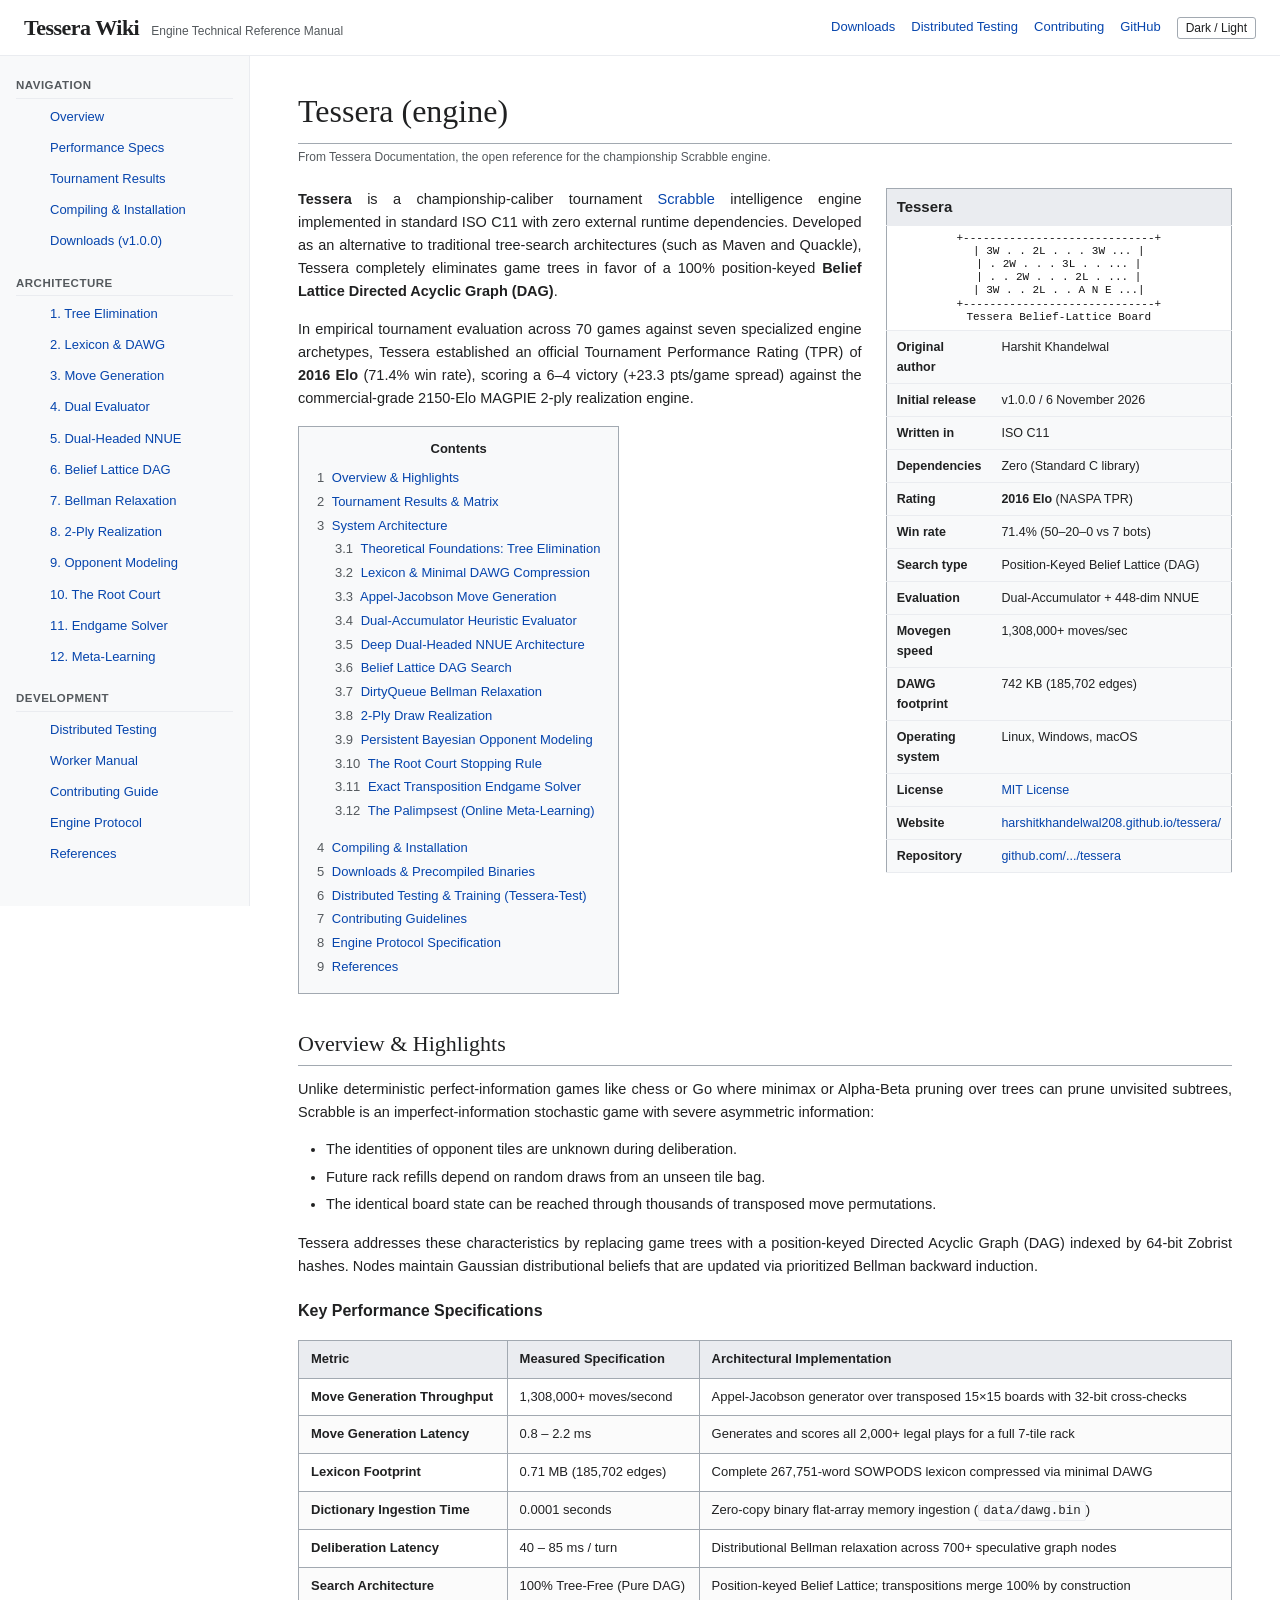
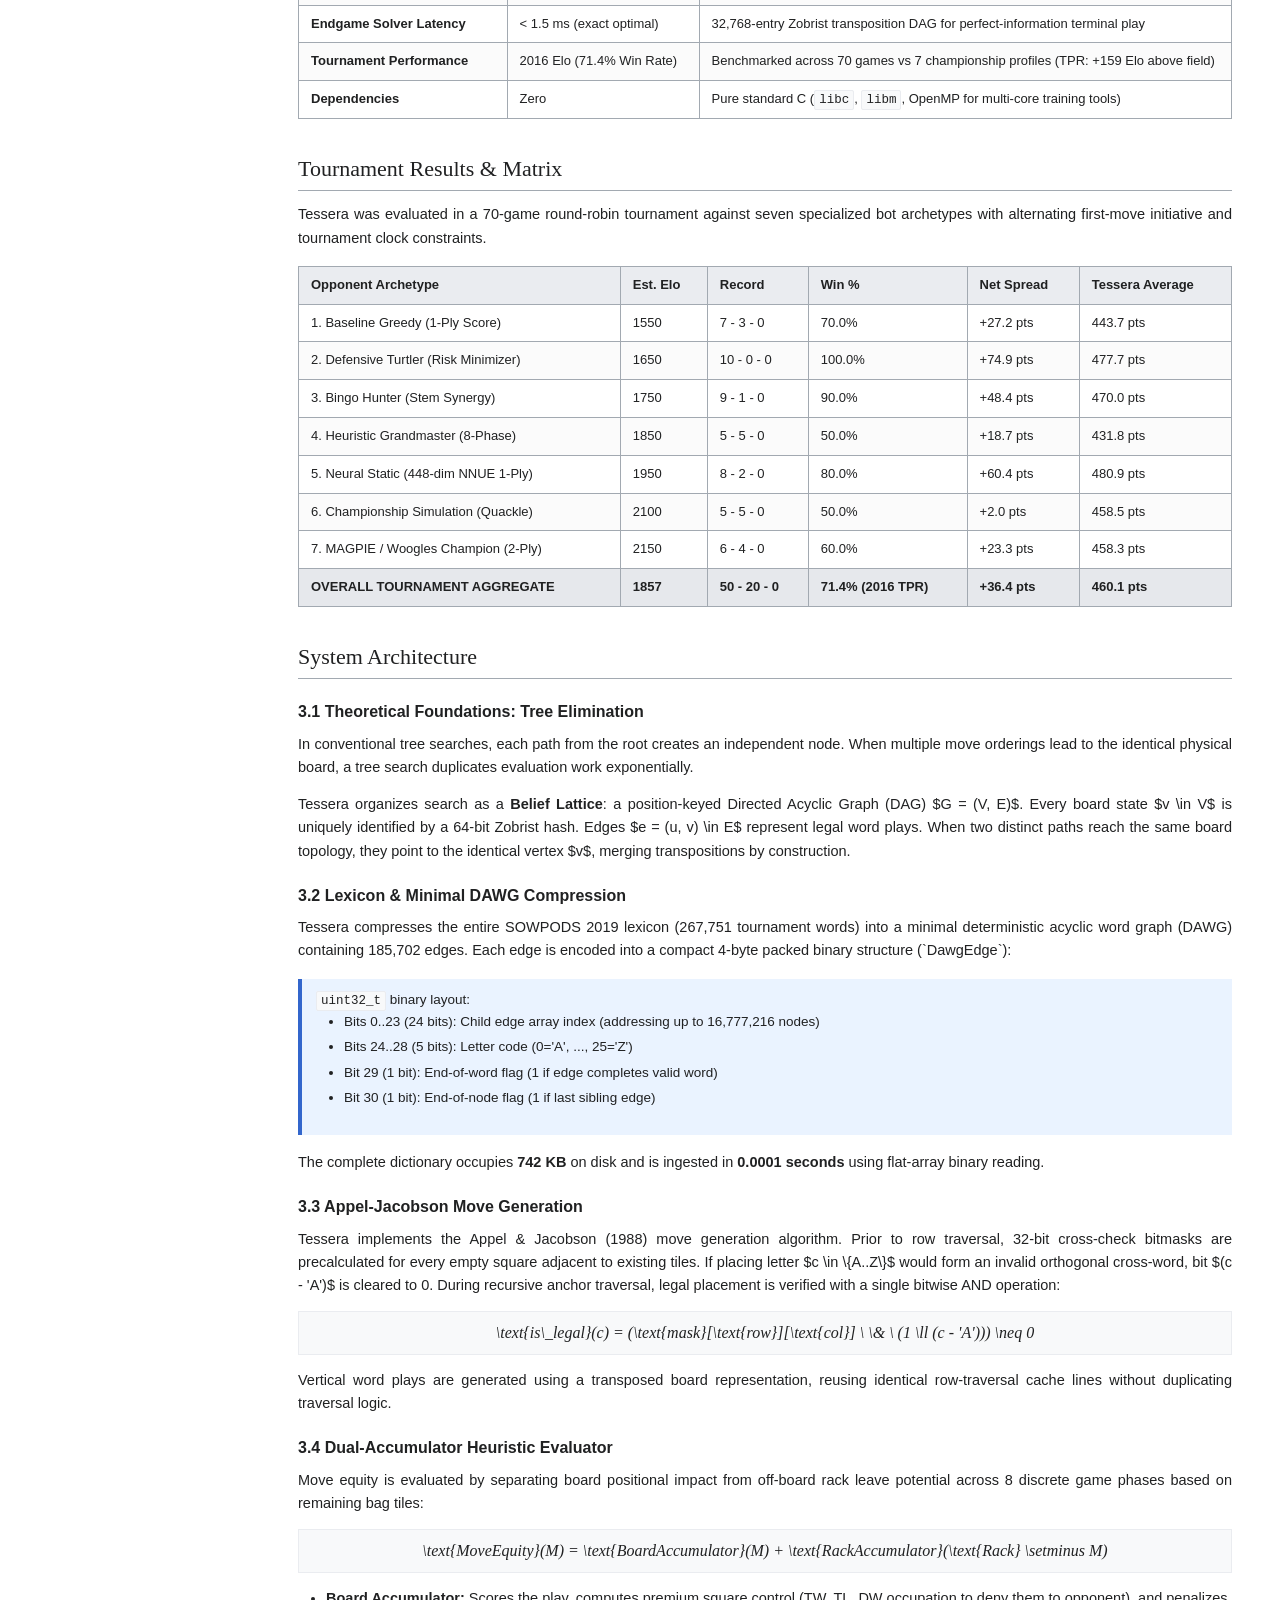
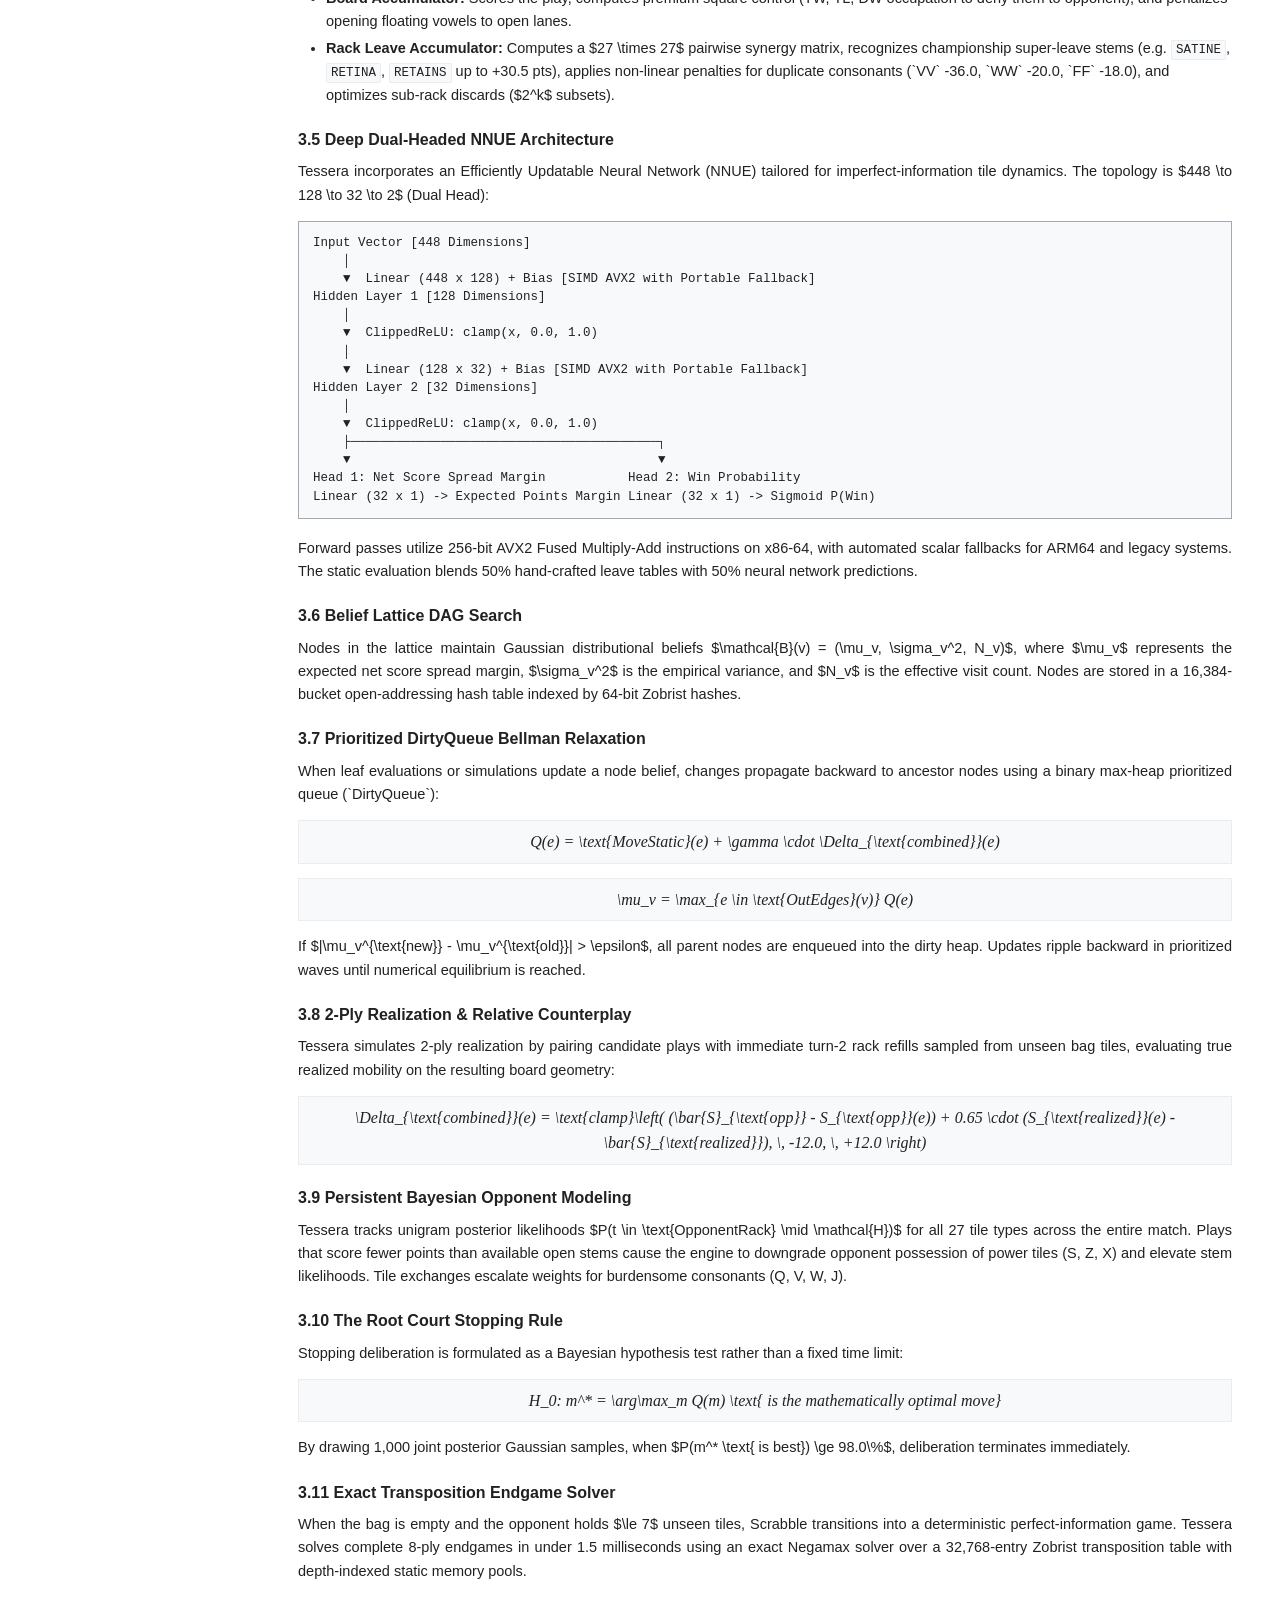
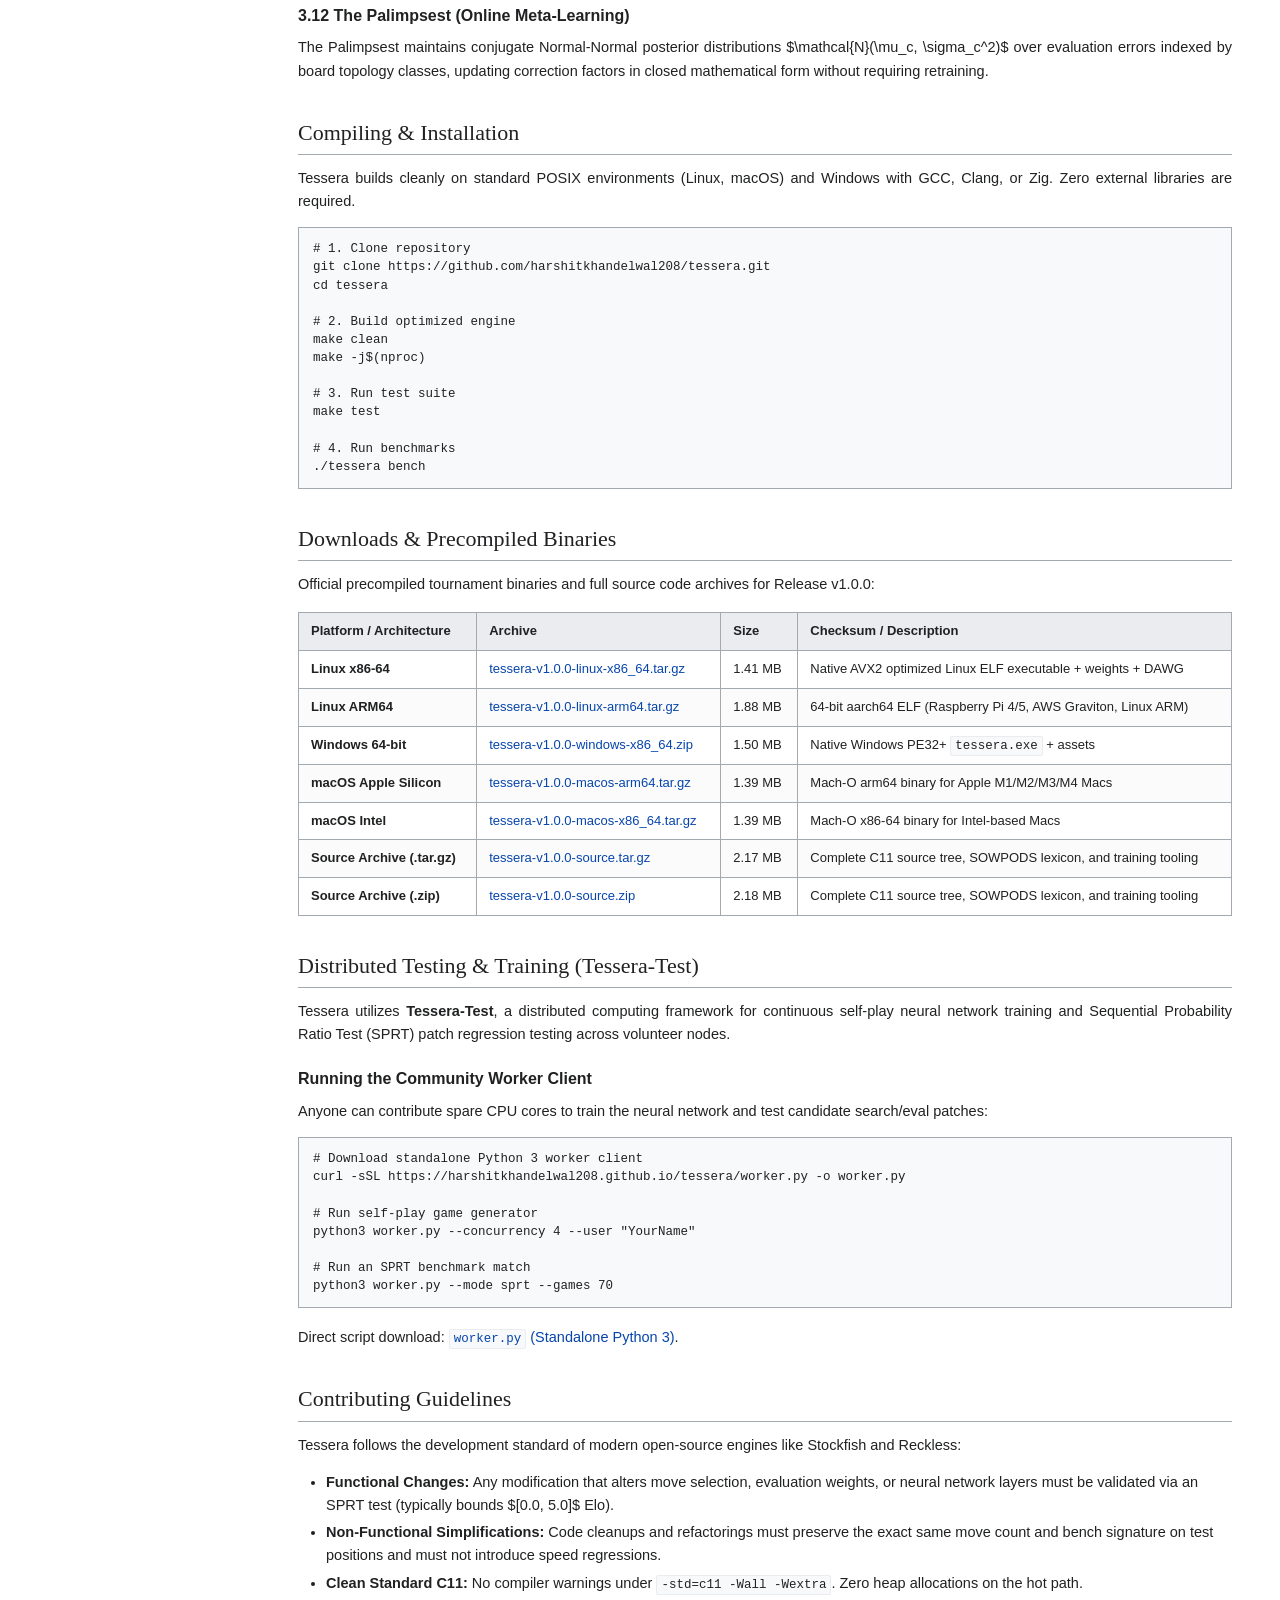
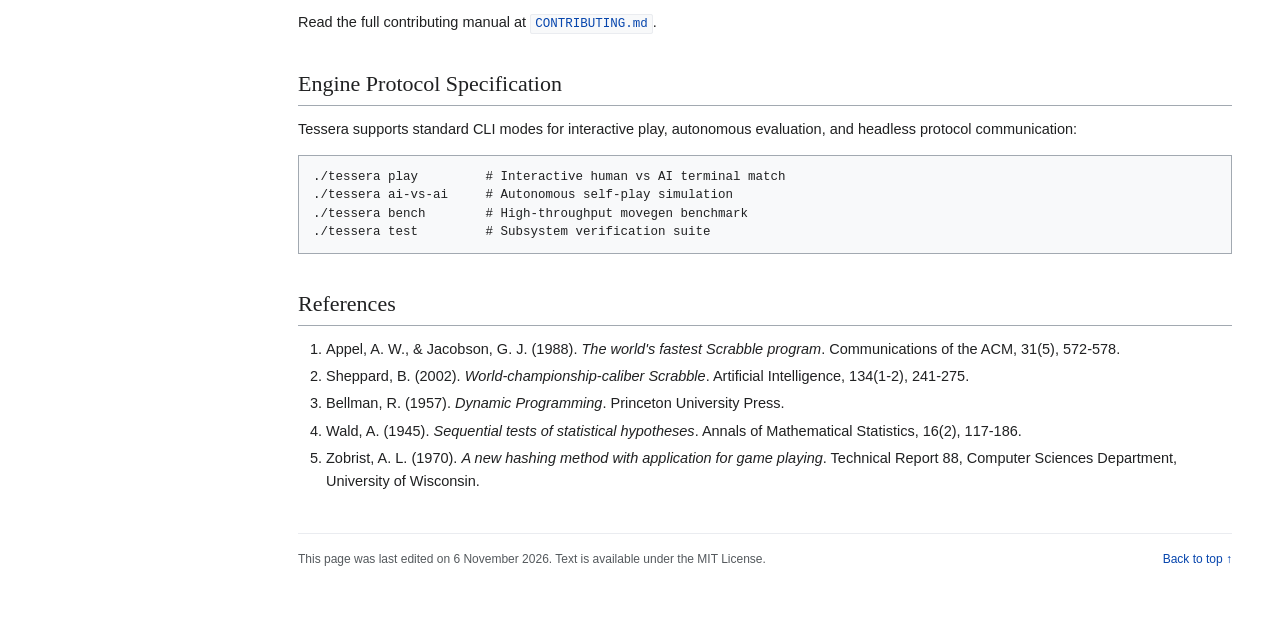
==== commit 1d6554ff: "docs(wiki): update author to Harshit Khandelwal" ====
--- a/index.html
+++ b/index.html
@@ -531,12 +531,8 @@
                     </td>
                 </tr>
                 <tr>
-                    <th>Original authors</th>
-                    <td>Harshit Khandelwal, Prem, Ashley, Aaryan</td>
-                </tr>
-                <tr>
-                    <th>Affiliation</th>
-                    <td>Fr. CRCE, Mumbai</td>
+                    <th>Original author</th>
+                    <td>Harshit Khandelwal</td>
                 </tr>
                 <tr>
                     <th>Initial release</th>
